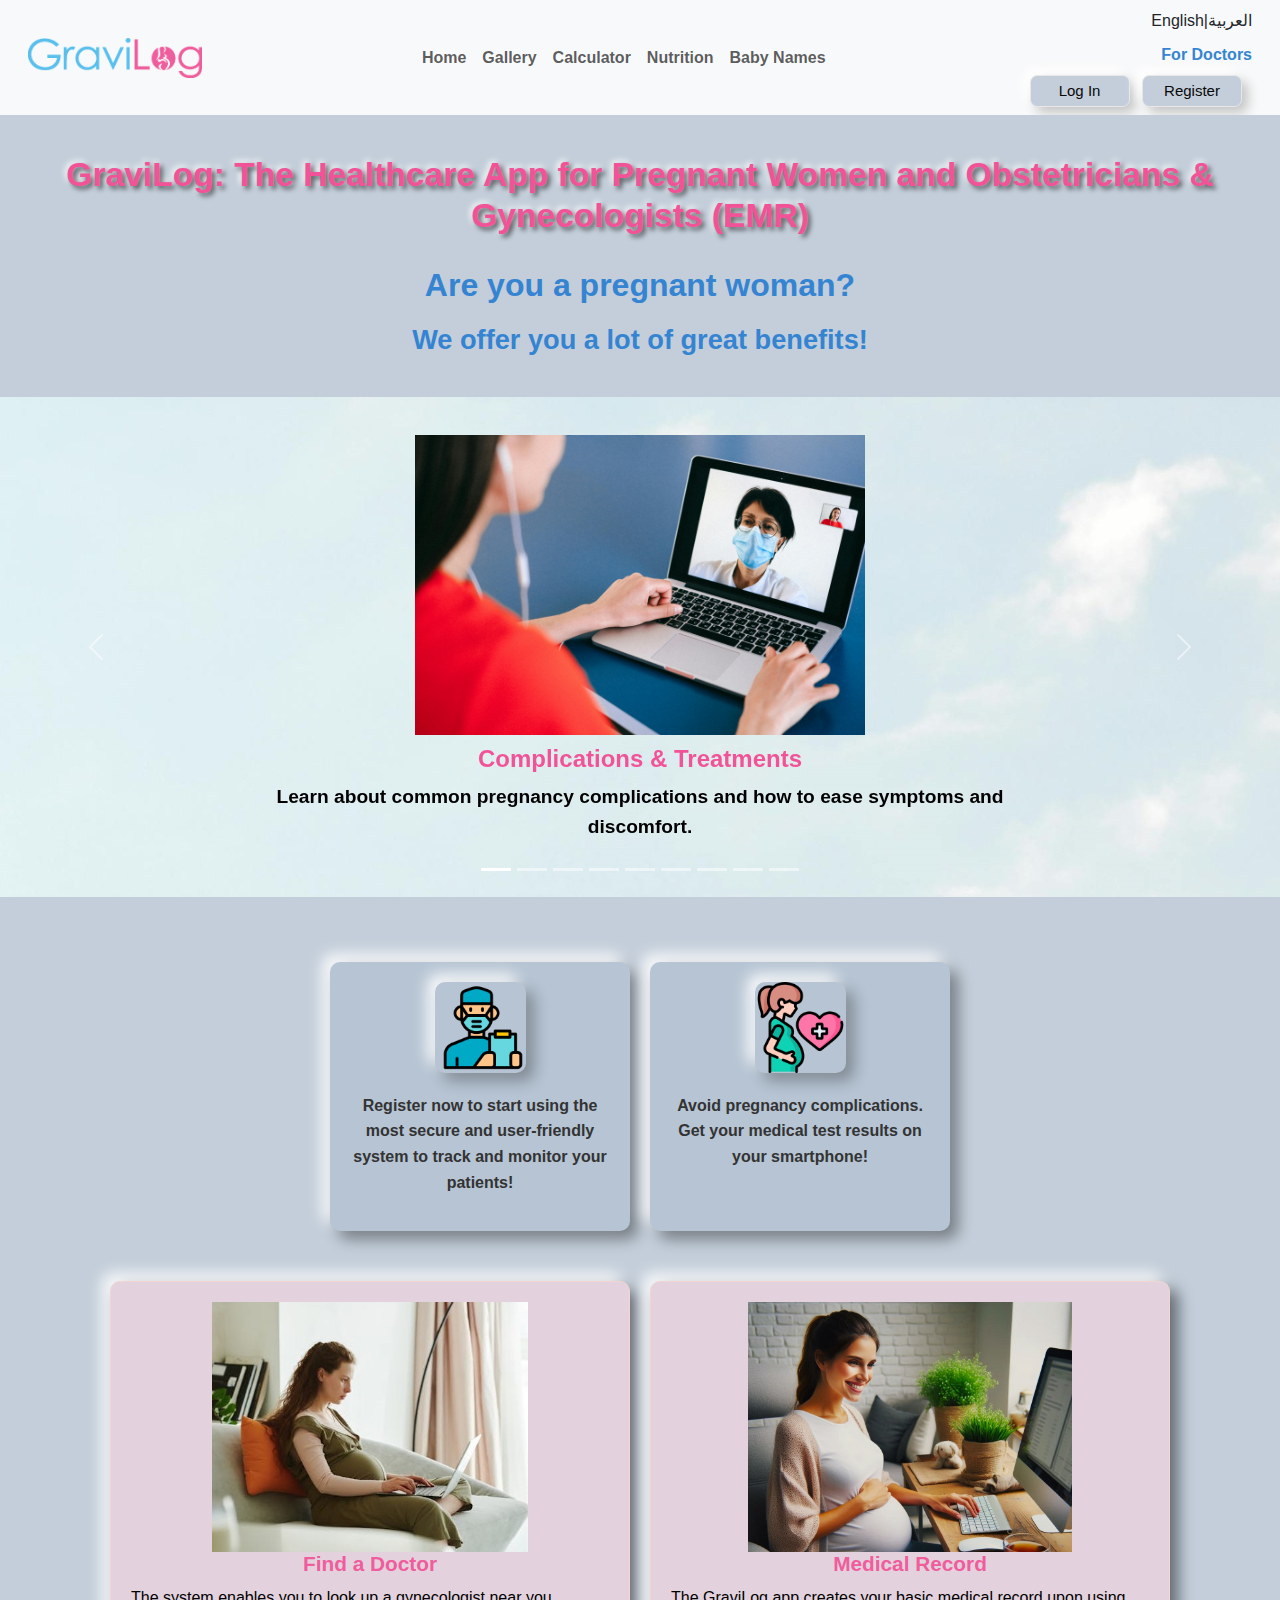
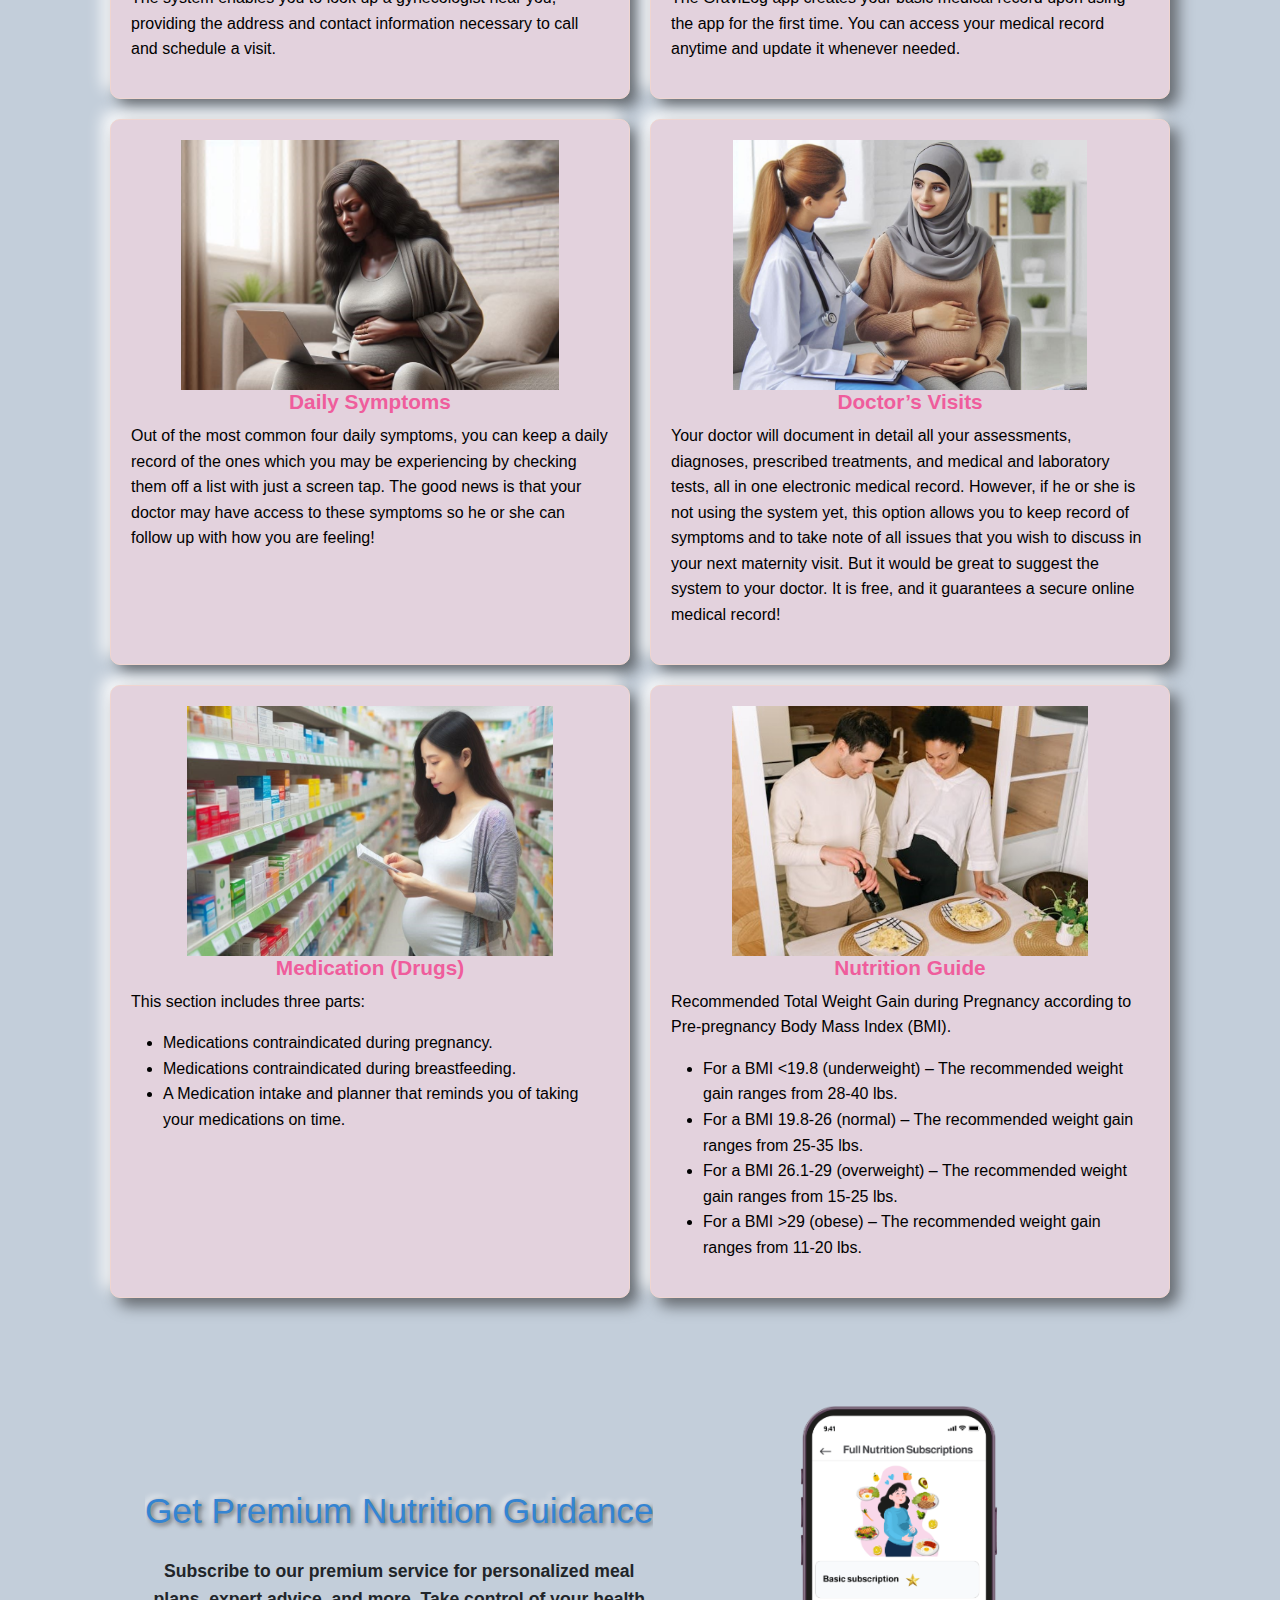
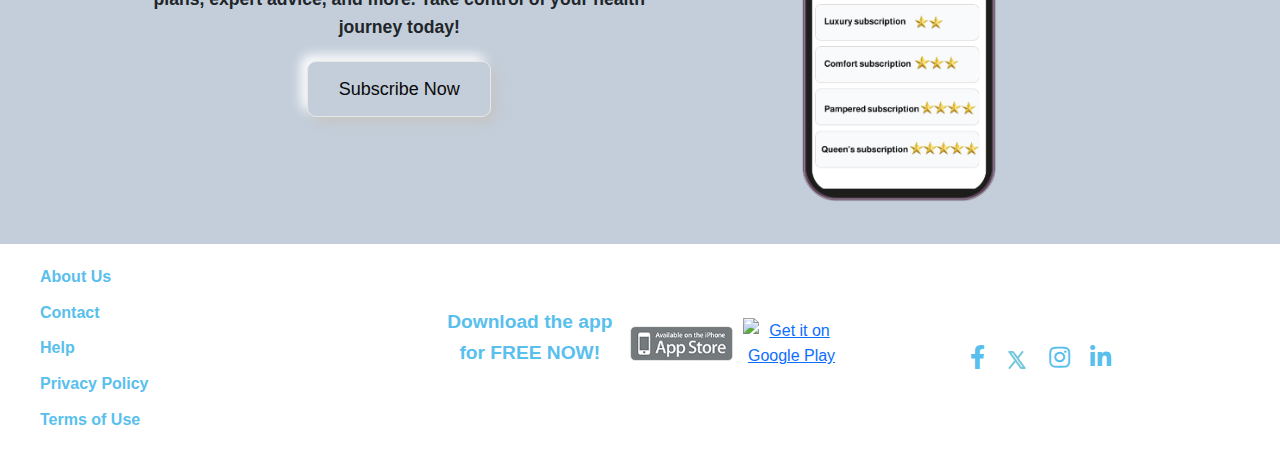
==== index.html @ 155643f8 "Initial commit" ====
<!DOCTYPE html>
<html lang="en">
<head>
    <meta charset="UTF-8">
    <meta name="viewport" content="width=device-width, initial-scale=1.0">
    <title>Gravilog Website Revamp</title>
    <!-- Bootstrap CSS (Add this in the head section) -->
    <link href="https://cdn.jsdelivr.net/npm/bootstrap@5.3.0/dist/css/bootstrap.min.css" rel="stylesheet">
  <link rel="stylesheet" href="styles.css"> <!-- Link to external CSS file -->
    <link href="styles.css" rel="stylesheet">
    <!-- Google Fonts -->
    <link href="https://fonts.googleapis.com/css2?family=Roboto:wght@400;700&display=swap" rel="stylesheet">
    <link rel="stylesheet" href="https://cdnjs.cloudflare.com/ajax/libs/font-awesome/5.15.3/css/all.min.css">
</head>
<body>
    <nav class="navbar navbar-expand-lg navbar-light">
        <div class="container-fluid">
            <a class="navbar-brand" href="#">
                <img src="assets/logo.png" alt="Gravilog Logo">
            </a>
 <!-- Hamburger toggle button for mobile view -->
 <button class="navbar-toggler" type="button" data-bs-toggle="collapse" data-bs-target="#navbarContent" aria-controls="navbarContent" aria-expanded="false" aria-label="Toggle navigation">
    <span class="navbar-toggler-icon"></span>
</button>  

    <!-- Menu items -->
    <div class="collapse navbar-collapse" id="navbarContent">
        <ul class="navbar-nav mx-auto">
          <li class="nav-item">
            <a class="nav-link" href="#">Home</a>
          </li>
          <li class="nav-item">
            <a class="nav-link" href="#">Gallery</a>
          </li>
          <li class="nav-item">
            <a class="nav-link" href="#">Calculator</a>
          </li>
          <li class="nav-item">
            <a class="nav-link" href="#">Nutrition</a>
          </li>
          <li class="nav-item">
            <a class="nav-link" href="#">Baby Names</a>
          </li>
        </ul>
      </div>
           
        <!-- Right side -->
        <div class="right-items d-flex flex-column align-items-end ms-auto">
          <div class="language-picker">
            <span>English</span> | <span>العربية</span>
          </div>
          <!-- Links and buttons -->
          <a href="#" class="nav-link for-doctors mt-2">For Doctors</a>
          <div class="auth-buttons mt-2">
          <button class="custom-btn me-2">Log In</button>
          <button class="custom-btn">Register</button>
          </div>
        </div>
      </div>
    </nav>
  
    <section>
        <div class="heading-section">
            <h1>GraviLog: The Healthcare App for Pregnant Women and Obstetricians & Gynecologists (EMR)</h1>
            <h2>Are you a pregnant woman?</h2>
            <h4>We offer you a lot of great benefits!</h4>
        </div>
    
        <!-- Carousel Section -->
        <div id="carouselExampleCaptions" class="carousel slide" data-bs-ride="carousel">
            <div class="carousel-indicators">
                <button type="button" data-bs-target="#carouselExampleCaptions" data-bs-slide-to="0" class="active" aria-current="true" aria-label="Slide 1"></button>
                <button type="button" data-bs-target="#carouselExampleCaptions" data-bs-slide-to="1" aria-label="Slide 2"></button>
                <button type="button" data-bs-target="#carouselExampleCaptions" data-bs-slide-to="2" aria-label="Slide 3"></button>
                <button type="button" data-bs-target="#carouselExampleCaptions" data-bs-slide-to="3" aria-label="Slide 4"></button>
                <button type="button" data-bs-target="#carouselExampleCaptions" data-bs-slide-to="4" aria-label="Slide 5"></button>
                <button type="button" data-bs-target="#carouselExampleCaptions" data-bs-slide-to="5" aria-label="Slide 6"></button>
                <button type="button" data-bs-target="#carouselExampleCaptions" data-bs-slide-to="6" aria-label="Slide 7"></button>
                <button type="button" data-bs-target="#carouselExampleCaptions" data-bs-slide-to="7" aria-label="Slide 8"></button>
                <button type="button" data-bs-target="#carouselExampleCaptions" data-bs-slide-to="8" aria-label="Slide 9"></button>
            </div>
    
            <div class="carousel-inner">
                <!-- 1st Slide -->
                <div class="carousel-item active">
                    <div class="car-card">
                        <img src="assets/pexels-car-treatment.png" class="car-card-img" alt="1st Slide">
                        <div class="car-card-content">
                            <h5 class="car-card-title">Complications & Treatments</h5>
                            <p class="car-card-text">Learn about common pregnancy complications and how to ease symptoms and discomfort.</p>
                        </div>
                    </div>
                </div>
    
                <!-- 2nd Slide -->
                <div class="carousel-item">
                    <div class="car-card">
                        <img src="assets/car-belly-gallery.png" class="car-card-img" alt="2nd Slide">
                        <div class="car-card-content">
                            <h5 class="car-card-title">Gallery</h5>
                            <p class="car-card-text">Explore weekly images of baby development and growth.</p>
                        </div>
                    </div>
                </div>
    
                <!-- 3d Slide -->
                <div class="carousel-item">
                    <div class="car-card">
                        <img src="assets/shukri.png" class="car-card-img" alt="3d Slide">
                        <div class="car-card-content">
                            <h5 class="car-card-title">Trusted by Obstetricians</h5>
                            <p class="car-card-text">Dr. Shukri Odeh Medical Advisor (Obs/Gyn)</p>
                            <p class="car-card-text">Collaborate with healthcare professionals seamlessly.</p>
                        </div>
                    </div>
                </div>
    
                <!-- 4th Slide -->
                <div class="carousel-item">
                    <div class="car-card">
                        <img src="assets/pexels-car-tablets.png" class="car-card-img" alt="4th Slide">
                        <div class="car-card-content">
                            <h5 class="car-card-title">Medication</h5>
                            <p class="car-card-text">Know what Medication to take and what to avoid.</p>
                        </div>
                    </div>
                </div>
    
                <!-- 5th Slide -->
                <div class="carousel-item">
                    <div class="car-card">
                        <img src="assets/pexels-car-calc.png" class="car-card-img" alt="5th Slide">
                        <div class="car-card-content">
                            <h5 class="car-card-title">Calculator</h5>
                            <p class="car-card-text">Use the Calculator to know your baby's birth day, ovulation, and BMI.</p>
                        </div>
                    </div>
                </div>
    
                <!-- 6th Slide -->
                <div class="carousel-item">
                    <div class="car-card">
                        <img src="assets/pexels-car-food.png" class="car-card-img" alt="6th Slide">
                        <div class="car-card-content">
                            <h5 class="car-card-title">Nutrition</h5>
                            <p class="car-card-text">Get personalized nutritional tips tailored just for you.</p>
                        </div>
                    </div>
                </div>
    
                <!-- 7th Slide -->
                <div class="carousel-item">
                    <div class="car-card">
                        <img src="assets/EN_Subscription.png" class="car-card-img" alt="7th Slide">
                        <div class="car-card-content">
                            <h5 class="car-card-title">Premium Subscription</h5>
                            <p class="car-card-text">Choose a Nutrition Subscription, ranging from Basic to Queen tiers.</p>
                        </div>
                    </div>
                </div>
    
                <!-- 8th Slide -->
                <div class="carousel-item">
                    <div class="car-card">
                        <img src="assets/EN_BMI.png" class="car-card-img" alt="8th Slide">
                        <div class="car-card-content">
                            <h5 class="car-card-title">Trackers</h5>
                            <p class="car-card-text">A Weight Tracker. A Kick Tracker. A Contraction Tracker.</p>
                        </div>
                    </div>
                </div>
    
                <!-- 9th Slide -->
                <div class="carousel-item">
                    <div class="car-card">
                        <img src="assets/pexels-med-test.png" class="car-card-img" alt="9th Slide">
                        <div class="car-card-content">
                            <h5 class="car-card-title">Medical Tests</h5>
                            <p class="car-card-text">Find out about common pregnancy tests, receive reminders, and view results online from home</p>
                        </div>
                    </div>
                </div>
            </div>
    
            <!-- Carousel Controls -->
            <button class="carousel-control-prev" type="button" data-bs-target="#carouselExampleCaptions" data-bs-slide="prev">
                <span class="carousel-control-prev-icon" aria-hidden="true"></span>
                <span class="visually-hidden">Previous</span>
            </button>
            <button class="carousel-control-next" type="button" data-bs-target="#carouselExampleCaptions" data-bs-slide="next">
                <span class="carousel-control-next-icon" aria-hidden="true"></span>
                <span class="visually-hidden">Next</span>
            </button>
        </div>
    
        <!-- Page Content -->
        <div id="page">
            <!-- Media Sections -->
            <div class="media-container">
                <div class="media-card">
                    <a href="/sign/register">
                        <img src="assets/register.png" alt="Register Icon">
                        <p>Register now to start using the most secure and user-friendly system to track and monitor your patients!</p>
                    </a>
                </div>
                <div class="media-card">
                    <a href="//itunes.apple.com/us/app/gravilog-sjl-alhml/id917157002?ls=1&amp;mt=8" target="_blank">
                        <img src="assets/woman.png" alt="Pregnant Icon">
                        <p>Avoid pregnancy complications. Get your medical test results on your smartphone!</p>
                    </a>
                </div>
            </div>
    
            <!-- Features Section -->
            <div class="card-container">
                <div class="card">
                    <div class="card-content">
                        <img src="assets/pexels-card-find-doc.png" alt="Find a Doctor" width="250">
                        <div>
                            <h3>Find a Doctor</h3>
                            <p>The system enables you to look up a gynecologist near you, providing the address and contact information necessary to call and schedule a visit.</p>
                        </div>
                    </div>
                </div>
    
                <div class="card">
                    <div class="card-content">
                        <img src="assets/records.png" alt="Medical Record" width="250">
                        <div>
                            <h3>Medical Record</h3>
                            <p>The GraviLog app creates your basic medical record upon using the app for the first time. You can access your medical record anytime and update it whenever needed.</p>
                        </div>
                    </div>
                </div>
    
                <div class="card">
                    <div class="card-content">
                        <img src="assets/fem-symptoms1.png" alt="Daily Symptoms" width="250">
                        <div>
                            <h3>Daily Symptoms</h3>
                            <p>Out of the most common four daily symptoms, you can keep a daily record of the ones which you may be experiencing by checking them off a list with just a screen tap. The good news is that your doctor may have access to these symptoms so he or she can follow up with how you are feeling!</p>
                        </div>
                    </div>
                </div>
    
                <div class="card">
                    <div class="card-content">
                        <img src="assets/doctor-visit.png" alt="Visits" width="250">
                        <div>
                            <h3>Doctor’s Visits</h3>
                            <p>Your doctor will document in detail all your assessments, diagnoses, prescribed treatments, and medical and laboratory tests, all in one electronic medical record. However, if he or she is not using the system yet, this option allows you to keep record of symptoms and to take note of all issues that you wish to discuss in your next maternity visit. But it would be great to suggest the system to your doctor. It is free, and it guarantees a secure online medical record!</p>
                        </div>
                    </div>
                </div>
    
                <div class="card">
                    <div class="card-content">
                        <img src="assets/med-fem.png" alt="Medication" width="250">
                        <div>
                            <h3>Medication (Drugs)</h3>
                            <p>This section includes three parts:</p>
                            <ul>
                                <li>Medications contraindicated during pregnancy.</li>
                                <li>Medications contraindicated during breastfeeding.</li>
                                <li>A Medication intake and planner that reminds you of taking your medications on time.</li>
                            </ul>
                        </div>
                    </div>
                </div>
    
                <div class="card">
                    <div class="card-content">
                        <img src="assets/pexels-card-bmi.png" alt="Nutrition" width="250">
                        <div>
                            <h3>Nutrition Guide</h3>
                            <p>Recommended Total Weight Gain during Pregnancy according to Pre-pregnancy Body Mass Index (BMI).</p>
                            <ul>
                                <li>For a BMI &lt;19.8 (underweight) – The recommended weight gain ranges from 28-40 lbs.</li>
                                <li>For a BMI 19.8-26 (normal) – The recommended weight gain ranges from 25-35 lbs.</li>
                                <li>For a BMI 26.1-29 (overweight) – The recommended weight gain ranges from 15-25 lbs.</li>
                                <li>For a BMI &gt;29 (obese) – The recommended weight gain ranges from 11-20 lbs.</li>
                            </ul>
                        </div>
                    </div>
                </div>
            </div>
        </div>
    </section>
    
    <section class="premium-subscription">
        <div class="subscription-content">
            <div class="subscription-text">
                <h2>Get Premium Nutrition Guidance</h2>
                <p>Subscribe to our premium service for personalized meal plans, expert advice, and more. Take control of your health journey today!</p>
                <button class="subscribe-btn">Subscribe Now</button>
            </div>
            <div class="subscription-img">
                <img src="assets/EN_Subscription.png" alt="Phone with Nutrition App">
            </div>
        </div>
    </section>
    <footer>
        <div class="footer-container">
            <div class="footer-menu">
                <ul>
                    <li><a href="#about-us">About Us</a></li>
                    <li><a href="#contact">Contact</a></li>
                    <li><a href="#help">Help</a></li>
                    <li><a href="#privacy-policy">Privacy Policy</a></li>
                    <li><a href="#terms-of-use">Terms of Use</a></li>
                </ul>
            </div>
            <div class="badge-container">
                <p>Download the app for FREE NOW!</p>
                <a href="//itunes.apple.com/us/app/gravilog-sjl-alhml/id917157002?ls=1&amp;mt=8" target="_blank">
                    <img src="assets/app-store.png" alt="App Store">
                </a>
                <a href="https://play.google.com/store/apps/details?id=com.gravilog.app&amp;hl=en&amp;utm_source=global_co&amp;utm_medium=prtnr&amp;utm_content=Mar2515&amp;utm_campaign=PartBadge&amp;pcampaignid=MKT-Other-global-all-co-prtnr-py-PartBadge-Mar2515-1" target="_blank" aria-label="Get it on Google Play" class="badge-link">
                    <img src="https://play.google.com/intl/en_us/badges/images/generic/en-play-badge.png" alt="Get it on Google Play" class="badge-img">
                </a>
            </div>
            <div class="social-media">
                <a href="https://facebook.com" target="_blank" class="social-icon" aria-label="Facebook">
                    <i class="fab fa-facebook-f"></i>
                </a>
                <a href="https://twitter.com" target="_blank" class="social-icon">
                    <img src="assets/twitterx.png" alt="Twitter">
                </a>
                <a href="https://instagram.com" target="_blank" class="social-icon" aria-label="Instagram">
                    <i class="fab fa-instagram"></i>
                </a>
                <a href="https://linkedin.com" target="_blank" class="social-icon" aria-label="LinkedIn">
                    <i class="fab fa-linkedin-in"></i>
                </a>
            </div>
        </div>
    
    
    <!-- Modal for Log In -->
<!-- Modal for Log In -->
<div id="loginModal" class="modal fade" tabindex="-1" aria-labelledby="loginModalLabel" aria-hidden="true">
    <div class="modal-dialog">
      <div class="modal-content">
        <div class="modal-header">
          <h5 class="modal-title" id="loginModalLabel">Login</h5>
          <button type="button" class="btn-close" data-bs-dismiss="modal" aria-label="Close"></button>
        </div>
        <div class="modal-body">
          <form>
            <div class="mb-3">
              <label for="username" class="form-label">Username</label>
              <input type="text" id="username" name="username" class="form-control" required>
            </div>
            <div class="mb-3">
              <label for="password" class="form-label">Password</label>
              <input type="password" id="password" name="password" class="form-control" required>
            </div>
            <button type="submit" class="btn btn-primary">Log In</button>
          </form>
        </div>
      </div>
    </div>
  </div>
  
  <!-- Modal for Sign Up -->
  <div id="signupModal" class="modal fade" tabindex="-1" aria-labelledby="signupModalLabel" aria-hidden="true">
    <div class="modal-dialog">
      <div class="modal-content">
        <div class="modal-header">
          <h5 class="modal-title" id="signupModalLabel">Sign Up</h5>
          <button type="button" class="btn-close" data-bs-dismiss="modal" aria-label="Close"></button>
        </div>
        <div class="modal-body">
          <form>
            <div class="mb-3">
              <label for="new-username" class="form-label">Username</label>
              <input type="text" id="new-username" name="new-username" class="form-control" required>
            </div>
            <div class="mb-3">
              <label for="new-password" class="form-label">Password</label>
              <input type="password" id="new-password" name="new-password" class="form-control" required>
            </div>
            <button type="submit" class="btn btn-primary">Sign Up</button>
          </form>
        </div>
      </div>
    </div>
  </div>
  <script src="https://cdn.jsdelivr.net/npm/bootstrap@5.3.0/dist/js/bootstrap.bundle.min.js"></script>
  <script src="script.js"></script>
</body>
</html>
---- styles.css ----
html,
body {
  margin: 0;
  padding: 0;
  height: 100%;
  box-sizing: border-box;
}

body {
  font-family: Arial, sans-serif;
  line-height: 1.6;
  background-color: #c3ceda;
}

/* Header */
.navbar {
  background-color: #f8f9fa;
  display: flex;
  justify-content: space-between; 
  align-items: center;
  width: 100%;
  box-sizing: border-box;
  overflow: hidden;
  padding: 0.5rem 1rem;
}

.navbar-brand img {
  max-height: 40px;
  transition: max-height 0.3s ease;
  height: auto;
  width: auto;
}

.navbar-nav {
  font-weight: bold;
  color: #333;
}

.navbar-nav .nav-item .nav-link:hover {
  color: #e861c4;
}

.right-items {
  display: flex;
  align-items: center;
}

.right-items .for-doctors {
  font-weight: bold;
  color: #3484d2;
  text-decoration: none;
  margin-left: 10px;
}

.language-picker {
  display: flex;
  align-items: center;
  white-space: nowrap;
}

.language-picker a {
  margin: 5px 10px;
  text-decoration: none;
}

.custom-btn {
  color: #090909;
  font-size: 15px;
  border-radius: 0.5em;
  background: #c3ceda;
  border: 1px solid #e8e8e8;
  box-shadow: 6px 6px 12px #c5c5c5, -6px -6px 12px #ffffff;
  text-align: center;
  cursor: pointer;
  padding: 3px 5px;
  transition: background-color 0.3s, color 0.3s;
  width: 100px;
  margin-right: 10px;
}

.custom-btn:hover {
  background-color: #f379ae;
  box-shadow: 5px 5px 5px rgba(0, 0, 0, 0.3),
    -5px -5px 5px rgba(255, 255, 255, 0.9);
  transform: scale(1.05);
}

.btn-custom:active {
  color: #cc3789;
  box-shadow: inset 4px 4px 12px #454444, inset -4px -4px 12px #ffffff; /* Inset shadow on click */
}

@media (max-width: 992px) {
  .navbar {
    flex-direction: column;
  }

  .navbar-brand {
    width: 100%;
    display: flex;
    justify-content: space-between;
  }
  
  .navbar-brand img.logo {
    max-height: 40px;
  }

  .navbar-toggler {
    margin-bottom: 10px;
  }

  .navbar-collapse {
    width: 100%;
    box-sizing: border-box;
  }

  .right-items {
    position: absolute;
    top: 0;
    right: 0;
    padding-right: 1rem;
    display: flex;
    flex-direction: row;
    align-items: center;
    z-index: 1000;
  }
  .right-items a,
  .right-items button {
    margin: 0 5px;
  }
}

@media (max-width: 768px) {
  .navbar {
    flex-direction: column;
    align-items: flex-start;
  }
  .navbar-toggler {
    display: block;
    flex-direction: column;
  }

  .navbar-brand {
    margin-top: 10px;
    width: 100%;
    text-align: left;
  }

  .navbar-brand img.logo {
    max-height: 40px;
  }

  .right-items {
    display: flex;
    flex-direction: column;
  }

  .right-items a,
  .right-items button {
    margin-bottom: 10px;
    margin-right: 0;
    margin-left: auto;
  }

  .language-picker, .for .for-doctors {
    margin-bottom: 10px;
    text-align: center;
  }
}

/* Carusel */
.carousel-item {
  text-align: center;
  background-image: url('assets/car-background.png');
}
.carusel,
.carousel-inner {
    margin: 0; 
    padding: 0;
    height: 500px; 
    background-size: cover;
    background-position: center;
}
.car-card {
  display: flex;
  flex-direction: column;
  align-items: center;
  justify-content: center;
  width: 100%;
  max-width: 800px;
  overflow: hidden;
  margin: auto;
  height: 500px;
}

.car-card-content {
  color: #000;
  font-size: 1.2rem;
  font-weight: bold;
  text-align: center;
}

.car-card-title {
color: #f25398;
font-size: 1.5rem;
font-weight: bold;
}

.car-card-img {
  display: block;
  height: auto;
  object-fit: cover;
  max-height: 300px;
  margin-bottom: 10px;
}

@media (max-width: 768px) {
  .car-card {
    max-width: 100%;
  }
  .car-card-img {
    max-height: 200px;
  }
}

/* Heading Section */
.heading-section {
  text-align: center;
  padding: 10px 10px 10px;
  background-color: #c3ceda;
  padding: 20px;
}

.heading-section h1 {
  font-size: 2.6rem;
  font-family: "Segoe UI", Tahoma, Geneva, Verdana, sans-serif;
  font-weight: bold;
  margin: 0;
  padding: 20px;
  text-shadow: 3px 3px 5px rgba(0, 0, 0, 0.6),
    -2px -2px 6px rgba(255, 255, 255, 2);
  font-size: 2.1rem;
  color: #f25398;
  margin-bottom: 5px;
}

.heading-section h2 {
  font-size: 2rem;
  font-weight: bold;
  margin: 10px 0 20px;
  color: #3484d2;
}

h4 {
  font-size: 1.7rem;
  font-weight: bold;
  margin: 10px 0 20px;
  color: #3484d2;
}

/* Modal styles */
.modal {
  display: none;
  position: fixed;
  z-index: 1;
  left: 0;
  top: 0;
  width: 100%;
  height: 100%;
  background-color: rgba(213, 238, 243, 0.8);
  display: flex;
  justify-content: center;
  align-items: center;
  transition: opacity 0.3s ease, visibility 0.3s ease;
  opacity: 0;
  visibility: hidden;
}

.modal.show {
  opacity: 1;
  visibility: visible;
}

.modal-content {
  background-color: #c3ceda;
  padding: 20px;
  border-radius: 8px;
  box-shadow: 0px 4px 12px rgba(0, 0, 0, 0.1);
  width: 100%;
  max-width: 400px;
  position: relative;
  text-align: center;
}

.modal-content .close {
  position: absolute;
  top: 10px;
  right: 15px;
  font-size: 24px;
  color: #333;
  cursor: pointer;
  transition: color 0.3s ease;
}

.modal-content .close:hover {
  color: rgb(240, 81, 108);
}

.modal.show {
  opacity: 1;
  visibility: visible;
}

@media screen and (max-width: 600px) {
  .modal-content {
    width: 90%;
  }
}

/* Page Content Styling */
#page {
  padding: 40px 20px;
}

h3 {
  color: #ef5d9c;
  font-size: 1.3rem;
  font-weight: bold;
  text-align: center;
}

.page-content ul {
  display: flex;
  justify-content: space-around;
  flex-wrap: wrap;
  gap: 20px;
  margin-top: 30px;
}

.page-content ul li {
  background-color: #fff;
  padding: 15px;
  border-radius: 10px;
  text-align: center;
  flex: 1 1 calc(25% - 40px);
  box-shadow: 0 4px 10px rgba(0, 0, 0, 0.5);
}

.page-content ul li img {
  max-height: 100px;
  margin-bottom: 15px;
  transition: transform 0.3s ease;
}

.page-content ul li img:hover {
  transform: scale(1.1);
}

.page-content ul li strong {
  display: block;
  margin-top: 10px;
  font-size: 1.1rem;
  color: #333;
}
.benefits {
  font-size: 1rem;
  margin-bottom: 20px;
  text-align: center;
}

@media (max-width: 768px) {
  .card {
    width: 100%;
    max-width: 500px;
  }
  .media-card {
    flex: 1 1 calc(50% - 20px);
  }
  footer p {
    font-size: 0.85rem;
  }
}

@media (max-width: 480px) {
  .media-card {
    flex: 1 1 100%;
  }

  footer p {
    font-size: 0.6rem;
  }
}

/* Media Cards */
.media {
  display: flex;
  flex-direction: column;
  align-items: center;
  text-align: center;
}

.media-container {
  display: flex;
  flex-wrap: wrap;
  justify-content: center;
  gap: 20px;
}
.media-card a {
  background-color: #b6c4d3;
  flex: 1 1 200px;
  padding: 20px;
  text-align: center;
  max-width: 300px;
  border-radius: 10px;
  box-sizing: border-box;
  height: 100%;
  box-shadow: 8px 8px 15px rgba(0, 0, 0, 0.4),
    -8px -8px 15px rgba(255, 255, 255, 0.9);
}

.media-card a img {
  border-radius: 10px;
  box-shadow: 8px 8px 15px rgba(0, 0, 0, 0.3),
    -8px -8px 15px rgba(255, 255, 255, 0.9);
  max-width: 35%;
  height: auto;
  transition: transform 0.3s ease;
  cursor: pointer;
}

.media-card a p {
  margin-top: 20px;
  font-size: 1rem;
  font-weight: bold;
  color: #333;
}

.media-card a:hover p {
  color: #ff4081;
}

.media-card a {
  display: inline-block;
  text-decoration: none;
}

/* Cards */
.card-container,
.media-container,
.section-container {
  display: flex;
  flex-wrap: wrap;
  justify-content: center;
  gap: 20px;
  padding: 25px;
}

.card {
  border-radius: 10px;
  border: 1px solid #f0d5d0;
  background-color: #e3d2dd;
  box-shadow: 8px 8px 15px rgba(0, 0, 0, 0.5),
    -8px -8px 15px rgba(255, 255, 255, 0.9);
  width: 100%;
  max-width: 520px;
  overflow: hidden;
  transition: box-shadow 0.3s ease-in-out;
  position: relative;
}

.card img {
  display: block;
  border-radius: 5px;
  width: 100%;
  height: auto;
  object-fit: contain;
  height: 250px;
}

.card-content {
  padding: 20px;
  display: flex;
  flex-direction: column;
  justify-content: space-between;
  color: #000;
}

/* Premium Subscription Section */
.premium-subscription {
  background-color: #c3ceda;
  display: flex;
  justify-content: center;
  align-items: center;
}

.subscription-content {
  display: flex;
  flex-direction: row;
  align-items: center;
  justify-content: space-between;
  max-width: 1000px;
  width: 100%;
  padding: 5px;
  gap: 10px;
}

.subscription-text {
  flex: 1;
  text-align: center;
}

.subscription-text h2 {
  font-size: 2.2rem;
  margin-bottom: 25px;
  white-space: nowrap;
  overflow: hidden;
  text-overflow: ellipsis;
  color: #3484d2;
  text-shadow: 2px 2px 5px rgba(0, 0, 0, 0.6),
    -2px -2px 6px rgba(255, 255, 255, 2);
}

.subscription-text p {
  font-size: 1.1rem;
  margin-bottom: 20px;
  font-weight: 700;
}

.subscribe-btn {
  color: #090909;
  padding: 0.7em 1.7em;
  font-size: 18px;
  border-radius: 0.5em;
  background: #c3ceda;
  cursor: pointer;
  border: 1px solid #e8e8e8;
  transition: all 0.3s;
  box-shadow: 6px 6px 12px #c5c5c5, -6px -6px 12px #ffffff;
}

.subscribe-btn:active {
  color: #cc3789;
  box-shadow: inset 4px 4px 12px #454444, inset -4px -4px 12px #ffffff;
}

.subscribe-btn:hover {
  box-shadow: 5px 5px 5px rgba(0, 0, 0, 0.3),
    -5px -5px 5px rgba(255, 255, 255, 0.9);
  transform: scale(1.05);
}

.subscription-img {
  flex: 1;
}

.subscription-img img {
  max-width: 100%;
  height: auto;
}

@media (max-width: 768px) {
  .premium-subscription {
    padding: 10px;
  }

  .subscription-content {
    flex-direction: column;
    align-items: center;
    gap: 20px;
  }

  .subscription-text {
    text-align: center;
    max-width: 100%;
  }

  .subscription-text h2 {
    font-size: 1.6rem;
  }

  .subscription-text p {
    font-size: 0.9rem;
  }

  .subscription-img img {
    max-width: 80%;
  }
}

@media (max-width: 480px) {
  .premium-subscription {
    padding: 5px;
  }

  .subscription-content {
    flex-direction: column;
    align-items: center;
    gap: 15px;
  }

  .subscription-text {
    text-align: center;
    max-width: 100%;
  }

  .subscription-text h2 {
    font-size: 1.4rem;
  }

  .subscription-text p {
    font-size: 0.8rem;
  }

  .subscription-img img {
    max-width: 70%;
  }
}

/* Footer Styling */
footer {
  background-color: #fff;
  color: #59c0ed;
  padding: 20px;
}

.footer-container {
  display: flex;
  justify-content: space-between;
  max-width: 1200px;
  margin: 0 auto;
  flex-wrap: wrap;
}

.footer-menu {
  text-align: left;
  flex: 1;
}

.footer-menu ul {
  list-style: none;
  padding: 0;
  margin: 0;
}

.footer-menu li {
  margin-bottom: 10px;
  font-weight: bold;
}

.footer-menu a {
  color: #59c0ed;
  text-decoration: none;
  font-size: 1rem;
}

.footer-menu a:hover {
  text-decoration: underline;
}

/* Badge Styling */
.badge-container {
  display: flex;
  gap: 10px;
  align-items: center;
  justify-content: center;
  margin-bottom: 20px;
  flex: 1;
  text-align: center;
}

.badge-container a img {
  height: 35px;
  width: auto;
  vertical-align: middle;
  transition: transform 0.3s ease;
}

.badge-img:hover {
  transform: scale(1.05);
}
.badge-link:last-of-type .badge-img {
    height: 50px;
}
footer p {
  margin-bottom: 10px;
  font-size: 1.2rem;
  font-weight: bold;
}

/* Social Media Section */
.social-media {
  display: flex;
  justify-content: center;
  align-items: center;
  margin-top: 10px;
  flex: 1;
}

.social-media .social-icon {
  margin: 0 10px;
  color: #59c0ed;
  font-size: 1.5em;
  text-decoration: none;
}
---- styles.css ----
html,
body {
  margin: 0;
  padding: 0;
  height: 100%;
  box-sizing: border-box;
}

body {
  font-family: Arial, sans-serif;
  line-height: 1.6;
  background-color: #c3ceda;
}

/* Header */
.navbar {
  background-color: #f8f9fa;
  display: flex;
  justify-content: space-between; 
  align-items: center;
  width: 100%;
  box-sizing: border-box;
  overflow: hidden;
  padding: 0.5rem 1rem;
}

.navbar-brand img {
  max-height: 40px;
  transition: max-height 0.3s ease;
  height: auto;
  width: auto;
}

.navbar-nav {
  font-weight: bold;
  color: #333;
}

.navbar-nav .nav-item .nav-link:hover {
  color: #e861c4;
}

.right-items {
  display: flex;
  align-items: center;
}

.right-items .for-doctors {
  font-weight: bold;
  color: #3484d2;
  text-decoration: none;
  margin-left: 10px;
}

.language-picker {
  display: flex;
  align-items: center;
  white-space: nowrap;
}

.language-picker a {
  margin: 5px 10px;
  text-decoration: none;
}

.custom-btn {
  color: #090909;
  font-size: 15px;
  border-radius: 0.5em;
  background: #c3ceda;
  border: 1px solid #e8e8e8;
  box-shadow: 6px 6px 12px #c5c5c5, -6px -6px 12px #ffffff;
  text-align: center;
  cursor: pointer;
  padding: 3px 5px;
  transition: background-color 0.3s, color 0.3s;
  width: 100px;
  margin-right: 10px;
}

.custom-btn:hover {
  background-color: #f379ae;
  box-shadow: 5px 5px 5px rgba(0, 0, 0, 0.3),
    -5px -5px 5px rgba(255, 255, 255, 0.9);
  transform: scale(1.05);
}

.btn-custom:active {
  color: #cc3789;
  box-shadow: inset 4px 4px 12px #454444, inset -4px -4px 12px #ffffff; /* Inset shadow on click */
}

@media (max-width: 992px) {
  .navbar {
    flex-direction: column;
  }

  .navbar-brand {
    width: 100%;
    display: flex;
    justify-content: space-between;
  }
  
  .navbar-brand img.logo {
    max-height: 40px;
  }

  .navbar-toggler {
    margin-bottom: 10px;
  }

  .navbar-collapse {
    width: 100%;
    box-sizing: border-box;
  }

  .right-items {
    position: absolute;
    top: 0;
    right: 0;
    padding-right: 1rem;
    display: flex;
    flex-direction: row;
    align-items: center;
    z-index: 1000;
  }
  .right-items a,
  .right-items button {
    margin: 0 5px;
  }
}

@media (max-width: 768px) {
  .navbar {
    flex-direction: column;
    align-items: flex-start;
  }
  .navbar-toggler {
    display: block;
    flex-direction: column;
  }

  .navbar-brand {
    margin-top: 10px;
    width: 100%;
    text-align: left;
  }

  .navbar-brand img.logo {
    max-height: 40px;
  }

  .right-items {
    display: flex;
    flex-direction: column;
  }

  .right-items a,
  .right-items button {
    margin-bottom: 10px;
    margin-right: 0;
    margin-left: auto;
  }

  .language-picker, .for .for-doctors {
    margin-bottom: 10px;
    text-align: center;
  }
}

/* Carusel */
.carousel-item {
  text-align: center;
  background-image: url('assets/car-background.png');
}
.carusel,
.carousel-inner {
    margin: 0; 
    padding: 0;
    height: 500px; 
    background-size: cover;
    background-position: center;
}
.car-card {
  display: flex;
  flex-direction: column;
  align-items: center;
  justify-content: center;
  width: 100%;
  max-width: 800px;
  overflow: hidden;
  margin: auto;
  height: 500px;
}

.car-card-content {
  color: #000;
  font-size: 1.2rem;
  font-weight: bold;
  text-align: center;
}

.car-card-title {
color: #f25398;
font-size: 1.5rem;
font-weight: bold;
}

.car-card-img {
  display: block;
  height: auto;
  object-fit: cover;
  max-height: 300px;
  margin-bottom: 10px;
}

@media (max-width: 768px) {
  .car-card {
    max-width: 100%;
  }
  .car-card-img {
    max-height: 200px;
  }
}

/* Heading Section */
.heading-section {
  text-align: center;
  padding: 10px 10px 10px;
  background-color: #c3ceda;
  padding: 20px;
}

.heading-section h1 {
  font-size: 2.6rem;
  font-family: "Segoe UI", Tahoma, Geneva, Verdana, sans-serif;
  font-weight: bold;
  margin: 0;
  padding: 20px;
  text-shadow: 3px 3px 5px rgba(0, 0, 0, 0.6),
    -2px -2px 6px rgba(255, 255, 255, 2);
  font-size: 2.1rem;
  color: #f25398;
  margin-bottom: 5px;
}

.heading-section h2 {
  font-size: 2rem;
  font-weight: bold;
  margin: 10px 0 20px;
  color: #3484d2;
}

h4 {
  font-size: 1.7rem;
  font-weight: bold;
  margin: 10px 0 20px;
  color: #3484d2;
}

/* Modal styles */
.modal {
  display: none;
  position: fixed;
  z-index: 1;
  left: 0;
  top: 0;
  width: 100%;
  height: 100%;
  background-color: rgba(213, 238, 243, 0.8);
  display: flex;
  justify-content: center;
  align-items: center;
  transition: opacity 0.3s ease, visibility 0.3s ease;
  opacity: 0;
  visibility: hidden;
}

.modal.show {
  opacity: 1;
  visibility: visible;
}

.modal-content {
  background-color: #c3ceda;
  padding: 20px;
  border-radius: 8px;
  box-shadow: 0px 4px 12px rgba(0, 0, 0, 0.1);
  width: 100%;
  max-width: 400px;
  position: relative;
  text-align: center;
}

.modal-content .close {
  position: absolute;
  top: 10px;
  right: 15px;
  font-size: 24px;
  color: #333;
  cursor: pointer;
  transition: color 0.3s ease;
}

.modal-content .close:hover {
  color: rgb(240, 81, 108);
}

.modal.show {
  opacity: 1;
  visibility: visible;
}

@media screen and (max-width: 600px) {
  .modal-content {
    width: 90%;
  }
}

/* Page Content Styling */
#page {
  padding: 40px 20px;
}

h3 {
  color: #ef5d9c;
  font-size: 1.3rem;
  font-weight: bold;
  text-align: center;
}

.page-content ul {
  display: flex;
  justify-content: space-around;
  flex-wrap: wrap;
  gap: 20px;
  margin-top: 30px;
}

.page-content ul li {
  background-color: #fff;
  padding: 15px;
  border-radius: 10px;
  text-align: center;
  flex: 1 1 calc(25% - 40px);
  box-shadow: 0 4px 10px rgba(0, 0, 0, 0.5);
}

.page-content ul li img {
  max-height: 100px;
  margin-bottom: 15px;
  transition: transform 0.3s ease;
}

.page-content ul li img:hover {
  transform: scale(1.1);
}

.page-content ul li strong {
  display: block;
  margin-top: 10px;
  font-size: 1.1rem;
  color: #333;
}
.benefits {
  font-size: 1rem;
  margin-bottom: 20px;
  text-align: center;
}

@media (max-width: 768px) {
  .card {
    width: 100%;
    max-width: 500px;
  }
  .media-card {
    flex: 1 1 calc(50% - 20px);
  }
  footer p {
    font-size: 0.85rem;
  }
}

@media (max-width: 480px) {
  .media-card {
    flex: 1 1 100%;
  }

  footer p {
    font-size: 0.6rem;
  }
}

/* Media Cards */
.media {
  display: flex;
  flex-direction: column;
  align-items: center;
  text-align: center;
}

.media-container {
  display: flex;
  flex-wrap: wrap;
  justify-content: center;
  gap: 20px;
}
.media-card a {
  background-color: #b6c4d3;
  flex: 1 1 200px;
  padding: 20px;
  text-align: center;
  max-width: 300px;
  border-radius: 10px;
  box-sizing: border-box;
  height: 100%;
  box-shadow: 8px 8px 15px rgba(0, 0, 0, 0.4),
    -8px -8px 15px rgba(255, 255, 255, 0.9);
}

.media-card a img {
  border-radius: 10px;
  box-shadow: 8px 8px 15px rgba(0, 0, 0, 0.3),
    -8px -8px 15px rgba(255, 255, 255, 0.9);
  max-width: 35%;
  height: auto;
  transition: transform 0.3s ease;
  cursor: pointer;
}

.media-card a p {
  margin-top: 20px;
  font-size: 1rem;
  font-weight: bold;
  color: #333;
}

.media-card a:hover p {
  color: #ff4081;
}

.media-card a {
  display: inline-block;
  text-decoration: none;
}

/* Cards */
.card-container,
.media-container,
.section-container {
  display: flex;
  flex-wrap: wrap;
  justify-content: center;
  gap: 20px;
  padding: 25px;
}

.card {
  border-radius: 10px;
  border: 1px solid #f0d5d0;
  background-color: #e3d2dd;
  box-shadow: 8px 8px 15px rgba(0, 0, 0, 0.5),
    -8px -8px 15px rgba(255, 255, 255, 0.9);
  width: 100%;
  max-width: 520px;
  overflow: hidden;
  transition: box-shadow 0.3s ease-in-out;
  position: relative;
}

.card img {
  display: block;
  border-radius: 5px;
  width: 100%;
  height: auto;
  object-fit: contain;
  height: 250px;
}

.card-content {
  padding: 20px;
  display: flex;
  flex-direction: column;
  justify-content: space-between;
  color: #000;
}

/* Premium Subscription Section */
.premium-subscription {
  background-color: #c3ceda;
  display: flex;
  justify-content: center;
  align-items: center;
}

.subscription-content {
  display: flex;
  flex-direction: row;
  align-items: center;
  justify-content: space-between;
  max-width: 1000px;
  width: 100%;
  padding: 5px;
  gap: 10px;
}

.subscription-text {
  flex: 1;
  text-align: center;
}

.subscription-text h2 {
  font-size: 2.2rem;
  margin-bottom: 25px;
  white-space: nowrap;
  overflow: hidden;
  text-overflow: ellipsis;
  color: #3484d2;
  text-shadow: 2px 2px 5px rgba(0, 0, 0, 0.6),
    -2px -2px 6px rgba(255, 255, 255, 2);
}

.subscription-text p {
  font-size: 1.1rem;
  margin-bottom: 20px;
  font-weight: 700;
}

.subscribe-btn {
  color: #090909;
  padding: 0.7em 1.7em;
  font-size: 18px;
  border-radius: 0.5em;
  background: #c3ceda;
  cursor: pointer;
  border: 1px solid #e8e8e8;
  transition: all 0.3s;
  box-shadow: 6px 6px 12px #c5c5c5, -6px -6px 12px #ffffff;
}

.subscribe-btn:active {
  color: #cc3789;
  box-shadow: inset 4px 4px 12px #454444, inset -4px -4px 12px #ffffff;
}

.subscribe-btn:hover {
  box-shadow: 5px 5px 5px rgba(0, 0, 0, 0.3),
    -5px -5px 5px rgba(255, 255, 255, 0.9);
  transform: scale(1.05);
}

.subscription-img {
  flex: 1;
}

.subscription-img img {
  max-width: 100%;
  height: auto;
}

@media (max-width: 768px) {
  .premium-subscription {
    padding: 10px;
  }

  .subscription-content {
    flex-direction: column;
    align-items: center;
    gap: 20px;
  }

  .subscription-text {
    text-align: center;
    max-width: 100%;
  }

  .subscription-text h2 {
    font-size: 1.6rem;
  }

  .subscription-text p {
    font-size: 0.9rem;
  }

  .subscription-img img {
    max-width: 80%;
  }
}

@media (max-width: 480px) {
  .premium-subscription {
    padding: 5px;
  }

  .subscription-content {
    flex-direction: column;
    align-items: center;
    gap: 15px;
  }

  .subscription-text {
    text-align: center;
    max-width: 100%;
  }

  .subscription-text h2 {
    font-size: 1.4rem;
  }

  .subscription-text p {
    font-size: 0.8rem;
  }

  .subscription-img img {
    max-width: 70%;
  }
}

/* Footer Styling */
footer {
  background-color: #fff;
  color: #59c0ed;
  padding: 20px;
}

.footer-container {
  display: flex;
  justify-content: space-between;
  max-width: 1200px;
  margin: 0 auto;
  flex-wrap: wrap;
}

.footer-menu {
  text-align: left;
  flex: 1;
}

.footer-menu ul {
  list-style: none;
  padding: 0;
  margin: 0;
}

.footer-menu li {
  margin-bottom: 10px;
  font-weight: bold;
}

.footer-menu a {
  color: #59c0ed;
  text-decoration: none;
  font-size: 1rem;
}

.footer-menu a:hover {
  text-decoration: underline;
}

/* Badge Styling */
.badge-container {
  display: flex;
  gap: 10px;
  align-items: center;
  justify-content: center;
  margin-bottom: 20px;
  flex: 1;
  text-align: center;
}

.badge-container a img {
  height: 35px;
  width: auto;
  vertical-align: middle;
  transition: transform 0.3s ease;
}

.badge-img:hover {
  transform: scale(1.05);
}
.badge-link:last-of-type .badge-img {
    height: 50px;
}
footer p {
  margin-bottom: 10px;
  font-size: 1.2rem;
  font-weight: bold;
}

/* Social Media Section */
.social-media {
  display: flex;
  justify-content: center;
  align-items: center;
  margin-top: 10px;
  flex: 1;
}

.social-media .social-icon {
  margin: 0 10px;
  color: #59c0ed;
  font-size: 1.5em;
  text-decoration: none;
}
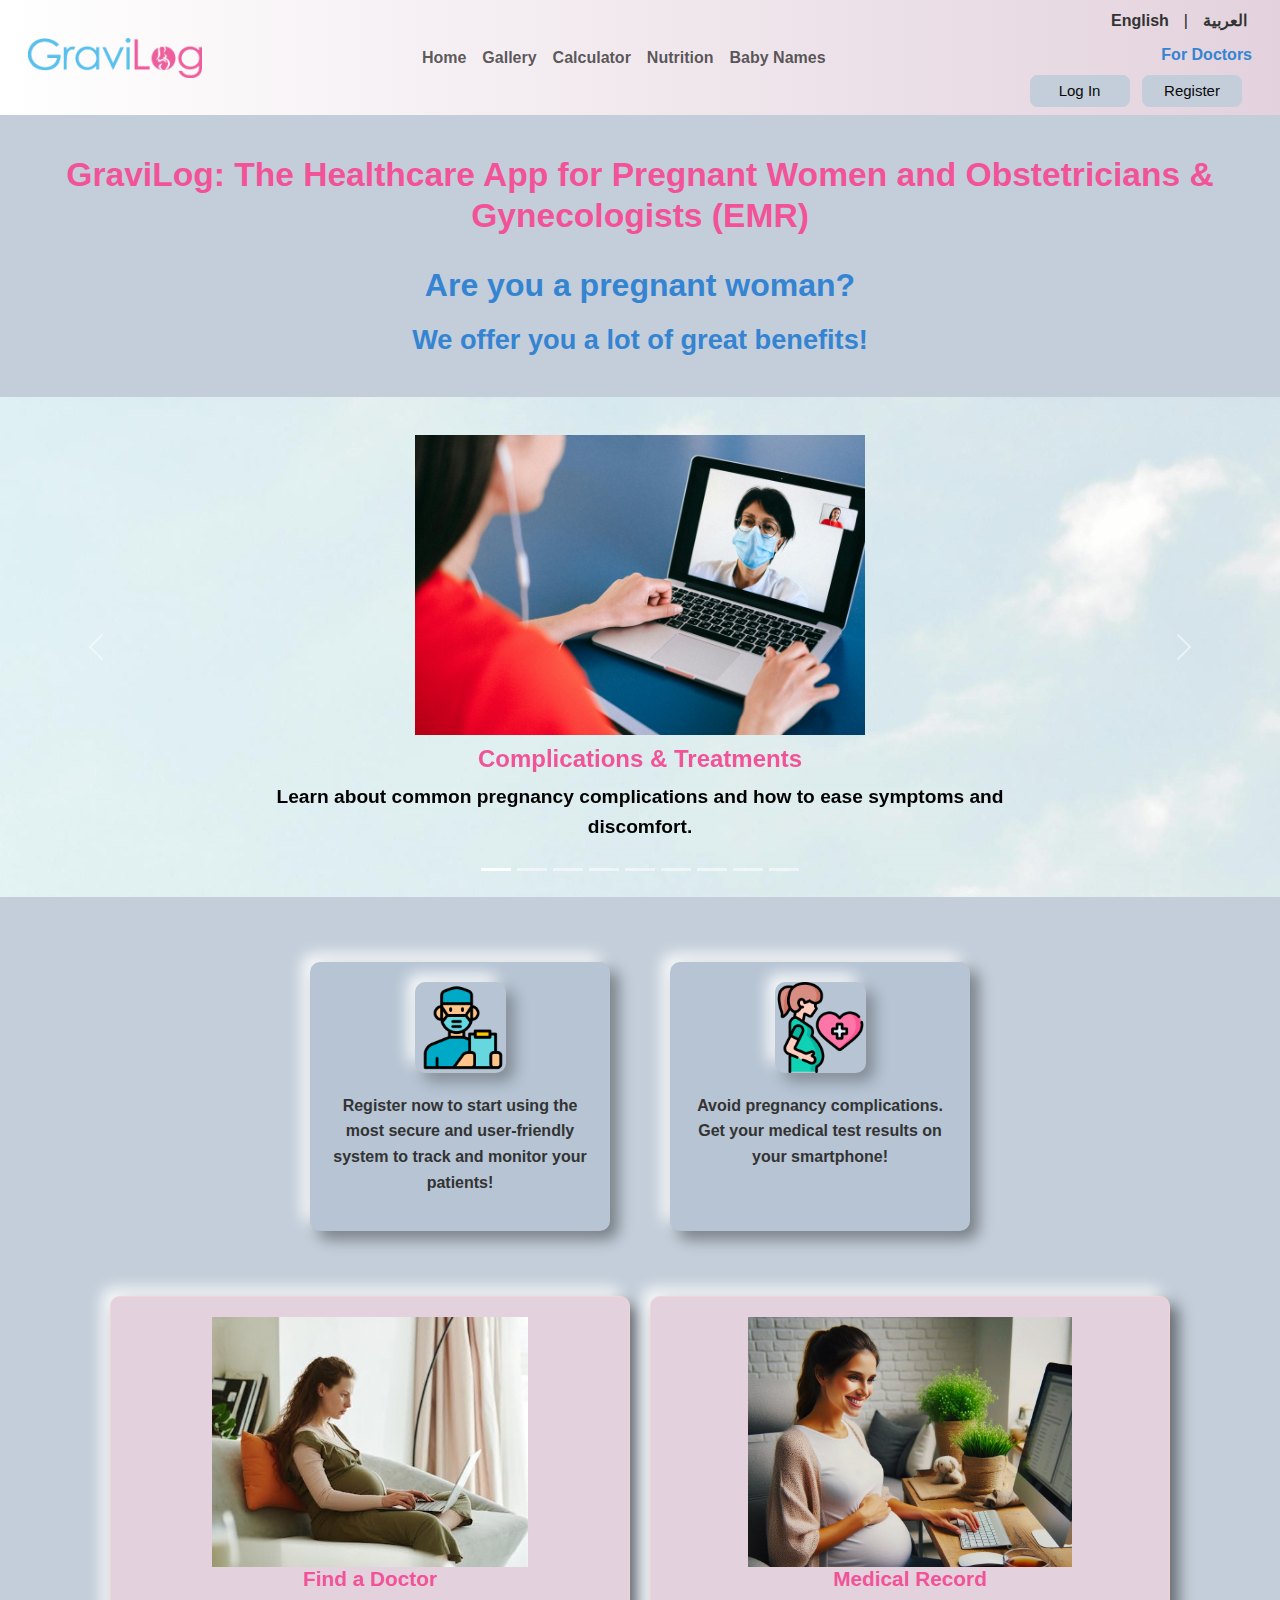
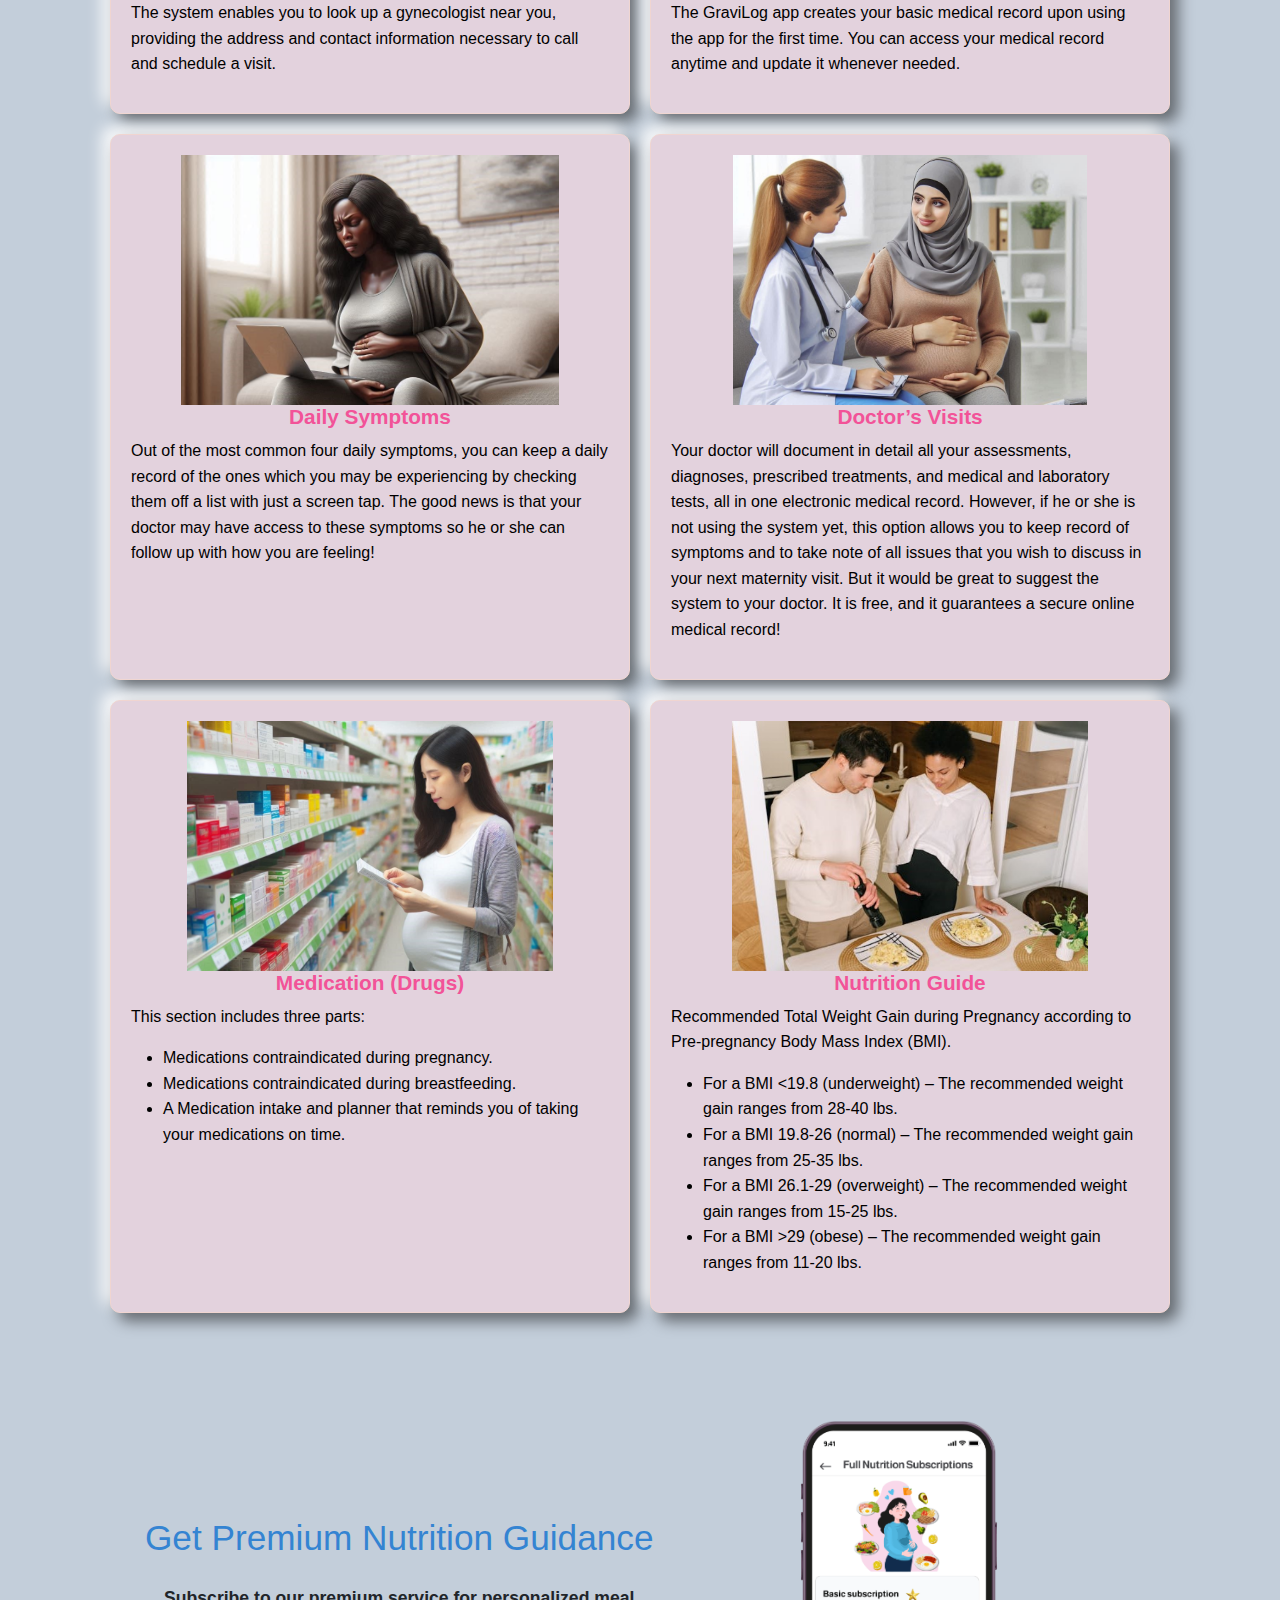
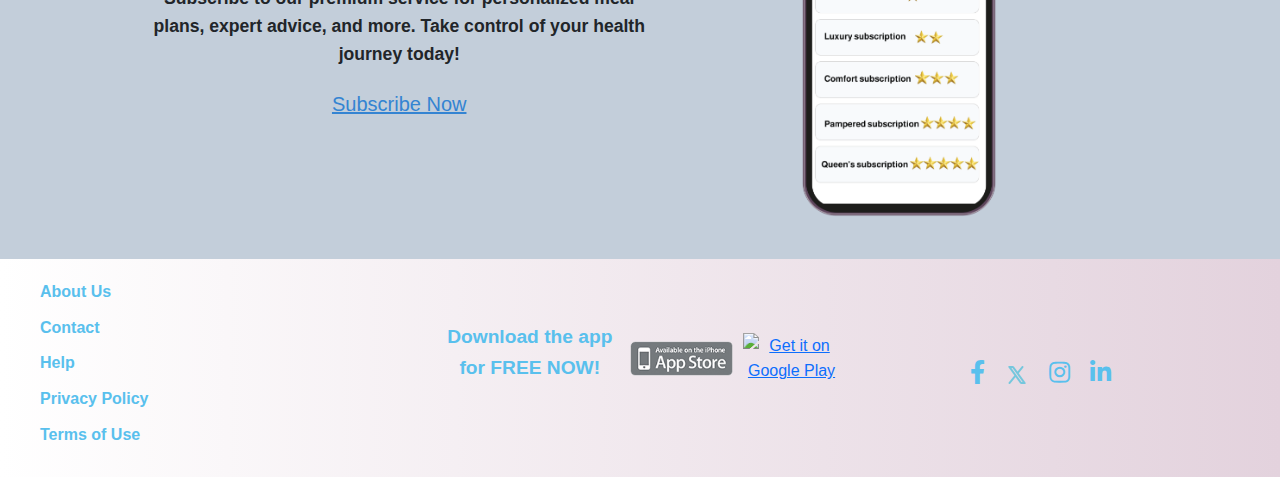
==== commit e9ef1464: "Added gradient color to navbar and footer; removed fading effects from f1 and buttons" ====
--- a/index.html
+++ b/index.html
@@ -13,7 +13,7 @@
     <link rel="stylesheet" href="https://cdnjs.cloudflare.com/ajax/libs/font-awesome/5.15.3/css/all.min.css">
 </head>
 <body>
-    <nav class="navbar navbar-expand-lg navbar-light">
+    <nav class="navbar navbar-expand-lg navbar-light custom-navbar">
         <div class="container-fluid">
             <a class="navbar-brand" href="#">
                 <img src="assets/logo.png" alt="Gravilog Logo">
@@ -27,30 +27,36 @@
     <div class="collapse navbar-collapse" id="navbarContent">
         <ul class="navbar-nav mx-auto">
           <li class="nav-item">
-            <a class="nav-link" href="#">Home</a>
-          </li>
-          <li class="nav-item">
-            <a class="nav-link" href="#">Gallery</a>
-          </li>
-          <li class="nav-item">
-            <a class="nav-link" href="#">Calculator</a>
-          </li>
-          <li class="nav-item">
-            <a class="nav-link" href="#">Nutrition</a>
-          </li>
-          <li class="nav-item">
-            <a class="nav-link" href="#">Baby Names</a>
+            <a class="nav-link" href="index.html">Home</a>
+          </li>
+          <li class="nav-item">
+            <a class="nav-link" href="gallery.html">Gallery</a>
+          </li>
+          <li class="nav-item">
+            <a class="nav-link" href="calculator.html">Calculator</a>
+          </li>
+          <li class="nav-item">
+            <a class="nav-link" href="nutrition.html">Nutrition</a>
+          </li>
+          <li class="nav-item">
+            <a class="nav-link" href="baby-names.html">Baby Names</a>
           </li>
         </ul>
       </div>
            
         <!-- Right side -->
         <div class="right-items d-flex flex-column align-items-end ms-auto">
-          <div class="language-picker">
-            <span>English</span> | <span>العربية</span>
-          </div>
+            <div id="language-picker">
+                <ul class="nav">
+                  <li><a href="/en/page/features">English</a></li>
+                  <li class="separator">|</li>
+                  <li><a href="/ar/page/features">العربية</a></li>
+                </ul>
+              </div>
           <!-- Links and buttons -->
-          <a href="#" class="nav-link for-doctors mt-2">For Doctors</a>
+          <div class="auth-buttons mt-2">
+            <a href="doctor-info.html" class="for-doctors">For Doctors</a>
+        </div>
           <div class="auth-buttons mt-2">
           <button class="custom-btn me-2">Log In</button>
           <button class="custom-btn">Register</button>
@@ -287,18 +293,19 @@
         </div>
     </section>
     
-    <section class="premium-subscription">
-        <div class="subscription-content">
-            <div class="subscription-text">
-                <h2>Get Premium Nutrition Guidance</h2>
-                <p>Subscribe to our premium service for personalized meal plans, expert advice, and more. Take control of your health journey today!</p>
-                <button class="subscribe-btn">Subscribe Now</button>
-            </div>
-            <div class="subscription-img">
-                <img src="assets/EN_Subscription.png" alt="Phone with Nutrition App">
-            </div>
-        </div>
-    </section>
+   <!-- Premium Subscription -->
+ <section class="premium-subscription">
+    <div class="subscription-content">
+        <div class="subscription-text">
+            <h2>Get Premium Nutrition Guidance</h2>
+            <p>Subscribe to our premium service for personalized meal plans, expert advice, and more. Take control of your health journey today!</p>
+            <a href="#" class="subscribe-btn">Subscribe Now</a>
+        </div>
+        <div class="subscription-img">
+            <img src="assets/EN_Subscription.png" alt="Phone with Nutrition App">
+        </div>
+    </div>
+  </section>
     <footer>
         <div class="footer-container">
             <div class="footer-menu">
@@ -334,9 +341,8 @@
                 </a>
             </div>
         </div>
-    
-    
-    <!-- Modal for Log In -->
+    </footer>
+    
 <!-- Modal for Log In -->
 <div id="loginModal" class="modal fade" tabindex="-1" aria-labelledby="loginModalLabel" aria-hidden="true">
     <div class="modal-dialog">
--- a/styles.css
+++ b/styles.css
@@ -13,8 +13,8 @@
 }
 
 /* Header */
-.navbar {
-  background-color: #f8f9fa;
+.custom-navbar {
+  background: linear-gradient(to right, white, #e3d2dd) !important;
   display: flex;
   justify-content: space-between; 
   align-items: center;
@@ -35,9 +35,8 @@
   font-weight: bold;
   color: #333;
 }
-
-.navbar-nav .nav-item .nav-link:hover {
-  color: #e861c4;
+.navbar-nav a:hover {
+  text-decoration: underline;
 }
 
 .right-items {
@@ -45,48 +44,73 @@
   align-items: center;
 }
 
-.right-items .for-doctors {
+.for-doctors {
   font-weight: bold;
   color: #3484d2;
   text-decoration: none;
   margin-left: 10px;
-}
-
-.language-picker {
+  cursor: pointer;
+}
+.for-doctors:hover {
+  color: #ef5d9c; 
+  
+}
+#language-picker {
   display: flex;
   align-items: center;
   white-space: nowrap;
 }
 
-.language-picker a {
-  margin: 5px 10px;
+#language-picker ul {
+  list-style: none; /* Remove default list styling */
+  margin: 0;
+  padding: 0;
+  display: flex;
+  align-items: center;
+}
+
+#language-picker li {
+  margin: 0 5px;
+}
+
+#language-picker .separator {
+  margin: 0 10px; /* Adjust margin for separator */
+  font-weight: normal;
+}
+
+#language-picker a {
   text-decoration: none;
-}
+  font-weight: 700;
+  color: #333; /* Adjust link color */
+  transition: color 0.3s ease;
+}
+
+#language-picker a:hover {
+  color: #007bff; /* Change color on hover */
+}
+
 
 .custom-btn {
   color: #090909;
   font-size: 15px;
   border-radius: 0.5em;
   background: #c3ceda;
-  border: 1px solid #e8e8e8;
-  box-shadow: 6px 6px 12px #c5c5c5, -6px -6px 12px #ffffff;
+  border: 1px solid #c3ceda;
   text-align: center;
   cursor: pointer;
   padding: 3px 5px;
-  transition: background-color 0.3s, color 0.3s;
   width: 100px;
   margin-right: 10px;
 }
 
 .custom-btn:hover {
   background-color: #f379ae;
-  box-shadow: 5px 5px 5px rgba(0, 0, 0, 0.3),
-    -5px -5px 5px rgba(255, 255, 255, 0.9);
-  transform: scale(1.05);
+  border: 1px solid #f379ae;
+  color: white;
 }
 
 .btn-custom:active {
-  color: #cc3789;
+  color: #f379ae;
   box-shadow: inset 4px 4px 12px #454444, inset -4px -4px 12px #ffffff; /* Inset shadow on click */
 }
 
@@ -167,7 +191,14 @@
     text-align: center;
   }
 }
-
+.container {
+      max-width: 800px;
+      margin: 0 auto;
+      background-color: #fff;
+      padding: 20px;
+      border-radius: 8px;
+      box-shadow: 0 4px 8px rgba(0,0,0,0.1);
+    }
 /* Carusel */
 .carousel-item {
   text-align: center;
@@ -237,8 +268,6 @@
   font-weight: bold;
   margin: 0;
   padding: 20px;
-  text-shadow: 3px 3px 5px rgba(0, 0, 0, 0.6),
-    -2px -2px 6px rgba(255, 255, 255, 2);
   font-size: 2.1rem;
   color: #f25398;
   margin-bottom: 5px;
@@ -284,6 +313,7 @@
 .modal-content {
   background-color: #c3ceda;
   padding: 20px;
+  color: #090909;
   border-radius: 8px;
   box-shadow: 0px 4px 12px rgba(0, 0, 0, 0.1);
   width: 100%;
@@ -323,7 +353,7 @@
 }
 
 h3 {
-  color: #ef5d9c;
+  color: #f25398;
   font-size: 1.3rem;
   font-weight: bold;
   text-align: center;
@@ -403,7 +433,9 @@
   display: flex;
   flex-wrap: wrap;
   justify-content: center;
-  gap: 20px;
+  gap: 60px;
+  margin-bottom: 15px;
+  padding: 25px;
 }
 .media-card a {
   background-color: #b6c4d3;
@@ -416,6 +448,8 @@
   height: 100%;
   box-shadow: 8px 8px 15px rgba(0, 0, 0, 0.4),
     -8px -8px 15px rgba(255, 255, 255, 0.9);
+    display: inline-block;
+    text-decoration: none;
 }
 
 .media-card a img {
@@ -439,14 +473,9 @@
   color: #ff4081;
 }
 
-.media-card a {
-  display: inline-block;
-  text-decoration: none;
-}
-
 /* Cards */
 .card-container,
-.media-container,
+
 .section-container {
   display: flex;
   flex-wrap: wrap;
@@ -513,11 +542,7 @@
   font-size: 2.2rem;
   margin-bottom: 25px;
   white-space: nowrap;
-  overflow: hidden;
-  text-overflow: ellipsis;
   color: #3484d2;
-  text-shadow: 2px 2px 5px rgba(0, 0, 0, 0.6),
-    -2px -2px 6px rgba(255, 255, 255, 2);
 }
 
 .subscription-text p {
@@ -527,26 +552,19 @@
 }
 
 .subscribe-btn {
-  color: #090909;
-  padding: 0.7em 1.7em;
-  font-size: 18px;
-  border-radius: 0.5em;
-  background: #c3ceda;
+  color: #3484d2;
+  padding: 0;
+  font-size: 20px;
+  font-weight: 500;
   cursor: pointer;
-  border: 1px solid #e8e8e8;
-  transition: all 0.3s;
-  box-shadow: 6px 6px 12px #c5c5c5, -6px -6px 12px #ffffff;
-}
-
-.subscribe-btn:active {
-  color: #cc3789;
-  box-shadow: inset 4px 4px 12px #454444, inset -4px -4px 12px #ffffff;
-}
-
+  text-decoration: underline;
+  cursor: pointer; 
+  transition: color 0.3s, text-decoration 0.3s; 
+}
 .subscribe-btn:hover {
-  box-shadow: 5px 5px 5px rgba(0, 0, 0, 0.3),
-    -5px -5px 5px rgba(255, 255, 255, 0.9);
-  transform: scale(1.05);
+  color: #fff; 
+  color: #ef5d9c;
+  text-decoration: none;
 }
 
 .subscription-img {
@@ -618,7 +636,7 @@
 
 /* Footer Styling */
 footer {
-  background-color: #fff;
+  background: linear-gradient(to right, white, #e3d2dd);
   color: #59c0ed;
   padding: 20px;
 }
--- a/styles.css
+++ b/styles.css
@@ -13,8 +13,8 @@
 }
 
 /* Header */
-.navbar {
-  background-color: #f8f9fa;
+.custom-navbar {
+  background: linear-gradient(to right, white, #e3d2dd) !important;
   display: flex;
   justify-content: space-between; 
   align-items: center;
@@ -35,9 +35,8 @@
   font-weight: bold;
   color: #333;
 }
-
-.navbar-nav .nav-item .nav-link:hover {
-  color: #e861c4;
+.navbar-nav a:hover {
+  text-decoration: underline;
 }
 
 .right-items {
@@ -45,48 +44,73 @@
   align-items: center;
 }
 
-.right-items .for-doctors {
+.for-doctors {
   font-weight: bold;
   color: #3484d2;
   text-decoration: none;
   margin-left: 10px;
-}
-
-.language-picker {
+  cursor: pointer;
+}
+.for-doctors:hover {
+  color: #ef5d9c; 
+  
+}
+#language-picker {
   display: flex;
   align-items: center;
   white-space: nowrap;
 }
 
-.language-picker a {
-  margin: 5px 10px;
+#language-picker ul {
+  list-style: none; /* Remove default list styling */
+  margin: 0;
+  padding: 0;
+  display: flex;
+  align-items: center;
+}
+
+#language-picker li {
+  margin: 0 5px;
+}
+
+#language-picker .separator {
+  margin: 0 10px; /* Adjust margin for separator */
+  font-weight: normal;
+}
+
+#language-picker a {
   text-decoration: none;
-}
+  font-weight: 700;
+  color: #333; /* Adjust link color */
+  transition: color 0.3s ease;
+}
+
+#language-picker a:hover {
+  color: #007bff; /* Change color on hover */
+}
+
 
 .custom-btn {
   color: #090909;
   font-size: 15px;
   border-radius: 0.5em;
   background: #c3ceda;
-  border: 1px solid #e8e8e8;
-  box-shadow: 6px 6px 12px #c5c5c5, -6px -6px 12px #ffffff;
+  border: 1px solid #c3ceda;
   text-align: center;
   cursor: pointer;
   padding: 3px 5px;
-  transition: background-color 0.3s, color 0.3s;
   width: 100px;
   margin-right: 10px;
 }
 
 .custom-btn:hover {
   background-color: #f379ae;
-  box-shadow: 5px 5px 5px rgba(0, 0, 0, 0.3),
-    -5px -5px 5px rgba(255, 255, 255, 0.9);
-  transform: scale(1.05);
+  border: 1px solid #f379ae;
+  color: white;
 }
 
 .btn-custom:active {
-  color: #cc3789;
+  color: #f379ae;
   box-shadow: inset 4px 4px 12px #454444, inset -4px -4px 12px #ffffff; /* Inset shadow on click */
 }
 
@@ -167,7 +191,14 @@
     text-align: center;
   }
 }
-
+.container {
+      max-width: 800px;
+      margin: 0 auto;
+      background-color: #fff;
+      padding: 20px;
+      border-radius: 8px;
+      box-shadow: 0 4px 8px rgba(0,0,0,0.1);
+    }
 /* Carusel */
 .carousel-item {
   text-align: center;
@@ -237,8 +268,6 @@
   font-weight: bold;
   margin: 0;
   padding: 20px;
-  text-shadow: 3px 3px 5px rgba(0, 0, 0, 0.6),
-    -2px -2px 6px rgba(255, 255, 255, 2);
   font-size: 2.1rem;
   color: #f25398;
   margin-bottom: 5px;
@@ -284,6 +313,7 @@
 .modal-content {
   background-color: #c3ceda;
   padding: 20px;
+  color: #090909;
   border-radius: 8px;
   box-shadow: 0px 4px 12px rgba(0, 0, 0, 0.1);
   width: 100%;
@@ -323,7 +353,7 @@
 }
 
 h3 {
-  color: #ef5d9c;
+  color: #f25398;
   font-size: 1.3rem;
   font-weight: bold;
   text-align: center;
@@ -403,7 +433,9 @@
   display: flex;
   flex-wrap: wrap;
   justify-content: center;
-  gap: 20px;
+  gap: 60px;
+  margin-bottom: 15px;
+  padding: 25px;
 }
 .media-card a {
   background-color: #b6c4d3;
@@ -416,6 +448,8 @@
   height: 100%;
   box-shadow: 8px 8px 15px rgba(0, 0, 0, 0.4),
     -8px -8px 15px rgba(255, 255, 255, 0.9);
+    display: inline-block;
+    text-decoration: none;
 }
 
 .media-card a img {
@@ -439,14 +473,9 @@
   color: #ff4081;
 }
 
-.media-card a {
-  display: inline-block;
-  text-decoration: none;
-}
-
 /* Cards */
 .card-container,
-.media-container,
+
 .section-container {
   display: flex;
   flex-wrap: wrap;
@@ -513,11 +542,7 @@
   font-size: 2.2rem;
   margin-bottom: 25px;
   white-space: nowrap;
-  overflow: hidden;
-  text-overflow: ellipsis;
   color: #3484d2;
-  text-shadow: 2px 2px 5px rgba(0, 0, 0, 0.6),
-    -2px -2px 6px rgba(255, 255, 255, 2);
 }
 
 .subscription-text p {
@@ -527,26 +552,19 @@
 }
 
 .subscribe-btn {
-  color: #090909;
-  padding: 0.7em 1.7em;
-  font-size: 18px;
-  border-radius: 0.5em;
-  background: #c3ceda;
+  color: #3484d2;
+  padding: 0;
+  font-size: 20px;
+  font-weight: 500;
   cursor: pointer;
-  border: 1px solid #e8e8e8;
-  transition: all 0.3s;
-  box-shadow: 6px 6px 12px #c5c5c5, -6px -6px 12px #ffffff;
-}
-
-.subscribe-btn:active {
-  color: #cc3789;
-  box-shadow: inset 4px 4px 12px #454444, inset -4px -4px 12px #ffffff;
-}
-
+  text-decoration: underline;
+  cursor: pointer; 
+  transition: color 0.3s, text-decoration 0.3s; 
+}
 .subscribe-btn:hover {
-  box-shadow: 5px 5px 5px rgba(0, 0, 0, 0.3),
-    -5px -5px 5px rgba(255, 255, 255, 0.9);
-  transform: scale(1.05);
+  color: #fff; 
+  color: #ef5d9c;
+  text-decoration: none;
 }
 
 .subscription-img {
@@ -618,7 +636,7 @@
 
 /* Footer Styling */
 footer {
-  background-color: #fff;
+  background: linear-gradient(to right, white, #e3d2dd);
   color: #59c0ed;
   padding: 20px;
 }
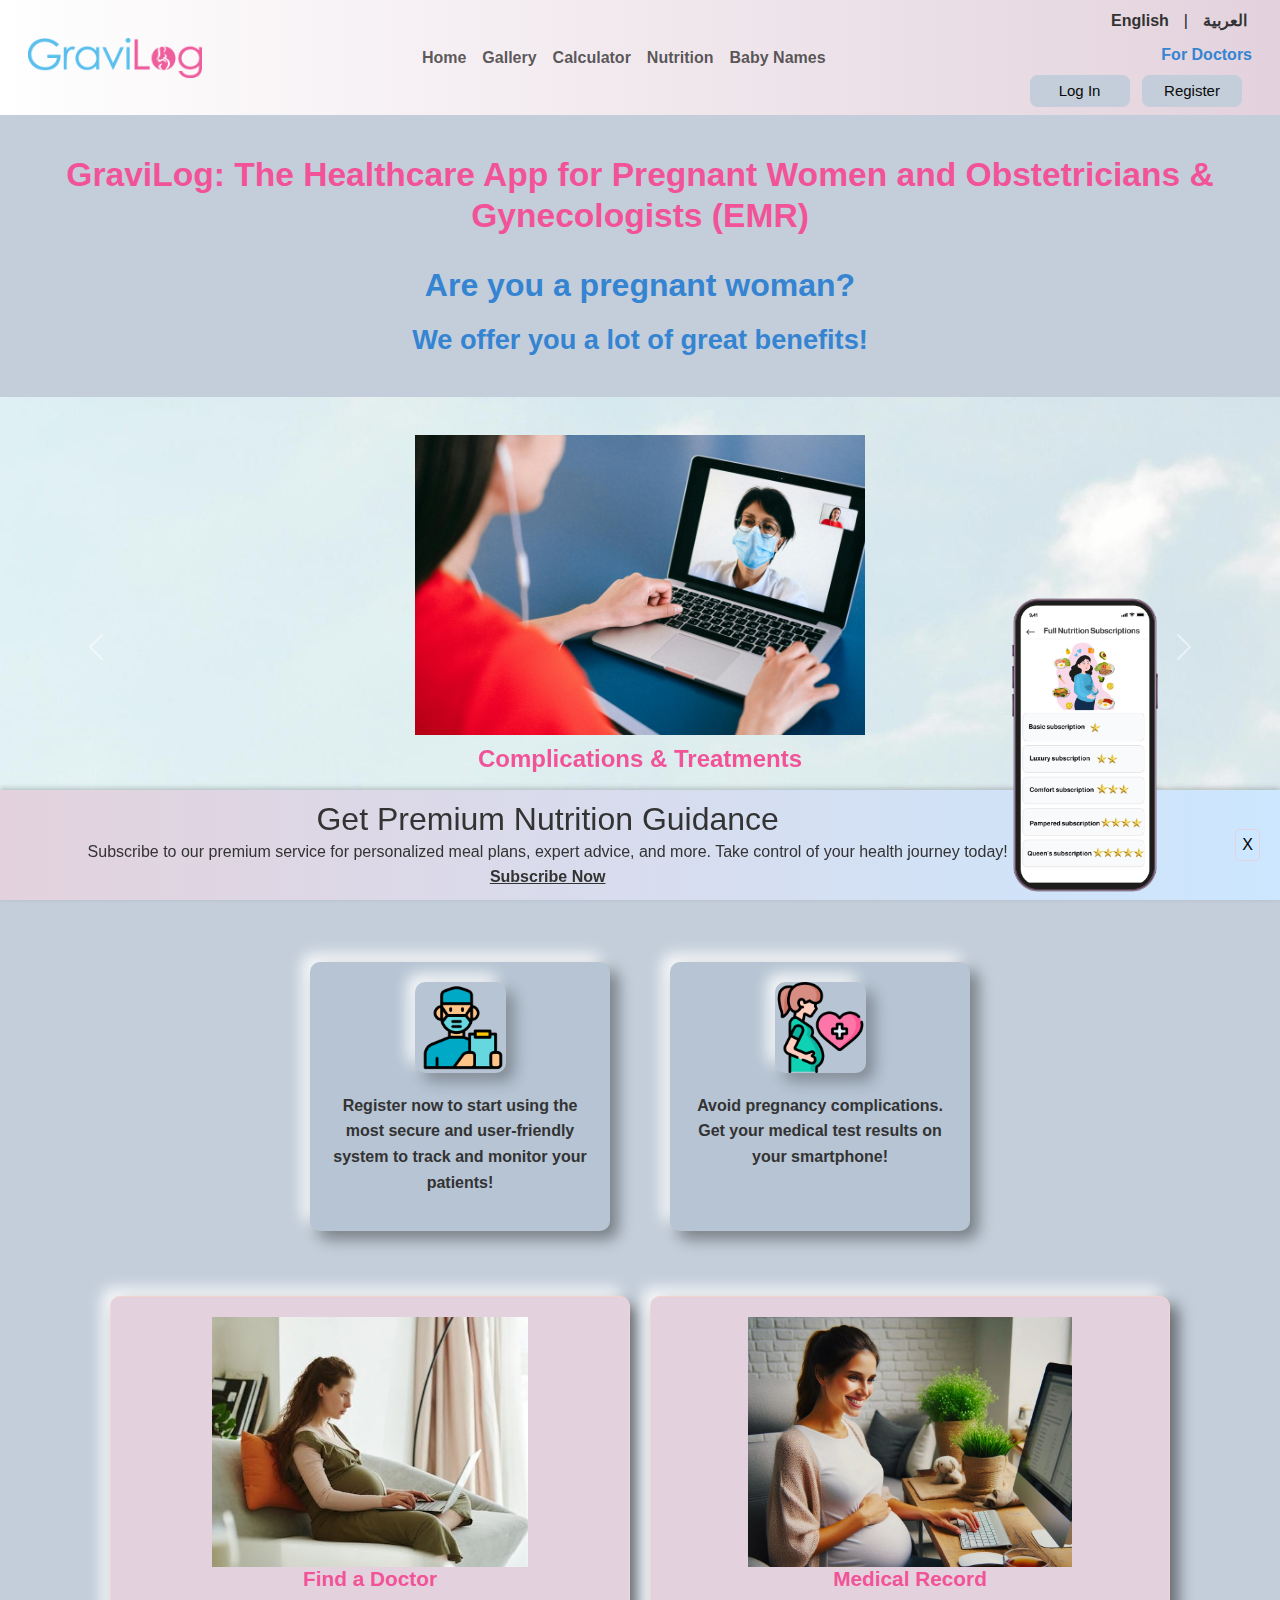
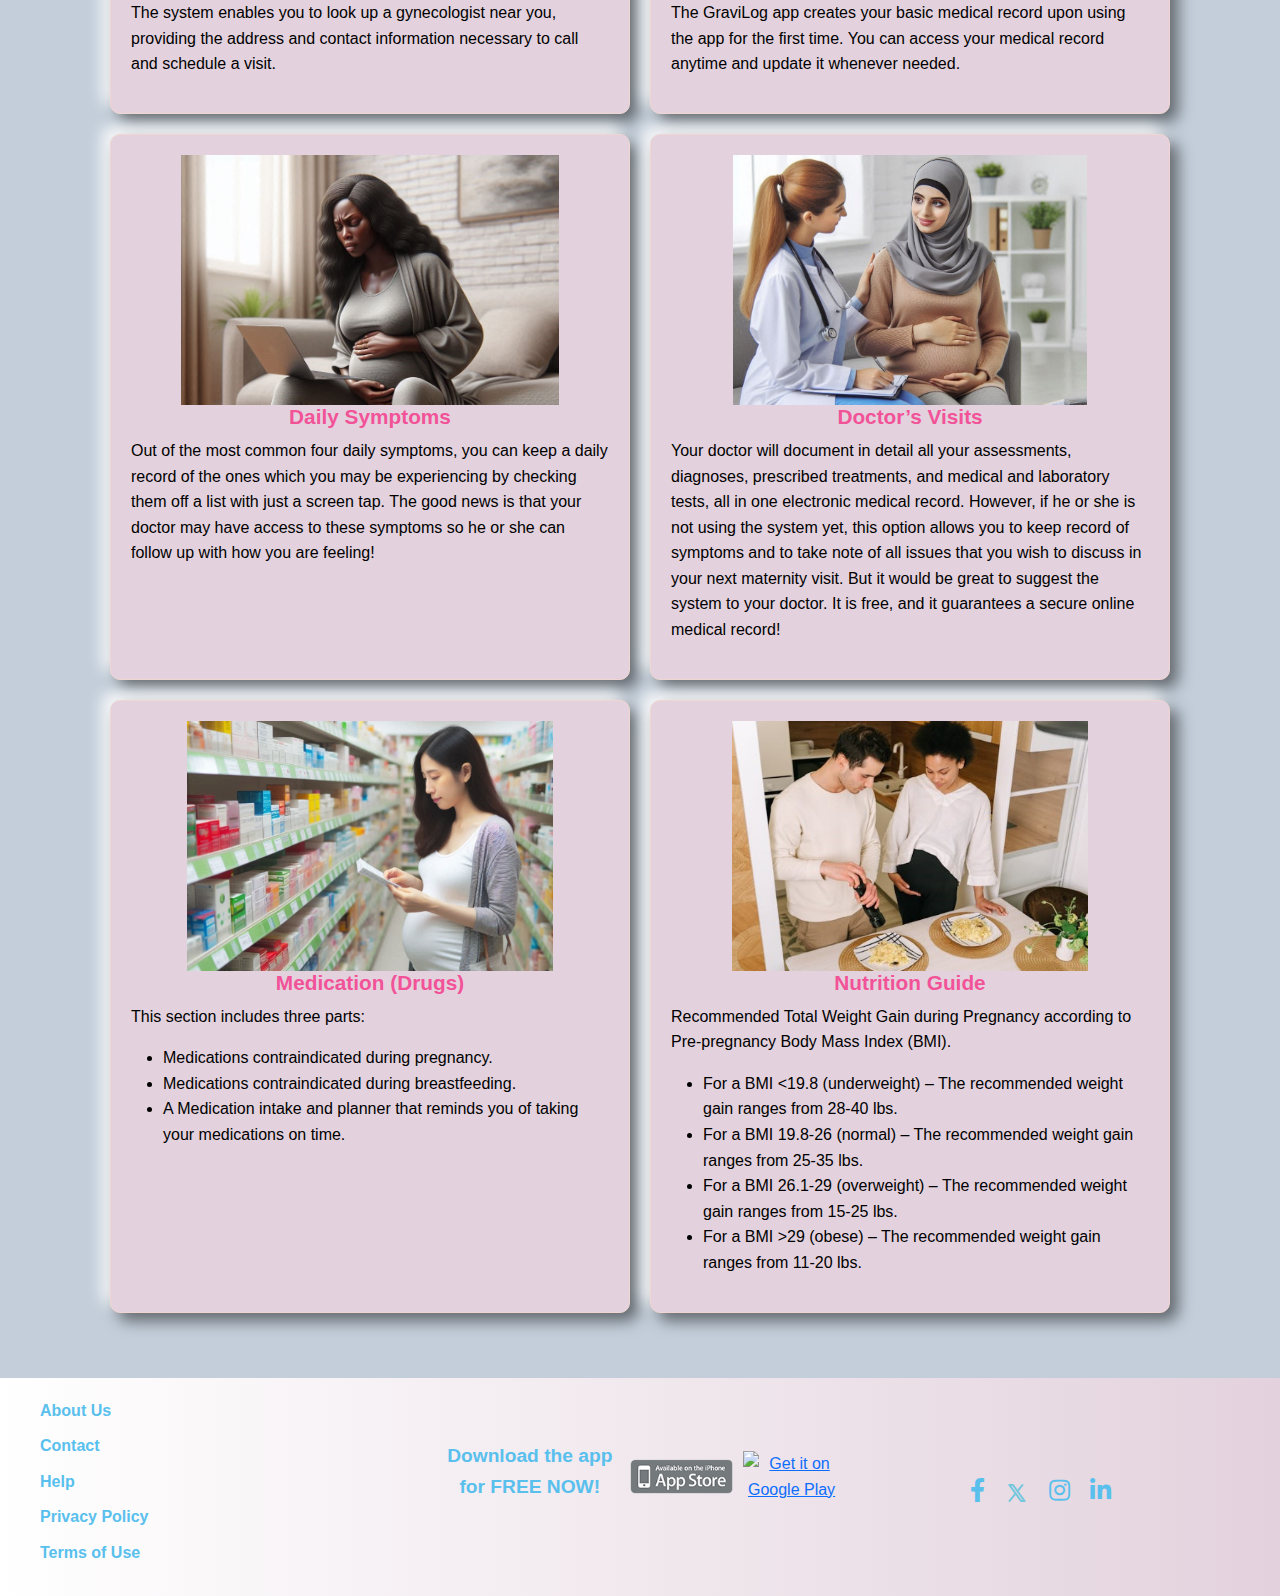
==== commit afd92821: "added pop-up ribbon" ====
--- a/index.html
+++ b/index.html
@@ -4,13 +4,10 @@
     <meta charset="UTF-8">
     <meta name="viewport" content="width=device-width, initial-scale=1.0">
     <title>Gravilog Website Revamp</title>
-    <!-- Bootstrap CSS (Add this in the head section) -->
     <link href="https://cdn.jsdelivr.net/npm/bootstrap@5.3.0/dist/css/bootstrap.min.css" rel="stylesheet">
-  <link rel="stylesheet" href="styles.css"> <!-- Link to external CSS file -->
-    <link href="styles.css" rel="stylesheet">
-    <!-- Google Fonts -->
+    <link rel="stylesheet" href="https://cdnjs.cloudflare.com/ajax/libs/font-awesome/5.15.3/css/all.min.css">
+    <link rel="stylesheet" href="styles.css"> 
     <link href="https://fonts.googleapis.com/css2?family=Roboto:wght@400;700&display=swap" rel="stylesheet">
-    <link rel="stylesheet" href="https://cdnjs.cloudflare.com/ajax/libs/font-awesome/5.15.3/css/all.min.css">
 </head>
 <body>
     <nav class="navbar navbar-expand-lg navbar-light custom-navbar">
@@ -22,7 +19,6 @@
  <button class="navbar-toggler" type="button" data-bs-toggle="collapse" data-bs-target="#navbarContent" aria-controls="navbarContent" aria-expanded="false" aria-label="Toggle navigation">
     <span class="navbar-toggler-icon"></span>
 </button>  
-
     <!-- Menu items -->
     <div class="collapse navbar-collapse" id="navbarContent">
         <ul class="navbar-nav mx-auto">
@@ -43,7 +39,6 @@
           </li>
         </ul>
       </div>
-           
         <!-- Right side -->
         <div class="right-items d-flex flex-column align-items-end ms-auto">
             <div id="language-picker">
@@ -58,8 +53,8 @@
             <a href="doctor-info.html" class="for-doctors">For Doctors</a>
         </div>
           <div class="auth-buttons mt-2">
-          <button class="custom-btn me-2">Log In</button>
-          <button class="custom-btn">Register</button>
+            <button class="custom-btn me-2" data-bs-toggle="modal" data-bs-target="#loginModal">Log In</button>
+            <button class="custom-btn" data-bs-toggle="modal" data-bs-target="#signupModal">Register</button>
           </div>
         </div>
       </div>
@@ -294,18 +289,19 @@
     </section>
     
    <!-- Premium Subscription -->
- <section class="premium-subscription">
-    <div class="subscription-content">
-        <div class="subscription-text">
-            <h2>Get Premium Nutrition Guidance</h2>
-            <p>Subscribe to our premium service for personalized meal plans, expert advice, and more. Take control of your health journey today!</p>
-            <a href="#" class="subscribe-btn">Subscribe Now</a>
-        </div>
-        <div class="subscription-img">
-            <img src="assets/EN_Subscription.png" alt="Phone with Nutrition App">
-        </div>
+   <div class="ribbon" id="premium">
+    <div class="ribbon-content">
+        <h2>Get Premium Nutrition Guidance</h2>
+        <p>Subscribe to our premium service for personalized meal plans, expert advice, and more. Take control of your health journey today!</p>
+        <a href="#" class="subscribe-link">Subscribe Now</a>
     </div>
-  </section>
+    <div class="subscription-img">
+        <img src="assets/EN_Subscription.png" alt="Phone with Nutrition App">
+    </div>
+    <div>
+        <button class="ribbon-btn">X</button>
+    </div>
+    </div>
     <footer>
         <div class="footer-container">
             <div class="footer-menu">
@@ -342,56 +338,7 @@
             </div>
         </div>
     </footer>
-    
-<!-- Modal for Log In -->
-<div id="loginModal" class="modal fade" tabindex="-1" aria-labelledby="loginModalLabel" aria-hidden="true">
-    <div class="modal-dialog">
-      <div class="modal-content">
-        <div class="modal-header">
-          <h5 class="modal-title" id="loginModalLabel">Login</h5>
-          <button type="button" class="btn-close" data-bs-dismiss="modal" aria-label="Close"></button>
-        </div>
-        <div class="modal-body">
-          <form>
-            <div class="mb-3">
-              <label for="username" class="form-label">Username</label>
-              <input type="text" id="username" name="username" class="form-control" required>
-            </div>
-            <div class="mb-3">
-              <label for="password" class="form-label">Password</label>
-              <input type="password" id="password" name="password" class="form-control" required>
-            </div>
-            <button type="submit" class="btn btn-primary">Log In</button>
-          </form>
-        </div>
-      </div>
-    </div>
-  </div>
-  
-  <!-- Modal for Sign Up -->
-  <div id="signupModal" class="modal fade" tabindex="-1" aria-labelledby="signupModalLabel" aria-hidden="true">
-    <div class="modal-dialog">
-      <div class="modal-content">
-        <div class="modal-header">
-          <h5 class="modal-title" id="signupModalLabel">Sign Up</h5>
-          <button type="button" class="btn-close" data-bs-dismiss="modal" aria-label="Close"></button>
-        </div>
-        <div class="modal-body">
-          <form>
-            <div class="mb-3">
-              <label for="new-username" class="form-label">Username</label>
-              <input type="text" id="new-username" name="new-username" class="form-control" required>
-            </div>
-            <div class="mb-3">
-              <label for="new-password" class="form-label">Password</label>
-              <input type="password" id="new-password" name="new-password" class="form-control" required>
-            </div>
-            <button type="submit" class="btn btn-primary">Sign Up</button>
-          </form>
-        </div>
-      </div>
-    </div>
-  </div>
+    <script src="https://ajax.googleapis.com/ajax/libs/jquery/3.6.0/jquery.min.js"></script>
   <script src="https://cdn.jsdelivr.net/npm/bootstrap@5.3.0/dist/js/bootstrap.bundle.min.js"></script>
   <script src="script.js"></script>
 </body>
--- a/styles.css
+++ b/styles.css
@@ -287,65 +287,6 @@
   color: #3484d2;
 }
 
-/* Modal styles */
-.modal {
-  display: none;
-  position: fixed;
-  z-index: 1;
-  left: 0;
-  top: 0;
-  width: 100%;
-  height: 100%;
-  background-color: rgba(213, 238, 243, 0.8);
-  display: flex;
-  justify-content: center;
-  align-items: center;
-  transition: opacity 0.3s ease, visibility 0.3s ease;
-  opacity: 0;
-  visibility: hidden;
-}
-
-.modal.show {
-  opacity: 1;
-  visibility: visible;
-}
-
-.modal-content {
-  background-color: #c3ceda;
-  padding: 20px;
-  color: #090909;
-  border-radius: 8px;
-  box-shadow: 0px 4px 12px rgba(0, 0, 0, 0.1);
-  width: 100%;
-  max-width: 400px;
-  position: relative;
-  text-align: center;
-}
-
-.modal-content .close {
-  position: absolute;
-  top: 10px;
-  right: 15px;
-  font-size: 24px;
-  color: #333;
-  cursor: pointer;
-  transition: color 0.3s ease;
-}
-
-.modal-content .close:hover {
-  color: rgb(240, 81, 108);
-}
-
-.modal.show {
-  opacity: 1;
-  visibility: visible;
-}
-
-@media screen and (max-width: 600px) {
-  .modal-content {
-    width: 90%;
-  }
-}
 
 /* Page Content Styling */
 #page {
@@ -407,7 +348,7 @@
     flex: 1 1 calc(50% - 20px);
   }
   footer p {
-    font-size: 0.85rem;
+    font-size: 0.6rem;
   }
 }
 
@@ -514,126 +455,76 @@
   color: #000;
 }
 
-/* Premium Subscription Section */
-.premium-subscription {
-  background-color: #c3ceda;
-  display: flex;
-  justify-content: center;
-  align-items: center;
-}
-
-.subscription-content {
-  display: flex;
-  flex-direction: row;
-  align-items: center;
-  justify-content: space-between;
-  max-width: 1000px;
-  width: 100%;
-  padding: 5px;
-  gap: 10px;
-}
-
-.subscription-text {
+.ribbon {
+  position: fixed;
+  bottom: 0;
+  left: 0;
+  right: 0;
+  background: linear-gradient(to right, #e3d2dd, #cce7ff); 
+  color: #333;
+  display: flex;
+  align-items: center;
+  padding: 10px 20px;
+  box-shadow: 0 -2px 5px rgba(0,0,0,0.2);
+  z-index: 1000;
+  overflow: visible; 
+}
+
+.ribbon-content {
+  text-align: center;
   flex: 1;
-  text-align: center;
-}
-
-.subscription-text h2 {
-  font-size: 2.2rem;
-  margin-bottom: 25px;
-  white-space: nowrap;
-  color: #3484d2;
-}
-
-.subscription-text p {
-  font-size: 1.1rem;
-  margin-bottom: 20px;
-  font-weight: 700;
-}
-
-.subscribe-btn {
-  color: #3484d2;
-  padding: 0;
-  font-size: 20px;
-  font-weight: 500;
-  cursor: pointer;
-  text-decoration: underline;
+  padding-right: 160px; 
+}
+
+.ribbon-content h2, .ribbon-content p {
+  margin: 0;
+}
+
+.subscribe-link {
+  display: inline-block;
+  color: #333; 
+  font-weight: bold;
+}
+
+.subscribe-link:hover {
+  color: #f25398;
+}
+
+.subscription-img {
+  position: absolute; 
+  right: 20px; 
+  bottom: -20px; 
+  z-index: 1000; 
+}
+
+.subscription-img img {
+  height: 350px; 
+  width: auto; 
+  border: 0; 
+  display: block; 
+}
+
+.ribbon-btn {
+  border: 1px solid #e3d2dd; 
+  background-color: #cce7ff;
+  color: black; 
+  padding: 2px 6px;
   cursor: pointer; 
-  transition: color 0.3s, text-decoration 0.3s; 
-}
-.subscribe-btn:hover {
-  color: #fff; 
-  color: #ef5d9c;
-  text-decoration: none;
-}
-
-.subscription-img {
-  flex: 1;
-}
-
-.subscription-img img {
-  max-width: 100%;
-  height: auto;
-}
-
-@media (max-width: 768px) {
-  .premium-subscription {
-    padding: 10px;
-  }
-
-  .subscription-content {
-    flex-direction: column;
-    align-items: center;
-    gap: 20px;
-  }
-
-  .subscription-text {
-    text-align: center;
-    max-width: 100%;
-  }
-
-  .subscription-text h2 {
-    font-size: 1.6rem;
-  }
-
-  .subscription-text p {
-    font-size: 0.9rem;
-  }
-
-  .subscription-img img {
-    max-width: 80%;
-  }
-}
-
-@media (max-width: 480px) {
-  .premium-subscription {
-    padding: 5px;
-  }
-
-  .subscription-content {
-    flex-direction: column;
-    align-items: center;
-    gap: 15px;
-  }
-
-  .subscription-text {
-    text-align: center;
-    max-width: 100%;
-  }
-
-  .subscription-text h2 {
-    font-size: 1.4rem;
-  }
-
-  .subscription-text p {
-    font-size: 0.8rem;
-  }
-
-  .subscription-img img {
-    max-width: 70%;
-  }
-}
-
+  border-radius: 4px;
+  position: relative;
+  z-index: 1010
+}
+
+.ribbon-btn:hover {
+  background-color: #e3d2dd;
+  color: #333;
+}
+
+@media screen and (max-width: 768px) {
+  .ribbon {
+    display: none;
+  }
+}
 /* Footer Styling */
 footer {
   background: linear-gradient(to right, white, #e3d2dd);
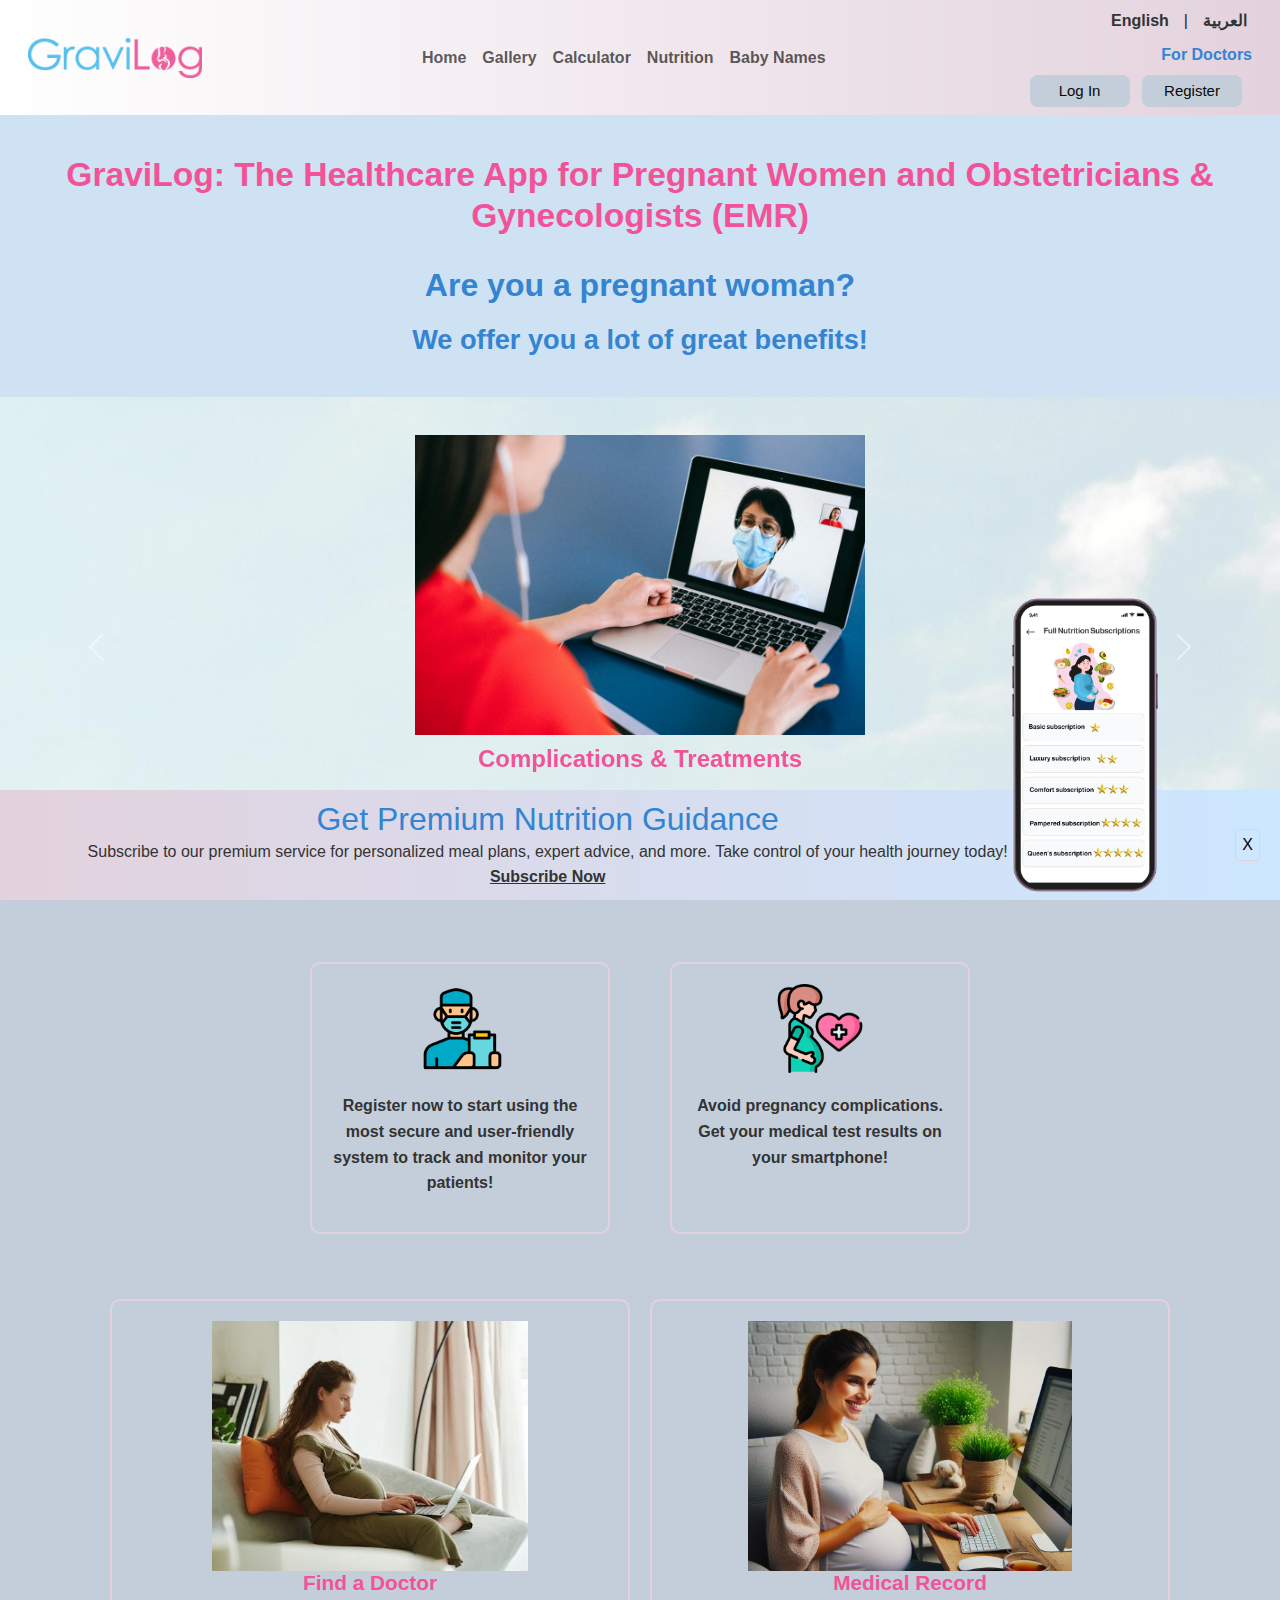
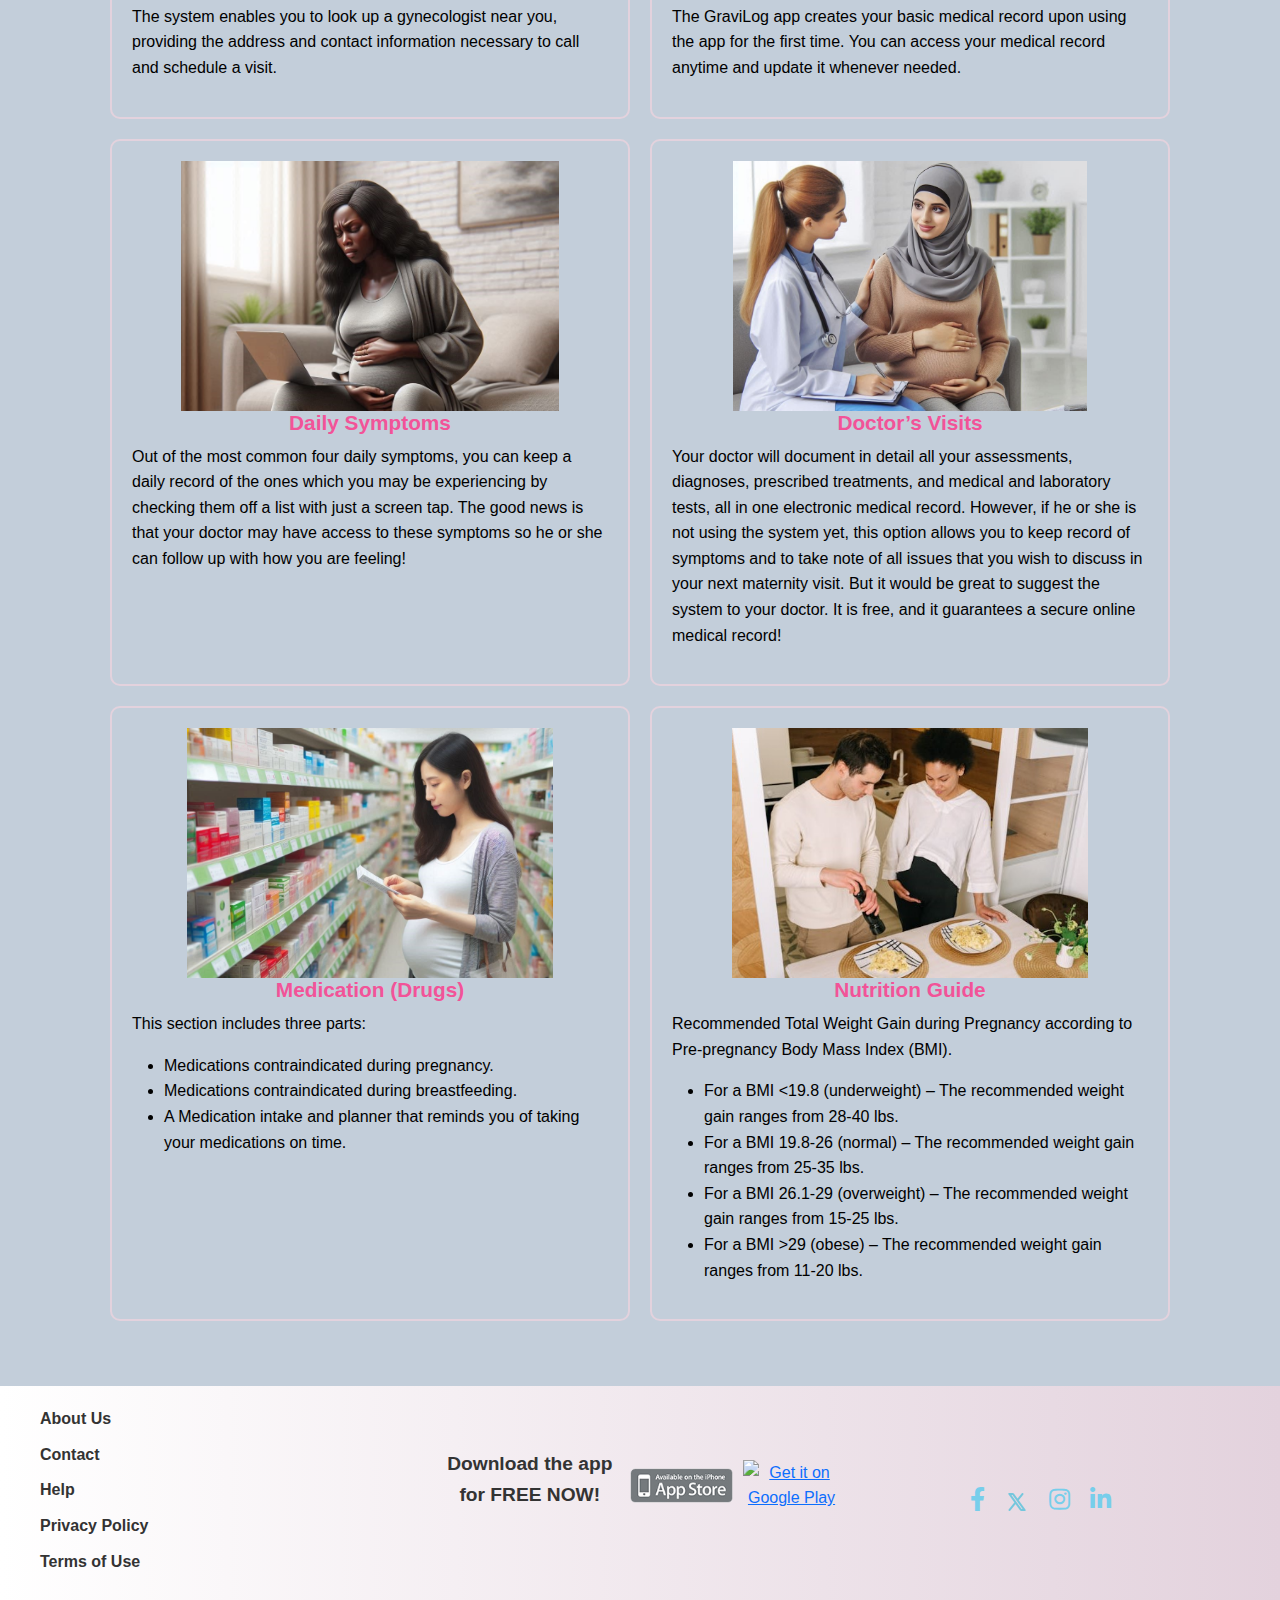
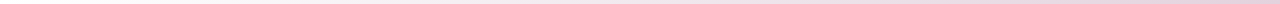
==== commit 2a76586c: "caruselimg update" ====
--- a/index.html
+++ b/index.html
@@ -130,7 +130,7 @@
                 <!-- 5th Slide -->
                 <div class="carousel-item">
                     <div class="car-card">
-                        <img src="assets/pexels-car-calc.png" class="car-card-img" alt="5th Slide">
+                        <img src="assets/EN-car-calc.png" class="car-card-img" alt="5th Slide">
                         <div class="car-card-content">
                             <h5 class="car-card-title">Calculator</h5>
                             <p class="car-card-text">Use the Calculator to know your baby's birth day, ovulation, and BMI.</p>
--- a/styles.css
+++ b/styles.css
@@ -169,23 +169,19 @@
     width: 100%;
     text-align: left;
   }
-
   .navbar-brand img.logo {
     max-height: 40px;
   }
-
   .right-items {
     display: flex;
     flex-direction: column;
   }
-
   .right-items a,
   .right-items button {
     margin-bottom: 10px;
     margin-right: 0;
     margin-left: auto;
   }
-
   .language-picker, .for .for-doctors {
     margin-bottom: 10px;
     text-align: center;
@@ -199,6 +195,7 @@
       border-radius: 8px;
       box-shadow: 0 4px 8px rgba(0,0,0,0.1);
     }
+
 /* Carusel */
 .carousel-item {
   text-align: center;
@@ -223,20 +220,17 @@
   margin: auto;
   height: 500px;
 }
-
 .car-card-content {
   color: #000;
   font-size: 1.2rem;
   font-weight: bold;
   text-align: center;
 }
-
 .car-card-title {
 color: #f25398;
 font-size: 1.5rem;
 font-weight: bold;
 }
-
 .car-card-img {
   display: block;
   height: auto;
@@ -258,10 +252,9 @@
 .heading-section {
   text-align: center;
   padding: 10px 10px 10px;
-  background-color: #c3ceda;
+  background-color: #cfe2f3;
   padding: 20px;
 }
-
 .heading-section h1 {
   font-size: 2.6rem;
   font-family: "Segoe UI", Tahoma, Geneva, Verdana, sans-serif;
@@ -272,34 +265,29 @@
   color: #f25398;
   margin-bottom: 5px;
 }
-
 .heading-section h2 {
   font-size: 2rem;
   font-weight: bold;
   margin: 10px 0 20px;
   color: #3484d2;
 }
-
 h4 {
   font-size: 1.7rem;
   font-weight: bold;
   margin: 10px 0 20px;
   color: #3484d2;
 }
-
 
 /* Page Content Styling */
 #page {
   padding: 40px 20px;
 }
-
 h3 {
   color: #f25398;
   font-size: 1.3rem;
   font-weight: bold;
   text-align: center;
 }
-
 .page-content ul {
   display: flex;
   justify-content: space-around;
@@ -307,7 +295,6 @@
   gap: 20px;
   margin-top: 30px;
 }
-
 .page-content ul li {
   background-color: #fff;
   padding: 15px;
@@ -316,23 +303,21 @@
   flex: 1 1 calc(25% - 40px);
   box-shadow: 0 4px 10px rgba(0, 0, 0, 0.5);
 }
-
 .page-content ul li img {
   max-height: 100px;
   margin-bottom: 15px;
   transition: transform 0.3s ease;
 }
-
 .page-content ul li img:hover {
   transform: scale(1.1);
 }
-
 .page-content ul li strong {
   display: block;
   margin-top: 10px;
   font-size: 1.1rem;
   color: #333;
 }
+
 .benefits {
   font-size: 1rem;
   margin-bottom: 20px;
@@ -369,7 +354,6 @@
   align-items: center;
   text-align: center;
 }
-
 .media-container {
   display: flex;
   flex-wrap: wrap;
@@ -379,44 +363,39 @@
   padding: 25px;
 }
 .media-card a {
-  background-color: #b6c4d3;
+  background-color: #c3ceda;
   flex: 1 1 200px;
+  border: 2px solid #e3d2dd;
   padding: 20px;
   text-align: center;
   max-width: 300px;
   border-radius: 10px;
   box-sizing: border-box;
   height: 100%;
-  box-shadow: 8px 8px 15px rgba(0, 0, 0, 0.4),
-    -8px -8px 15px rgba(255, 255, 255, 0.9);
+ 
     display: inline-block;
     text-decoration: none;
 }
-
 .media-card a img {
   border-radius: 10px;
-  box-shadow: 8px 8px 15px rgba(0, 0, 0, 0.3),
-    -8px -8px 15px rgba(255, 255, 255, 0.9);
+  
   max-width: 35%;
   height: auto;
   transition: transform 0.3s ease;
   cursor: pointer;
 }
-
 .media-card a p {
   margin-top: 20px;
   font-size: 1rem;
   font-weight: bold;
   color: #333;
 }
-
 .media-card a:hover p {
-  color: #ff4081;
+  color: #f25398;
 }
 
 /* Cards */
 .card-container,
-
 .section-container {
   display: flex;
   flex-wrap: wrap;
@@ -424,20 +403,17 @@
   gap: 20px;
   padding: 25px;
 }
-
 .card {
   border-radius: 10px;
-  border: 1px solid #f0d5d0;
-  background-color: #e3d2dd;
-  box-shadow: 8px 8px 15px rgba(0, 0, 0, 0.5),
-    -8px -8px 15px rgba(255, 255, 255, 0.9);
+  border: 2px solid #e3d2dd;
+  background-color: #c3ceda;
+  
   width: 100%;
   max-width: 520px;
   overflow: hidden;
   transition: box-shadow 0.3s ease-in-out;
   position: relative;
 }
-
 .card img {
   display: block;
   border-radius: 5px;
@@ -446,7 +422,6 @@
   object-fit: contain;
   height: 250px;
 }
-
 .card-content {
   padding: 20px;
   display: flex;
@@ -455,6 +430,7 @@
   color: #000;
 }
 
+/* Ribbon */
 .ribbon {
   position: fixed;
   bottom: 0;
@@ -465,7 +441,6 @@
   display: flex;
   align-items: center;
   padding: 10px 20px;
-  box-shadow: 0 -2px 5px rgba(0,0,0,0.2);
   z-index: 1000;
   overflow: visible; 
 }
@@ -475,7 +450,9 @@
   flex: 1;
   padding-right: 160px; 
 }
-
+h2{
+  color: #3484d2;
+}
 .ribbon-content h2, .ribbon-content p {
   margin: 0;
 }
@@ -528,7 +505,7 @@
 /* Footer Styling */
 footer {
   background: linear-gradient(to right, white, #e3d2dd);
-  color: #59c0ed;
+  color: #333;
   padding: 20px;
 }
 
@@ -557,7 +534,7 @@
 }
 
 .footer-menu a {
-  color: #59c0ed;
+  color: #333;
   text-decoration: none;
   font-size: 1rem;
 }
@@ -607,7 +584,7 @@
 
 .social-media .social-icon {
   margin: 0 10px;
-  color: #59c0ed;
+  color: rgb(119, 206, 235);
   font-size: 1.5em;
   text-decoration: none;
 }
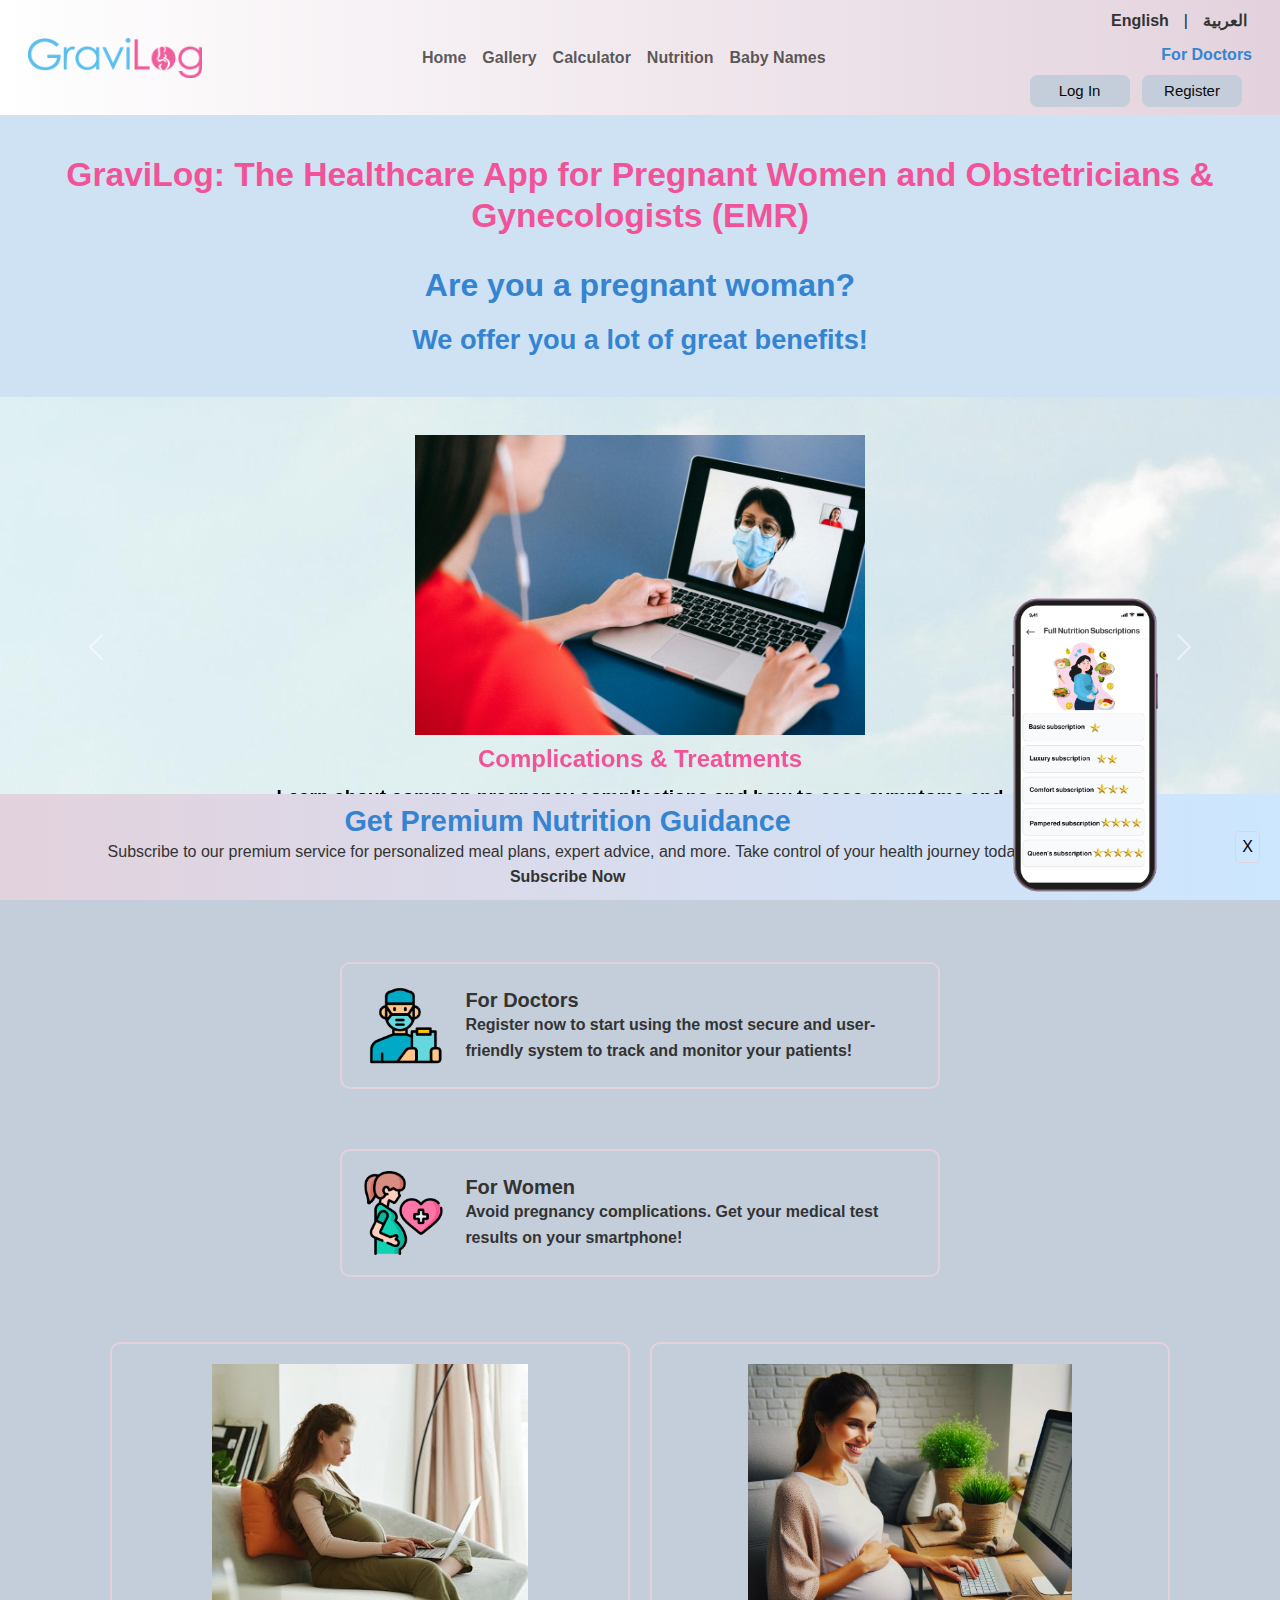
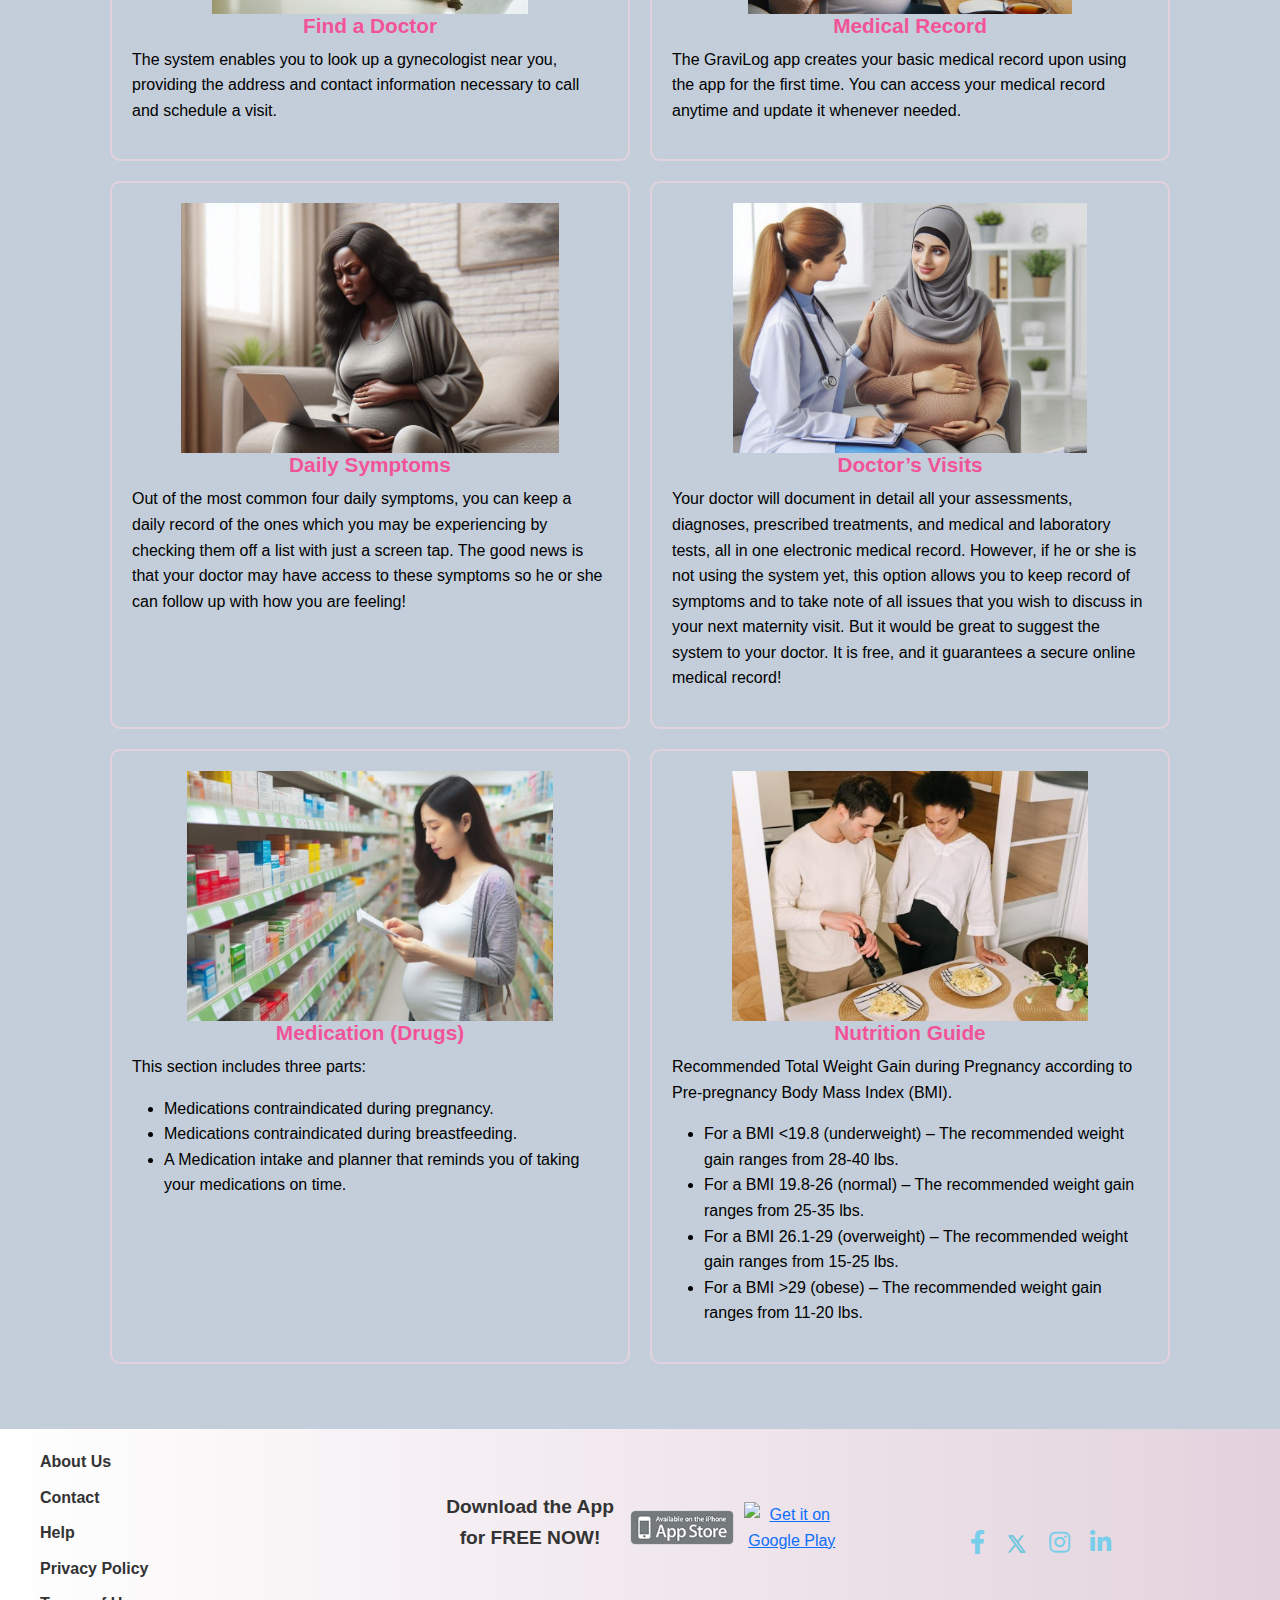
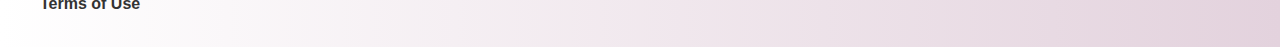
==== commit 4a3c7c98: "code formatting" ====
--- a/index.html
+++ b/index.html
@@ -1,285 +1,383 @@
 <!DOCTYPE html>
 <html lang="en">
+
 <head>
-    <meta charset="UTF-8">
-    <meta name="viewport" content="width=device-width, initial-scale=1.0">
+    <meta charset="UTF-8" />
+    <meta name="viewport" content="width=device-width, initial-scale=1.0" />
     <title>Gravilog Website Revamp</title>
-    <link href="https://cdn.jsdelivr.net/npm/bootstrap@5.3.0/dist/css/bootstrap.min.css" rel="stylesheet">
-    <link rel="stylesheet" href="https://cdnjs.cloudflare.com/ajax/libs/font-awesome/5.15.3/css/all.min.css">
-    <link rel="stylesheet" href="styles.css"> 
-    <link href="https://fonts.googleapis.com/css2?family=Roboto:wght@400;700&display=swap" rel="stylesheet">
+    <link href="https://cdn.jsdelivr.net/npm/bootstrap@5.3.0/dist/css/bootstrap.min.css" rel="stylesheet" />
+    <link rel="stylesheet" href="https://cdnjs.cloudflare.com/ajax/libs/font-awesome/5.15.3/css/all.min.css" />
+    <link rel="stylesheet" href="styles.css" />
+    <link href="https://fonts.googleapis.com/css2?family=Roboto:wght@400;700&display=swap" rel="stylesheet" />
 </head>
+
 <body>
     <nav class="navbar navbar-expand-lg navbar-light custom-navbar">
         <div class="container-fluid">
             <a class="navbar-brand" href="#">
-                <img src="assets/logo.png" alt="Gravilog Logo">
+                <img src="assets/logo.png" alt="Gravilog Logo" />
             </a>
- <!-- Hamburger toggle button for mobile view -->
- <button class="navbar-toggler" type="button" data-bs-toggle="collapse" data-bs-target="#navbarContent" aria-controls="navbarContent" aria-expanded="false" aria-label="Toggle navigation">
-    <span class="navbar-toggler-icon"></span>
-</button>  
-    <!-- Menu items -->
-    <div class="collapse navbar-collapse" id="navbarContent">
-        <ul class="navbar-nav mx-auto">
-          <li class="nav-item">
-            <a class="nav-link" href="index.html">Home</a>
-          </li>
-          <li class="nav-item">
-            <a class="nav-link" href="gallery.html">Gallery</a>
-          </li>
-          <li class="nav-item">
-            <a class="nav-link" href="calculator.html">Calculator</a>
-          </li>
-          <li class="nav-item">
-            <a class="nav-link" href="nutrition.html">Nutrition</a>
-          </li>
-          <li class="nav-item">
-            <a class="nav-link" href="baby-names.html">Baby Names</a>
-          </li>
-        </ul>
-      </div>
-        <!-- Right side -->
-        <div class="right-items d-flex flex-column align-items-end ms-auto">
-            <div id="language-picker">
-                <ul class="nav">
-                  <li><a href="/en/page/features">English</a></li>
-                  <li class="separator">|</li>
-                  <li><a href="/ar/page/features">العربية</a></li>
+            <!-- Hamburger toggle button for mobile view -->
+            <button class="navbar-toggler" type="button" data-bs-toggle="collapse" data-bs-target="#navbarContent"
+                aria-controls="navbarContent" aria-expanded="false" aria-label="Toggle navigation">
+                <span class="navbar-toggler-icon"></span>
+            </button>
+            <!-- Menu items -->
+            <div class="collapse navbar-collapse" id="navbarContent">
+                <ul class="navbar-nav mx-auto">
+                    <li class="nav-item">
+                        <a class="nav-link" href="index.html">Home</a>
+                    </li>
+                    <li class="nav-item">
+                        <a class="nav-link" href="gallery.html">Gallery</a>
+                    </li>
+                    <li class="nav-item">
+                        <a class="nav-link" href="calculator.html">Calculator</a>
+                    </li>
+                    <li class="nav-item">
+                        <a class="nav-link" href="nutrition.html">Nutrition</a>
+                    </li>
+                    <li class="nav-item">
+                        <a class="nav-link" href="baby-names.html">Baby Names</a>
+                    </li>
                 </ul>
-              </div>
-          <!-- Links and buttons -->
-          <div class="auth-buttons mt-2">
-            <a href="doctor-info.html" class="for-doctors">For Doctors</a>
-        </div>
-          <div class="auth-buttons mt-2">
-            <button class="custom-btn me-2" data-bs-toggle="modal" data-bs-target="#loginModal">Log In</button>
-            <button class="custom-btn" data-bs-toggle="modal" data-bs-target="#signupModal">Register</button>
-          </div>
-        </div>
-      </div>
+            </div>
+            <!-- Right side -->
+            <div class="right-items d-flex flex-column align-items-end ms-auto">
+                <div id="language-picker">
+                    <ul class="nav">
+                        <li><a href="/en/page/features">English</a></li>
+                        <li class="separator">|</li>
+                        <li><a href="/ar/page/features">العربية</a></li>
+                    </ul>
+                </div>
+                <!-- Links and buttons -->
+                <div class="auth-buttons mt-2">
+                    <a href="doctor-info.html" class="for-doctors">For Doctors</a>
+                </div>
+                <div class="auth-buttons mt-2">
+                    <button class="custom-btn me-2" data-bs-toggle="modal" data-bs-target="#loginModal">
+                        Log In
+                    </button>
+                    <button class="custom-btn" data-bs-toggle="modal" data-bs-target="#signupModal">
+                        Register
+                    </button>
+                </div>
+            </div>
+        </div>
     </nav>
-  
+
     <section>
         <div class="heading-section">
-            <h1>GraviLog: The Healthcare App for Pregnant Women and Obstetricians & Gynecologists (EMR)</h1>
+            <h1>
+                GraviLog: The Healthcare App for Pregnant Women and Obstetricians &
+                Gynecologists (EMR)
+            </h1>
             <h2>Are you a pregnant woman?</h2>
             <h4>We offer you a lot of great benefits!</h4>
         </div>
-    
+
         <!-- Carousel Section -->
         <div id="carouselExampleCaptions" class="carousel slide" data-bs-ride="carousel">
             <div class="carousel-indicators">
-                <button type="button" data-bs-target="#carouselExampleCaptions" data-bs-slide-to="0" class="active" aria-current="true" aria-label="Slide 1"></button>
-                <button type="button" data-bs-target="#carouselExampleCaptions" data-bs-slide-to="1" aria-label="Slide 2"></button>
-                <button type="button" data-bs-target="#carouselExampleCaptions" data-bs-slide-to="2" aria-label="Slide 3"></button>
-                <button type="button" data-bs-target="#carouselExampleCaptions" data-bs-slide-to="3" aria-label="Slide 4"></button>
-                <button type="button" data-bs-target="#carouselExampleCaptions" data-bs-slide-to="4" aria-label="Slide 5"></button>
-                <button type="button" data-bs-target="#carouselExampleCaptions" data-bs-slide-to="5" aria-label="Slide 6"></button>
-                <button type="button" data-bs-target="#carouselExampleCaptions" data-bs-slide-to="6" aria-label="Slide 7"></button>
-                <button type="button" data-bs-target="#carouselExampleCaptions" data-bs-slide-to="7" aria-label="Slide 8"></button>
-                <button type="button" data-bs-target="#carouselExampleCaptions" data-bs-slide-to="8" aria-label="Slide 9"></button>
-            </div>
-    
+                <button type="button" data-bs-target="#carouselExampleCaptions" data-bs-slide-to="0" class="active"
+                    aria-current="true" aria-label="Slide 1"></button>
+                <button type="button" data-bs-target="#carouselExampleCaptions" data-bs-slide-to="1"
+                    aria-label="Slide 2"></button>
+                <button type="button" data-bs-target="#carouselExampleCaptions" data-bs-slide-to="2"
+                    aria-label="Slide 3"></button>
+                <button type="button" data-bs-target="#carouselExampleCaptions" data-bs-slide-to="3"
+                    aria-label="Slide 4"></button>
+                <button type="button" data-bs-target="#carouselExampleCaptions" data-bs-slide-to="4"
+                    aria-label="Slide 5"></button>
+                <button type="button" data-bs-target="#carouselExampleCaptions" data-bs-slide-to="5"
+                    aria-label="Slide 6"></button>
+                <button type="button" data-bs-target="#carouselExampleCaptions" data-bs-slide-to="6"
+                    aria-label="Slide 7"></button>
+                <button type="button" data-bs-target="#carouselExampleCaptions" data-bs-slide-to="7"
+                    aria-label="Slide 8"></button>
+                <button type="button" data-bs-target="#carouselExampleCaptions" data-bs-slide-to="8"
+                    aria-label="Slide 9"></button>
+            </div>
+
             <div class="carousel-inner">
                 <!-- 1st Slide -->
                 <div class="carousel-item active">
                     <div class="car-card">
-                        <img src="assets/pexels-car-treatment.png" class="car-card-img" alt="1st Slide">
+                        <img src="assets/pexels-car-treatment.png" class="car-card-img" alt="1st Slide" />
                         <div class="car-card-content">
                             <h5 class="car-card-title">Complications & Treatments</h5>
-                            <p class="car-card-text">Learn about common pregnancy complications and how to ease symptoms and discomfort.</p>
-                        </div>
-                    </div>
-                </div>
-    
+                            <p class="car-card-text">
+                                Learn about common pregnancy complications and how to ease
+                                symptoms and discomfort
+                            </p>
+                        </div>
+                    </div>
+                </div>
+
                 <!-- 2nd Slide -->
                 <div class="carousel-item">
                     <div class="car-card">
-                        <img src="assets/car-belly-gallery.png" class="car-card-img" alt="2nd Slide">
+                        <img src="assets/car-belly-gallery.png" class="car-card-img" alt="2nd Slide" />
                         <div class="car-card-content">
                             <h5 class="car-card-title">Gallery</h5>
-                            <p class="car-card-text">Explore weekly images of baby development and growth.</p>
-                        </div>
-                    </div>
-                </div>
-    
+                            <p class="car-card-text">
+                                Explore weekly images of baby development and growth
+                            </p>
+                        </div>
+                    </div>
+                </div>
+
                 <!-- 3d Slide -->
                 <div class="carousel-item">
                     <div class="car-card">
-                        <img src="assets/shukri.png" class="car-card-img" alt="3d Slide">
+                        <img src="assets/shukri.png" class="car-card-img" alt="3d Slide" />
                         <div class="car-card-content">
                             <h5 class="car-card-title">Trusted by Obstetricians</h5>
-                            <p class="car-card-text">Dr. Shukri Odeh Medical Advisor (Obs/Gyn)</p>
-                            <p class="car-card-text">Collaborate with healthcare professionals seamlessly.</p>
-                        </div>
-                    </div>
-                </div>
-    
+                            <p class="car-card-text">
+                                Dr. Shukri Odeh Medical Advisor (Obs/Gyn)
+                            </p>
+                            <p class="car-card-text">
+                                Collaborate with healthcare professionals seamlessly
+                            </p>
+                        </div>
+                    </div>
+                </div>
+
                 <!-- 4th Slide -->
                 <div class="carousel-item">
                     <div class="car-card">
-                        <img src="assets/pexels-car-tablets.png" class="car-card-img" alt="4th Slide">
+                        <img src="assets/pexels-car-tablets.png" class="car-card-img" alt="4th Slide" />
                         <div class="car-card-content">
                             <h5 class="car-card-title">Medication</h5>
-                            <p class="car-card-text">Know what Medication to take and what to avoid.</p>
-                        </div>
-                    </div>
-                </div>
-    
+                            <p class="car-card-text">
+                                Know what Medication to take and what to avoid
+                            </p>
+                        </div>
+                    </div>
+                </div>
+
                 <!-- 5th Slide -->
                 <div class="carousel-item">
                     <div class="car-card">
-                        <img src="assets/EN-car-calc.png" class="car-card-img" alt="5th Slide">
+                        <img src="assets/EN-car-calc.png" class="car-card-img" alt="5th Slide" />
                         <div class="car-card-content">
                             <h5 class="car-card-title">Calculator</h5>
-                            <p class="car-card-text">Use the Calculator to know your baby's birth day, ovulation, and BMI.</p>
-                        </div>
-                    </div>
-                </div>
-    
+                            <p class="car-card-text">
+                                Use the Calculator to know your baby's birth day, ovulation,
+                                and BMI
+                            </p>
+                        </div>
+                    </div>
+                </div>
+
                 <!-- 6th Slide -->
                 <div class="carousel-item">
                     <div class="car-card">
-                        <img src="assets/pexels-car-food.png" class="car-card-img" alt="6th Slide">
+                        <img src="assets/pexels-car-food.png" class="car-card-img" alt="6th Slide" />
                         <div class="car-card-content">
                             <h5 class="car-card-title">Nutrition</h5>
-                            <p class="car-card-text">Get personalized nutritional tips tailored just for you.</p>
-                        </div>
-                    </div>
-                </div>
-    
+                            <p class="car-card-text">
+                                Get personalized nutritional tips tailored just for you
+                            </p>
+                        </div>
+                    </div>
+                </div>
+
                 <!-- 7th Slide -->
                 <div class="carousel-item">
                     <div class="car-card">
-                        <img src="assets/EN_Subscription.png" class="car-card-img" alt="7th Slide">
+                        <img src="assets/EN_Subscription.png" class="car-card-img" alt="7th Slide" />
                         <div class="car-card-content">
                             <h5 class="car-card-title">Premium Subscription</h5>
-                            <p class="car-card-text">Choose a Nutrition Subscription, ranging from Basic to Queen tiers.</p>
-                        </div>
-                    </div>
-                </div>
-    
+                            <p class="car-card-text">
+                                Choose a Nutrition Subscription, ranging from Basic to Queen
+                                tiers
+                            </p>
+                        </div>
+                    </div>
+                </div>
+
                 <!-- 8th Slide -->
                 <div class="carousel-item">
                     <div class="car-card">
-                        <img src="assets/EN_BMI.png" class="car-card-img" alt="8th Slide">
+                        <img src="assets/EN_BMI.png" class="car-card-img" alt="8th Slide" />
                         <div class="car-card-content">
                             <h5 class="car-card-title">Trackers</h5>
-                            <p class="car-card-text">A Weight Tracker. A Kick Tracker. A Contraction Tracker.</p>
-                        </div>
-                    </div>
-                </div>
-    
+                            <p class="car-card-text">
+                                • A Weight Tracker • A Kick Tracker • A Contraction Tracker
+                            </p>
+                        </div>
+                    </div>
+                </div>
+
                 <!-- 9th Slide -->
                 <div class="carousel-item">
                     <div class="car-card">
-                        <img src="assets/pexels-med-test.png" class="car-card-img" alt="9th Slide">
+                        <img src="assets/pexels-med-test.png" class="car-card-img" alt="9th Slide" />
                         <div class="car-card-content">
                             <h5 class="car-card-title">Medical Tests</h5>
-                            <p class="car-card-text">Find out about common pregnancy tests, receive reminders, and view results online from home</p>
-                        </div>
-                    </div>
-                </div>
-            </div>
-    
+                            <p class="car-card-text">
+                                Find out about common pregnancy tests, receive reminders, and
+                                view results online from home
+                            </p>
+                        </div>
+                    </div>
+                </div>
+            </div>
+
             <!-- Carousel Controls -->
-            <button class="carousel-control-prev" type="button" data-bs-target="#carouselExampleCaptions" data-bs-slide="prev">
+            <button class="carousel-control-prev" type="button" data-bs-target="#carouselExampleCaptions"
+                data-bs-slide="prev">
                 <span class="carousel-control-prev-icon" aria-hidden="true"></span>
                 <span class="visually-hidden">Previous</span>
             </button>
-            <button class="carousel-control-next" type="button" data-bs-target="#carouselExampleCaptions" data-bs-slide="next">
+            <button class="carousel-control-next" type="button" data-bs-target="#carouselExampleCaptions"
+                data-bs-slide="next">
                 <span class="carousel-control-next-icon" aria-hidden="true"></span>
                 <span class="visually-hidden">Next</span>
             </button>
         </div>
-    
+
         <!-- Page Content -->
         <div id="page">
             <!-- Media Sections -->
             <div class="media-container">
                 <div class="media-card">
                     <a href="/sign/register">
-                        <img src="assets/register.png" alt="Register Icon">
-                        <p>Register now to start using the most secure and user-friendly system to track and monitor your patients!</p>
+                        <img src="assets/register.png" alt="Register Icon" />
+                        <div class="text-content">
+                            <h2><strong>For Doctors</strong></h2>
+                            <p>
+                                Register now to start using the most secure and user-friendly
+                                system to track and monitor your patients!
+                            </p>
+                        </div>
                     </a>
                 </div>
+
                 <div class="media-card">
                     <a href="//itunes.apple.com/us/app/gravilog-sjl-alhml/id917157002?ls=1&amp;mt=8" target="_blank">
-                        <img src="assets/woman.png" alt="Pregnant Icon">
-                        <p>Avoid pregnancy complications. Get your medical test results on your smartphone!</p>
+                        <img src="assets/woman.png" alt="Pregnant Icon" />
+                        <div class="text-content">
+                            <h2><strong>For Women</strong></h2>
+                            <p>
+                                Avoid pregnancy complications. Get your medical test results
+                                on your smartphone!
+                            </p>
+                        </div>
                     </a>
                 </div>
             </div>
-    
             <!-- Features Section -->
             <div class="card-container">
                 <div class="card">
                     <div class="card-content">
-                        <img src="assets/pexels-card-find-doc.png" alt="Find a Doctor" width="250">
+                        <img src="assets/pexels-card-find-doc.png" alt="Find a Doctor" width="250" />
                         <div>
                             <h3>Find a Doctor</h3>
-                            <p>The system enables you to look up a gynecologist near you, providing the address and contact information necessary to call and schedule a visit.</p>
-                        </div>
-                    </div>
-                </div>
-    
-                <div class="card">
-                    <div class="card-content">
-                        <img src="assets/records.png" alt="Medical Record" width="250">
+                            <p>
+                                The system enables you to look up a gynecologist near you,
+                                providing the address and contact information necessary to
+                                call and schedule a visit.
+                            </p>
+                        </div>
+                    </div>
+                </div>
+
+                <div class="card">
+                    <div class="card-content">
+                        <img src="assets/records.png" alt="Medical Record" width="250" />
                         <div>
                             <h3>Medical Record</h3>
-                            <p>The GraviLog app creates your basic medical record upon using the app for the first time. You can access your medical record anytime and update it whenever needed.</p>
-                        </div>
-                    </div>
-                </div>
-    
-                <div class="card">
-                    <div class="card-content">
-                        <img src="assets/fem-symptoms1.png" alt="Daily Symptoms" width="250">
+                            <p>
+                                The GraviLog app creates your basic medical record upon using
+                                the app for the first time. You can access your medical record
+                                anytime and update it whenever needed.
+                            </p>
+                        </div>
+                    </div>
+                </div>
+
+                <div class="card">
+                    <div class="card-content">
+                        <img src="assets/fem-symptoms1.png" alt="Daily Symptoms" width="250" />
                         <div>
                             <h3>Daily Symptoms</h3>
-                            <p>Out of the most common four daily symptoms, you can keep a daily record of the ones which you may be experiencing by checking them off a list with just a screen tap. The good news is that your doctor may have access to these symptoms so he or she can follow up with how you are feeling!</p>
-                        </div>
-                    </div>
-                </div>
-    
-                <div class="card">
-                    <div class="card-content">
-                        <img src="assets/doctor-visit.png" alt="Visits" width="250">
+                            <p>
+                                Out of the most common four daily symptoms, you can keep a
+                                daily record of the ones which you may be experiencing by
+                                checking them off a list with just a screen tap. The good news
+                                is that your doctor may have access to these symptoms so he or
+                                she can follow up with how you are feeling!
+                            </p>
+                        </div>
+                    </div>
+                </div>
+
+                <div class="card">
+                    <div class="card-content">
+                        <img src="assets/doctor-visit.png" alt="Visits" width="250" />
                         <div>
                             <h3>Doctor’s Visits</h3>
-                            <p>Your doctor will document in detail all your assessments, diagnoses, prescribed treatments, and medical and laboratory tests, all in one electronic medical record. However, if he or she is not using the system yet, this option allows you to keep record of symptoms and to take note of all issues that you wish to discuss in your next maternity visit. But it would be great to suggest the system to your doctor. It is free, and it guarantees a secure online medical record!</p>
-                        </div>
-                    </div>
-                </div>
-    
-                <div class="card">
-                    <div class="card-content">
-                        <img src="assets/med-fem.png" alt="Medication" width="250">
+                            <p>
+                                Your doctor will document in detail all your assessments,
+                                diagnoses, prescribed treatments, and medical and laboratory
+                                tests, all in one electronic medical record. However, if he or
+                                she is not using the system yet, this option allows you to
+                                keep record of symptoms and to take note of all issues that
+                                you wish to discuss in your next maternity visit. But it would
+                                be great to suggest the system to your doctor. It is free, and
+                                it guarantees a secure online medical record!
+                            </p>
+                        </div>
+                    </div>
+                </div>
+
+                <div class="card">
+                    <div class="card-content">
+                        <img src="assets/med-fem.png" alt="Medication" width="250" />
                         <div>
                             <h3>Medication (Drugs)</h3>
                             <p>This section includes three parts:</p>
                             <ul>
                                 <li>Medications contraindicated during pregnancy.</li>
                                 <li>Medications contraindicated during breastfeeding.</li>
-                                <li>A Medication intake and planner that reminds you of taking your medications on time.</li>
+                                <li>
+                                    A Medication intake and planner that reminds you of taking
+                                    your medications on time.
+                                </li>
                             </ul>
                         </div>
                     </div>
                 </div>
-    
-                <div class="card">
-                    <div class="card-content">
-                        <img src="assets/pexels-card-bmi.png" alt="Nutrition" width="250">
+
+                <div class="card">
+                    <div class="card-content">
+                        <img src="assets/pexels-card-bmi.png" alt="Nutrition" width="250" />
                         <div>
                             <h3>Nutrition Guide</h3>
-                            <p>Recommended Total Weight Gain during Pregnancy according to Pre-pregnancy Body Mass Index (BMI).</p>
+                            <p>
+                                Recommended Total Weight Gain during Pregnancy according to
+                                Pre-pregnancy Body Mass Index (BMI).
+                            </p>
                             <ul>
-                                <li>For a BMI &lt;19.8 (underweight) – The recommended weight gain ranges from 28-40 lbs.</li>
-                                <li>For a BMI 19.8-26 (normal) – The recommended weight gain ranges from 25-35 lbs.</li>
-                                <li>For a BMI 26.1-29 (overweight) – The recommended weight gain ranges from 15-25 lbs.</li>
-                                <li>For a BMI &gt;29 (obese) – The recommended weight gain ranges from 11-20 lbs.</li>
+                                <li>
+                                    For a BMI &lt;19.8 (underweight) – The recommended weight
+                                    gain ranges from 28-40 lbs.
+                                </li>
+                                <li>
+                                    For a BMI 19.8-26 (normal) – The recommended weight gain
+                                    ranges from 25-35 lbs.
+                                </li>
+                                <li>
+                                    For a BMI 26.1-29 (overweight) – The recommended weight gain
+                                    ranges from 15-25 lbs.
+                                </li>
+                                <li>
+                                    For a BMI &gt;29 (obese) – The recommended weight gain
+                                    ranges from 11-20 lbs.
+                                </li>
                             </ul>
                         </div>
                     </div>
@@ -287,20 +385,23 @@
             </div>
         </div>
     </section>
-    
-   <!-- Premium Subscription -->
-   <div class="ribbon" id="premium">
-    <div class="ribbon-content">
-        <h2>Get Premium Nutrition Guidance</h2>
-        <p>Subscribe to our premium service for personalized meal plans, expert advice, and more. Take control of your health journey today!</p>
-        <a href="#" class="subscribe-link">Subscribe Now</a>
-    </div>
-    <div class="subscription-img">
-        <img src="assets/EN_Subscription.png" alt="Phone with Nutrition App">
-    </div>
-    <div>
-        <button class="ribbon-btn">X</button>
-    </div>
+
+    <!-- Premium Subscription -->
+    <div class="ribbon" id="premium">
+        <div class="ribbon-content">
+            <h2>Get Premium Nutrition Guidance</h2>
+            <p>
+                Subscribe to our premium service for personalized meal plans, expert
+                advice, and more. Take control of your health journey today!
+            </p>
+            <a href="#" class="subscribe-link">Subscribe Now</a>
+        </div>
+        <div class="subscription-img">
+            <img src="assets/EN_Subscription.png" alt="Phone with Nutrition App" />
+        </div>
+        <div>
+            <button class="ribbon-btn">X</button>
+        </div>
     </div>
     <footer>
         <div class="footer-container">
@@ -314,12 +415,14 @@
                 </ul>
             </div>
             <div class="badge-container">
-                <p>Download the app for FREE NOW!</p>
+                <p>Download the App for FREE NOW!</p>
                 <a href="//itunes.apple.com/us/app/gravilog-sjl-alhml/id917157002?ls=1&amp;mt=8" target="_blank">
-                    <img src="assets/app-store.png" alt="App Store">
-                </a>
-                <a href="https://play.google.com/store/apps/details?id=com.gravilog.app&amp;hl=en&amp;utm_source=global_co&amp;utm_medium=prtnr&amp;utm_content=Mar2515&amp;utm_campaign=PartBadge&amp;pcampaignid=MKT-Other-global-all-co-prtnr-py-PartBadge-Mar2515-1" target="_blank" aria-label="Get it on Google Play" class="badge-link">
-                    <img src="https://play.google.com/intl/en_us/badges/images/generic/en-play-badge.png" alt="Get it on Google Play" class="badge-img">
+                    <img src="assets/app-store.png" alt="App Store" />
+                </a>
+                <a href="https://play.google.com/store/apps/details?id=com.gravilog.app&amp;hl=en&amp;utm_source=global_co&amp;utm_medium=prtnr&amp;utm_content=Mar2515&amp;utm_campaign=PartBadge&amp;pcampaignid=MKT-Other-global-all-co-prtnr-py-PartBadge-Mar2515-1"
+                    target="_blank" aria-label="Get it on Google Play" class="badge-link">
+                    <img src="https://play.google.com/intl/en_us/badges/images/generic/en-play-badge.png"
+                        alt="Get it on Google Play" class="badge-img" />
                 </a>
             </div>
             <div class="social-media">
@@ -327,7 +430,7 @@
                     <i class="fab fa-facebook-f"></i>
                 </a>
                 <a href="https://twitter.com" target="_blank" class="social-icon">
-                    <img src="assets/twitterx.png" alt="Twitter">
+                    <img src="assets/twitterx.png" alt="Twitter" />
                 </a>
                 <a href="https://instagram.com" target="_blank" class="social-icon" aria-label="Instagram">
                     <i class="fab fa-instagram"></i>
@@ -339,7 +442,8 @@
         </div>
     </footer>
     <script src="https://ajax.googleapis.com/ajax/libs/jquery/3.6.0/jquery.min.js"></script>
-  <script src="https://cdn.jsdelivr.net/npm/bootstrap@5.3.0/dist/js/bootstrap.bundle.min.js"></script>
-  <script src="script.js"></script>
+    <script src="https://cdn.jsdelivr.net/npm/bootstrap@5.3.0/dist/js/bootstrap.bundle.min.js"></script>
+    <script src="script.js"></script>
 </body>
-</html>
+
+</html>--- a/styles.css
+++ b/styles.css
@@ -16,7 +16,7 @@
 .custom-navbar {
   background: linear-gradient(to right, white, #e3d2dd) !important;
   display: flex;
-  justify-content: space-between; 
+  justify-content: space-between;
   align-items: center;
   width: 100%;
   box-sizing: border-box;
@@ -52,8 +52,7 @@
   cursor: pointer;
 }
 .for-doctors:hover {
-  color: #ef5d9c; 
-  
+  color: #ef5d9c;
 }
 #language-picker {
   display: flex;
@@ -88,7 +87,6 @@
 #language-picker a:hover {
   color: #007bff; /* Change color on hover */
 }
-
 
 .custom-btn {
   color: #090909;
@@ -124,7 +122,7 @@
     display: flex;
     justify-content: space-between;
   }
-  
+
   .navbar-brand img.logo {
     max-height: 40px;
   }
@@ -182,32 +180,33 @@
     margin-right: 0;
     margin-left: auto;
   }
-  .language-picker, .for .for-doctors {
+  .language-picker,
+  .for .for-doctors {
     margin-bottom: 10px;
     text-align: center;
   }
 }
 .container {
-      max-width: 800px;
-      margin: 0 auto;
-      background-color: #fff;
-      padding: 20px;
-      border-radius: 8px;
-      box-shadow: 0 4px 8px rgba(0,0,0,0.1);
-    }
+  max-width: 800px;
+  margin: 0 auto;
+  background-color: #fff;
+  padding: 20px;
+  border-radius: 8px;
+  box-shadow: 0 4px 8px rgba(0, 0, 0, 0.1);
+}
 
 /* Carusel */
 .carousel-item {
   text-align: center;
-  background-image: url('assets/car-background.png');
+  background-image: url("assets/car-background.png");
 }
 .carusel,
 .carousel-inner {
-    margin: 0; 
-    padding: 0;
-    height: 500px; 
-    background-size: cover;
-    background-position: center;
+  margin: 0;
+  padding: 0;
+  height: 500px;
+  background-size: cover;
+  background-position: center;
 }
 .car-card {
   display: flex;
@@ -227,9 +226,9 @@
   text-align: center;
 }
 .car-card-title {
-color: #f25398;
-font-size: 1.5rem;
-font-weight: bold;
+  color: #f25398;
+  font-size: 1.5rem;
+  font-weight: bold;
 }
 .car-card-img {
   display: block;
@@ -354,6 +353,7 @@
   align-items: center;
   text-align: center;
 }
+
 .media-container {
   display: flex;
   flex-wrap: wrap;
@@ -362,38 +362,54 @@
   margin-bottom: 15px;
   padding: 25px;
 }
+
 .media-card a {
   background-color: #c3ceda;
-  flex: 1 1 200px;
+  flex: 1 1 400px;
   border: 2px solid #e3d2dd;
   padding: 20px;
-  text-align: center;
-  max-width: 300px;
+  text-align: left;
+  max-width: 600px;
   border-radius: 10px;
   box-sizing: border-box;
   height: 100%;
- 
-    display: inline-block;
-    text-decoration: none;
-}
+  display: flex;
+  flex-direction: row;
+  align-items: center;
+  gap: 20px;
+  text-decoration: none;
+}
+
 .media-card a img {
   border-radius: 10px;
-  
-  max-width: 35%;
+  max-width: 15%;
   height: auto;
   transition: transform 0.3s ease;
   cursor: pointer;
 }
+
 .media-card a p {
-  margin-top: 20px;
+  margin: 0;
   font-size: 1rem;
   font-weight: bold;
   color: #333;
-}
+  flex: 1;
+}
+
 .media-card a:hover p {
   color: #f25398;
 }
-
+.media-card h2 {
+  margin: 0;
+  font-size: 1.25rem;
+  font-weight: bold;
+  color: #333;
+}
+.media-card .text-content {
+  display: flex;
+  flex-direction: column;
+  justify-content: center;
+}
 /* Cards */
 .card-container,
 .section-container {
@@ -407,7 +423,7 @@
   border-radius: 10px;
   border: 2px solid #e3d2dd;
   background-color: #c3ceda;
-  
+
   width: 100%;
   max-width: 520px;
   overflow: hidden;
@@ -436,31 +452,35 @@
   bottom: 0;
   left: 0;
   right: 0;
-  background: linear-gradient(to right, #e3d2dd, #cce7ff); 
+  background: linear-gradient(to right, #e3d2dd, #cce7ff);
   color: #333;
   display: flex;
   align-items: center;
   padding: 10px 20px;
   z-index: 1000;
-  overflow: visible; 
+  overflow: visible;
 }
 
 .ribbon-content {
   text-align: center;
   flex: 1;
-  padding-right: 160px; 
-}
-h2{
+  padding-right: 120px;
+}
+h2 {
   color: #3484d2;
-}
-.ribbon-content h2, .ribbon-content p {
+  font-size: 1.8rem;
+  font-weight: bold;
+}
+.ribbon-content h2,
+.ribbon-content p {
   margin: 0;
 }
 
 .subscribe-link {
   display: inline-block;
-  color: #333; 
-  font-weight: bold;
+  color: #333;
+  font-weight: bold;
+  text-decoration: none;
 }
 
 .subscribe-link:hover {
@@ -468,33 +488,44 @@
 }
 
 .subscription-img {
-  position: absolute; 
-  right: 20px; 
-  bottom: -20px; 
-  z-index: 1000; 
+  position: absolute;
+  right: 20px;
+  bottom: -20px;
+  z-index: 1000;
 }
 
 .subscription-img img {
-  height: 350px; 
-  width: auto; 
-  border: 0; 
-  display: block; 
+  height: 350px;
+  width: auto;
+  border: 0;
+  display: block;
 }
 
 .ribbon-btn {
-  border: 1px solid #e3d2dd; 
+  border: 1px solid #e3d2dd;
   background-color: #cce7ff;
-  color: black; 
+  color: black;
   padding: 2px 6px;
-  cursor: pointer; 
+  cursor: pointer;
   border-radius: 4px;
   position: relative;
-  z-index: 1010
+  z-index: 1010;
 }
 
 .ribbon-btn:hover {
   background-color: #e3d2dd;
   color: #333;
+}
+
+@media screen and (max-width: 1024px) {
+  .subscription-img img {
+    height: 250px; 
+    right: 10px; 
+  }
+
+  .ribbon-content {
+    padding-right: 150px; 
+  }
 }
 
 @media screen and (max-width: 768px) {
@@ -502,7 +533,7 @@
     display: none;
   }
 }
-/* Footer Styling */
+/* Footer */
 footer {
   background: linear-gradient(to right, white, #e3d2dd);
   color: #333;
@@ -565,7 +596,7 @@
   transform: scale(1.05);
 }
 .badge-link:last-of-type .badge-img {
-    height: 50px;
+  height: 50px;
 }
 footer p {
   margin-bottom: 10px;
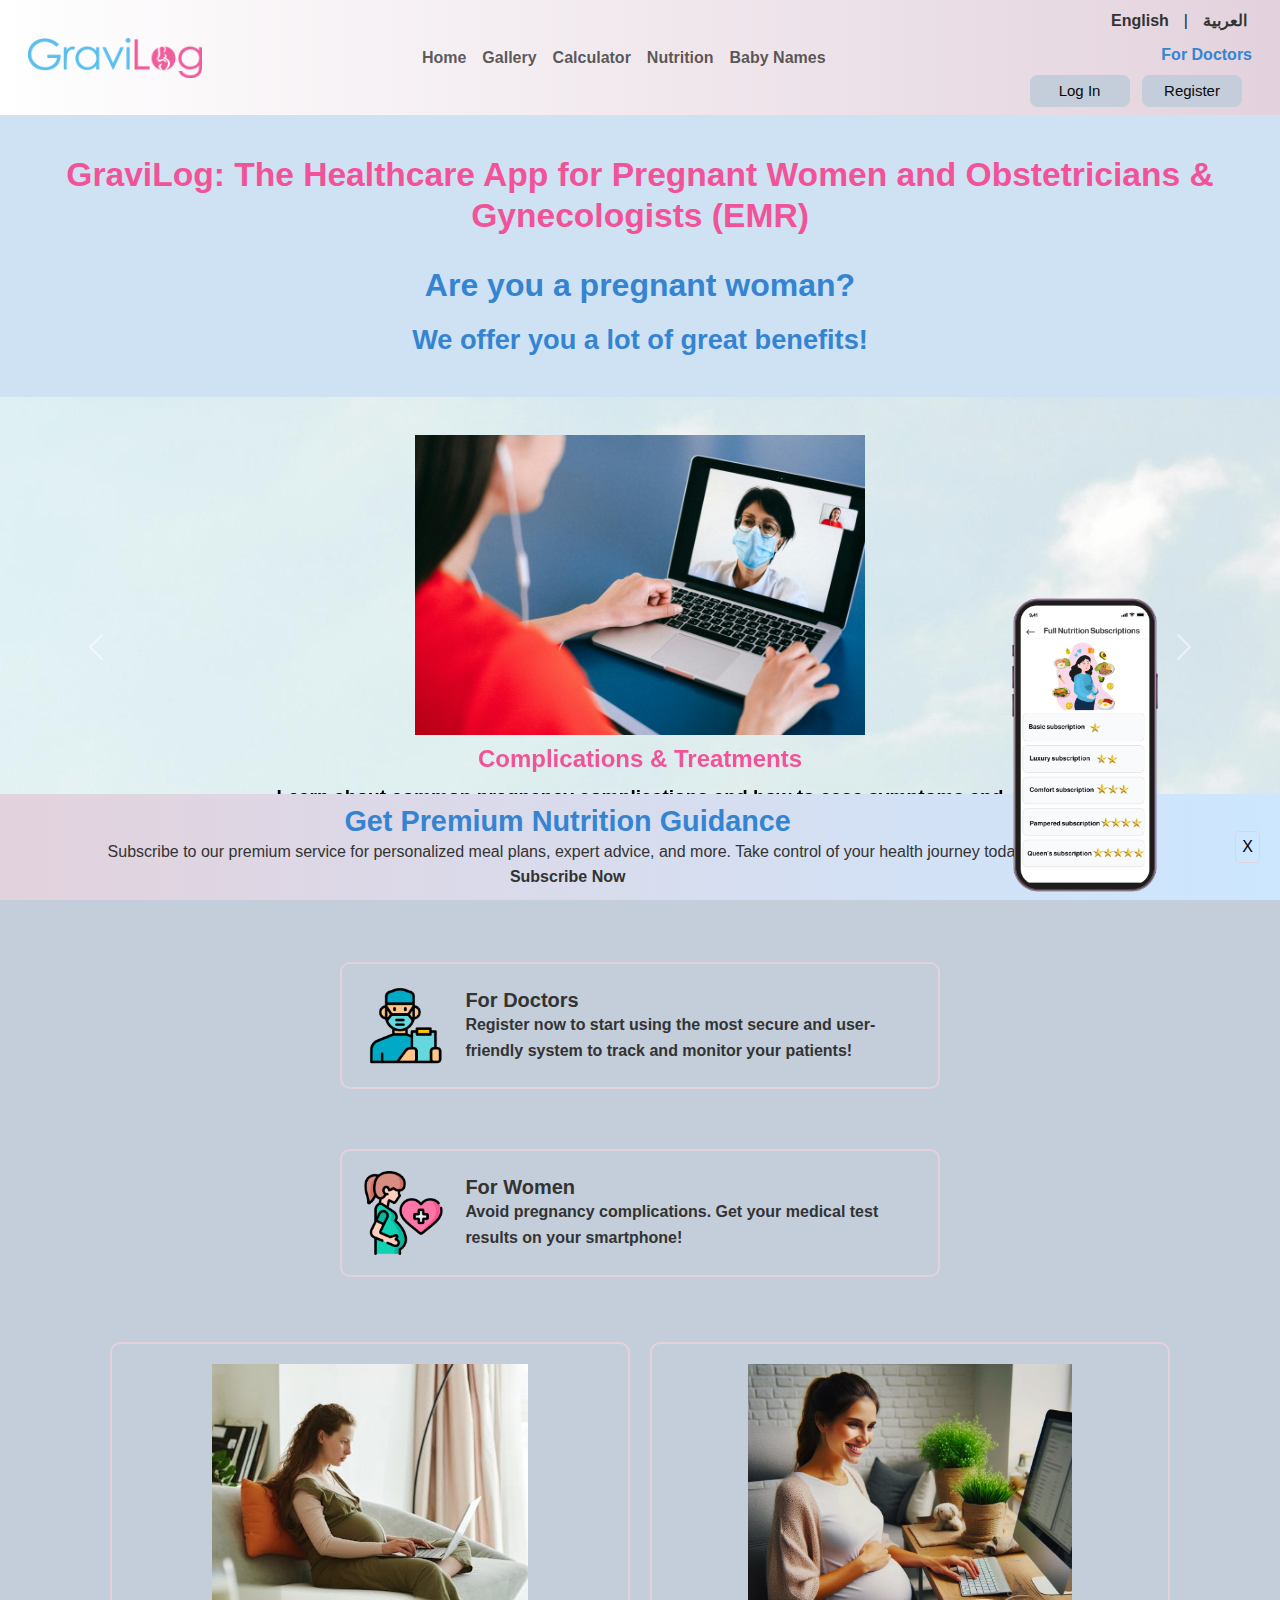
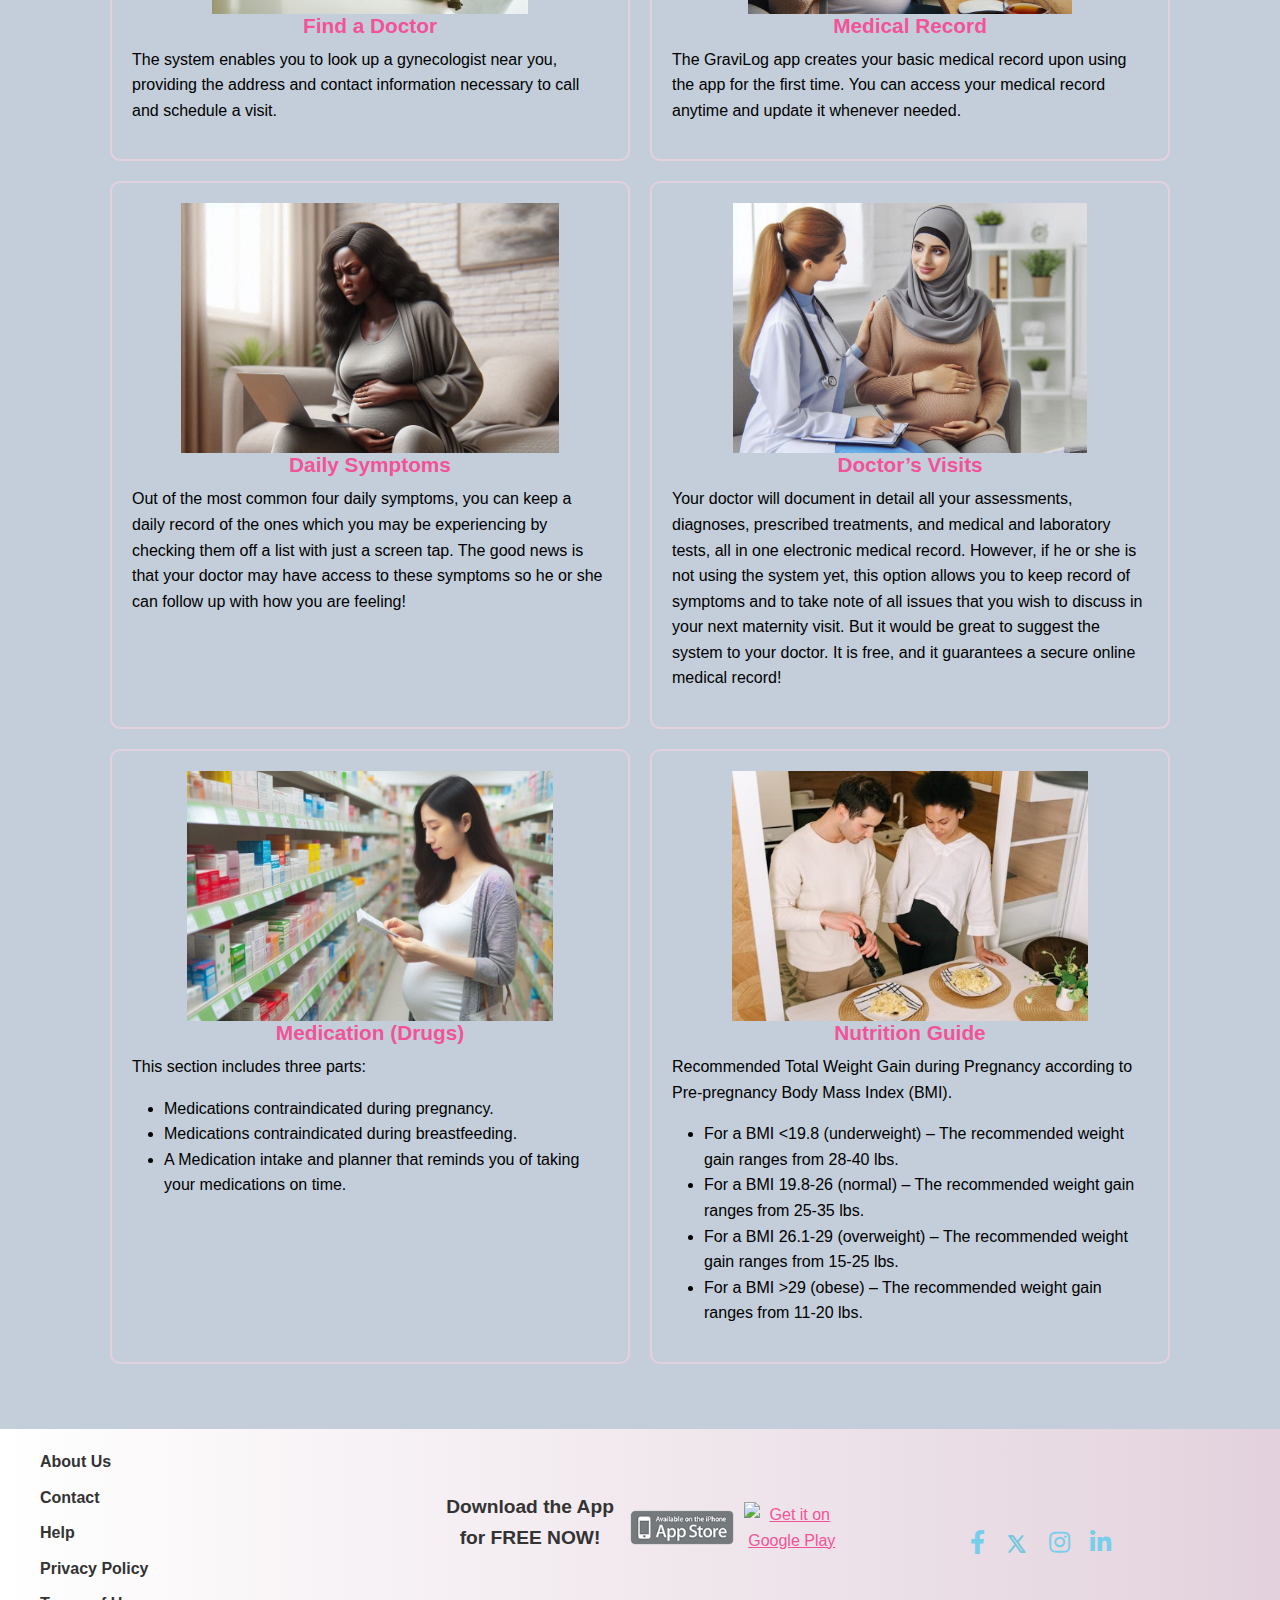
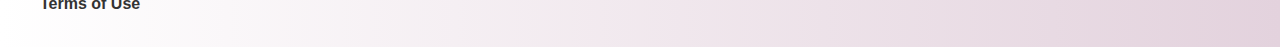
==== commit 8c0ec763: "added modal log in and register forms" ====
--- a/index.html
+++ b/index.html
@@ -56,10 +56,12 @@
                     <a href="doctor-info.html" class="for-doctors">For Doctors</a>
                 </div>
                 <div class="auth-buttons mt-2">
-                    <button class="custom-btn me-2" data-bs-toggle="modal" data-bs-target="#loginModal">
-                        Log In
+                    <button class="custom-btn me-2" data-bs-toggle="modal" data-bs-target="#authModal"
+                        id="openLoginModal"> Log In
                     </button>
-                    <button class="custom-btn" data-bs-toggle="modal" data-bs-target="#signupModal">
+                    <!-- Register Button (Directly Opens Register Form) -->
+                    <button class="custom-btn" data-bs-toggle="modal" data-bs-target="#authModal"
+                        id="openRegisterModal">
                         Register
                     </button>
                 </div>
@@ -244,7 +246,7 @@
             <!-- Media Sections -->
             <div class="media-container">
                 <div class="media-card">
-                    <a href="/sign/register">
+                    <a href="doc-registration.html" id="registerCard">
                         <img src="assets/register.png" alt="Register Icon" />
                         <div class="text-content">
                             <h2><strong>For Doctors</strong></h2>
@@ -441,6 +443,190 @@
             </div>
         </div>
     </footer>
+
+    <!-- Modal -->
+    <div class="modal fade" id="authModal" tabindex="-1" aria-labelledby="authModalLabel" aria-hidden="true">
+        <div class="modal-dialog modal-dialog-scrollable" role="document">
+            <div class="modal-content">
+                <div class="modal-header">
+                    <h5 class="modal-title" id="authModalLabel">Login</h5>
+                    <button type="button" class="btn-close" data-bs-dismiss="modal" aria-label="Close"></button>
+                </div>
+
+                <!-- Modal Body -->
+                <div class="modal-body">
+                    <!-- Login Form (Visible by Default) -->
+                    <div class="loginForm form-sec">
+                        <form>
+                            <div class="mb-3">
+                                <label for="loginEmail" class="form-label">Email address</label>
+                                <input type="email" class="form-control" id="loginEmail" placeholder="Enter your email" required>
+                            </div>
+                            <div class="mb-3">
+                                <label for="loginPassword" class="form-label">Password</label>
+                                <input type="password" class="form-control" id="loginPassword" placeholder="Enter your password" required>
+                            </div>
+                            <div class="d-flex justify-content-between align-items-center mb-3">
+                                <div class="form-check">
+                                    <input class="form-check-input" type="checkbox" id="rememberMe">
+                                    <label class="form-check-label" for="rememberMe">Remember me</label>
+                                </div>
+                                <a href="#" class="forgot-pass ms-3">Forgot password?</a>
+                            </div>
+                            <div class="d-grid gap-2">
+                                <button type="submit" class="btn btn-custom btn-md">Login</button>
+                            </div>
+                        </form>
+                        <p class="mt-3 text-center">
+                            Don't have an account? <a href="#" class="switch-to-register">Register</a>
+                        </p>
+                    </div>
+
+                    <!-- Register Form (Initially Hidden) -->
+                    <div class="registerForm form-sec d-none">
+                        <h6>Create a new account</h6>
+                        <form>
+                            <div class="row g-2">
+                                <div class="col-md-6">
+                                    <label for="registerName" class="form-label">Name</label>
+                                    <input type="text" class="form-control" id="registerName" placeholder="Name" required>
+                                </div>
+                                <div class="col-md-6">
+                                    <label for="registerSurname" class="form-label">Surname</label>
+                                    <input type="text" class="form-control" id="registerSurname" placeholder="Surname" required>
+                                </div>
+                                <div class="col-md-6">
+                                    <label for="registerEmail" class="form-label">Email</label>
+                                    <input type="email" class="form-control" id="registerEmail" placeholder="Email" required>
+                                </div>
+                                <div class="col-md-6">
+                                    <label for="repeatEmail" class="form-label">Repeat Email</label>
+                                    <input type="email" class="form-control" id="repeatEmail" placeholder="Email" required>
+                                </div>
+                            </div>
+                            
+                            <div class="row g-2 mt-2">
+                                <div class="col-md-6">
+                                    <label for="registerCity" class="form-label">City</label>
+                                    <input type="text" class="form-control" id="registerCity" placeholder="City" required>
+                                </div>
+                                <div class="mb-3">
+                                    <label for="registerCountry" class="form-label">Country</label>
+                                    <select class="form-select" id="registerCountry">
+                                        <option selected disabled value="">Select your country</option>
+                                        <option value="4">Algeria</option>
+                                        <option value="22">Argentina</option>
+                                        <option value="21">Australia</option>
+                                        <option value="36">Austria</option>
+                                        <option value="3">Bahrain</option>
+                                        <option value="52">Bangladesh</option>
+                                        <option value="50">Belgium</option>
+                                        <option value="23">Brazil</option>
+                                        <option value="49">Brunei</option>
+                                        <option value="51">Bulgaria</option>
+                                        <option value="70">Canada</option>
+                                        <option value="73">Colombia</option>
+                                        <option value="13">Qatar</option>
+                                        <option value="69">Croatia</option>
+                                        <option value="68">Cyprus</option>
+                                        <option value="25">Czech Republic</option>
+                                        <option value="26">Denmark</option>
+                                        <option value="59">Djibouti</option>
+                                        <option value="16">Egypt</option>
+                                        <option value="19">Eritrea</option>
+                                        <option value="18">Ethiopia</option>
+                                        <option value="66">Finland</option>
+                                        <option value="65">France</option>
+                                        <option value="32">Germany</option>
+                                        <option value="41">Greece</option>
+                                        <option value="81">Hong Kong</option>
+                                        <option value="79">Hungary</option>
+                                        <option value="57">Chad</option>
+                                        <option value="58">Chile</option>
+                                        <option value="30">China</option>
+                                        <option value="46">Iceland</option>
+                                        <option value="37">India</option>
+                                        <option value="42">Indonesia</option>
+                                        <option value="44">Iran</option>
+                                        <option value="6">Iraq</option>
+                                        <option value="45">Ireland</option>
+                                        <option value="47">Italy</option>
+                                        <option value="39">Japan</option>
+                                        <option value="1">Jordan</option>
+                                        <option value="74">Kenya</option>
+                                        <option value="8">Kuwait</option>
+                                        <option value="14">Lebanon</option>
+                                        <option value="15">Libya</option>
+                                        <option value="76">Malaysia</option>
+                                        <option value="75">Malta</option>
+                                        <option value="77">Mauritania</option>
+                                        <option value="33">Mexico</option>
+                                        <option value="9">Morocco</option>
+                                        <option value="80">Netherlands</option>
+                                        <option value="78">New zealand</option>
+                                        <option value="72">North korea</option>
+                                        <option value="35">Norway</option>
+                                        <option value="64">Oman</option>
+                                        <option value="48">Pakistan</option>
+                                        <option value="12">Palestine</option>
+                                        <option value="31">Philippines</option>
+                                        <option value="53">Poland</option>
+                                        <option value="24">Portugal</option>
+                                        <option value="60">Romania</option>
+                                        <option value="7">Saudi Arabia</option>
+                                        <option value="27">Senegal</option>
+                                        <option value="63">Serbia</option>
+                                        <option value="61">Singapore</option>
+                                        <option value="29">Somalia</option>
+                                        <option value="71">South Korea</option>
+                                        <option value="20">Spain</option>
+                                        <option value="5">Sudan</option>
+                                        <option value="28">Sweden</option>
+                                        <option value="62">Switzerland</option>
+                                        <option value="11">Syria</option>
+                                        <option value="55">Taiwan</option>
+                                        <option value="54">Thailand</option>
+                                        <option value="10">Tunisia</option>
+                                        <option value="56">Turkey</option>
+                                        <option value="43">Ukraine</option>
+                                        <option value="2">United Arab Emirates</option>
+                                        <option value="34">United kingdom</option>
+                                        <option value="38">USA</option>
+                                        <option value="67">Vietnam</option>
+                                        <option value="40">Yemen</option>
+                                        <option value="17">Others</option>
+                                    </select>
+                                </div>
+                            
+                                <div class="row g-2 mt-2">
+                                    <div class="col-md-6">
+                                        <label for="registerPassword" class="form-label">Password</label>
+                                        <input type="password" class="form-control" id="registerPassword" placeholder="Password" required autocomplete="new-password">
+                                    </div>
+                                    <div class="col-md-6">
+                                        <label for="repeatPassword" class="form-label">Repeat Password</label>
+                                        <input type="password" class="form-control" id="repeatPassword" placeholder="Repeat Password" required autocomplete="new-password">
+                                    </div>
+                                </div>
+                                
+                            
+                            <div class="form-check mt-3">
+                                <input class="form-check-input" type="checkbox" id="termsAgree" required>
+                                <label class="form-check-label" for="termsAgree">I agree to the <a href="#">Terms and Conditions</a></label>
+                            </div>
+                            <div class="mt-3">
+                                <button type="submit" class="btn btn-custom btn-md">Register</button>
+                            </div>
+                            <p class="mt-3">
+                                Already have an account? <a href="#" class="switch-to-login">Log In</a>
+                            </p>
+                        </form>
+                    </div>
+                </div>
+            </div>
+        </div>
+    </div>
+
     <script src="https://ajax.googleapis.com/ajax/libs/jquery/3.6.0/jquery.min.js"></script>
     <script src="https://cdn.jsdelivr.net/npm/bootstrap@5.3.0/dist/js/bootstrap.bundle.min.js"></script>
     <script src="script.js"></script>
--- a/styles.css
+++ b/styles.css
@@ -54,38 +54,34 @@
 .for-doctors:hover {
   color: #ef5d9c;
 }
+
 #language-picker {
   display: flex;
   align-items: center;
   white-space: nowrap;
 }
-
 #language-picker ul {
-  list-style: none; /* Remove default list styling */
+  list-style: none; 
   margin: 0;
   padding: 0;
   display: flex;
   align-items: center;
 }
-
 #language-picker li {
   margin: 0 5px;
 }
-
 #language-picker .separator {
-  margin: 0 10px; /* Adjust margin for separator */
+  margin: 0 10px; 
   font-weight: normal;
 }
-
 #language-picker a {
   text-decoration: none;
   font-weight: 700;
-  color: #333; /* Adjust link color */
+  color: #333; 
   transition: color 0.3s ease;
 }
-
 #language-picker a:hover {
-  color: #007bff; /* Change color on hover */
+  color: #007bff; 
 }
 
 .custom-btn {
@@ -100,16 +96,14 @@
   width: 100px;
   margin-right: 10px;
 }
-
 .custom-btn:hover {
   background-color: #f379ae;
   border: 1px solid #f379ae;
   color: white;
 }
-
 .btn-custom:active {
   color: #f379ae;
-  box-shadow: inset 4px 4px 12px #454444, inset -4px -4px 12px #ffffff; /* Inset shadow on click */
+  box-shadow: inset 4px 4px 12px #454444, inset -4px -4px 12px #ffffff; 
 }
 
 @media (max-width: 992px) {
@@ -186,6 +180,7 @@
     text-align: center;
   }
 }
+
 .container {
   max-width: 800px;
   margin: 0 auto;
@@ -281,12 +276,6 @@
 #page {
   padding: 40px 20px;
 }
-h3 {
-  color: #f25398;
-  font-size: 1.3rem;
-  font-weight: bold;
-  text-align: center;
-}
 .page-content ul {
   display: flex;
   justify-content: space-around;
@@ -315,6 +304,12 @@
   margin-top: 10px;
   font-size: 1.1rem;
   color: #333;
+}
+h3 {
+  color: #f25398;
+  font-size: 1.3rem;
+  font-weight: bold;
+  text-align: center;
 }
 
 .benefits {
@@ -379,7 +374,6 @@
   gap: 20px;
   text-decoration: none;
 }
-
 .media-card a img {
   border-radius: 10px;
   max-width: 15%;
@@ -387,7 +381,6 @@
   transition: transform 0.3s ease;
   cursor: pointer;
 }
-
 .media-card a p {
   margin: 0;
   font-size: 1rem;
@@ -395,7 +388,6 @@
   color: #333;
   flex: 1;
 }
-
 .media-card a:hover p {
   color: #f25398;
 }
@@ -409,6 +401,192 @@
   display: flex;
   flex-direction: column;
   justify-content: center;
+}
+
+/* Custom styling for the Doctor's Registration modal */
+.modal-content {
+  border-radius: 10px;
+  padding: 0px;
+}
+
+.modal-header {
+  background-color: #f7f7f7;
+  border-bottom: 1px solid #ddd;
+}
+
+.modal-title {
+  font-size: 15px;
+  font-weight: bold;
+  color: #333;
+}
+.modal-dialog {
+  max-width: 300px; 
+  margin: 1.75rem auto; 
+}
+.modal-body {
+  padding: 1rem 1.5rem;
+  background-color: #e3d2dd;
+}
+
+.modal-body form {
+  display: flex;
+  flex-wrap: wrap;
+  gap: 15px;
+}
+
+.form-group {
+  flex-basis: 100%; 
+}
+
+@media (min-width: 768px) {
+  .form-group.one-half {
+      flex-basis: 48%; 
+  }
+}
+
+.inline-input label {
+  font-weight: 500;
+  font-size: 14px;
+  margin-bottom: 5px;
+}
+
+.form-control {
+  padding: 8px;
+  font-size: 14px;
+  border-radius: 5px;
+  border: 1px solid #ddd;
+  margin-top: 10px;
+}
+
+.btn-save {
+  background-color: #f25398; 
+  color: #fff;
+  padding: 10px 20px;
+  font-size: 16px;
+  border: none;
+  border-radius: 5px;
+  cursor: pointer;
+}
+
+.btn-save:hover {
+  background-color: #f1e2e9;
+}
+
+@media (min-width: 576px) {
+  .modal-dialog {
+      max-width: 700px; 
+  }
+}
+.btn-login {
+  background-color: #f25398; 
+}
+/* Optional: Custom styles for error messages or required fields */
+input:required {
+  border: 1px solid #f25398; 
+}
+.form-control {
+  border: 1px solid #f25398;
+}
+a {
+  color: #f25398;
+  text-decoration: underline;
+}
+.form-check-input {
+  border: var(--bs-border-width) solid #f25398;
+}
+input:focus {
+  border-color: #f25398;
+}
+
+.form-check-input:checked {
+  background-color: #f25398;
+  border-color: #f25398;
+}
+
+/* Style the modal content specifically for the doctor registration */
+#doctorRegistrationModal .modal-content {
+    border-radius: 10px;
+    padding: 0; 
+    background-color: #f7f7f7; 
+}
+
+/* Style the modal header */
+#doctorRegistrationModal .modal-header {
+    background-color: #f7f7f7;
+    border-bottom: 1px solid #ddd;
+}
+
+/* Ensure the modal title is styled */
+#doctorRegistrationModal .modal-title {
+    font-size: 15px;
+    font-weight: bold;
+    color: #333; 
+}
+
+/* Style the modal dialog (outer container of the modal) */
+#doctorRegistrationModal .modal-dialog {
+    max-width: 600px; 
+    margin: 1.75rem auto; 
+}
+
+
+
+/* Form elements inside the modal */
+#doctorRegistrationModal .form-control {
+    padding: 8px;
+    font-size: 14px;
+    border-radius: 5px;
+    border: 1px solid #ddd; 
+    margin-top: 10px; 
+}
+
+/* Custom button styling for the doctor registration modal */
+#doctorRegistrationModal .btn-save {
+    background-color: #f25398; 
+    color: #fff;
+    padding: 10px 20px;
+    font-size: 16px;
+    border: none;
+    border-radius: 5px;
+    cursor: pointer;
+}
+
+/* Add hover effect for the save button */
+#doctorRegistrationModal .btn-save:hover {
+    background-color: #f1e2e9; 
+}
+
+/* Focus state for form inputs */
+#doctorRegistrationModal input:focus {
+    border-color: #f25398; 
+}
+
+/* Dropdown select styling */
+#doctorRegistrationModal select {
+    border: 1px solid #f25398; 
+    border-radius: 5px;
+}
+
+/* Custom styles for error messages or required fields inside the modal */
+#doctorRegistrationModal input:required {
+    border: 1px solid #f25398;
+}
+.registration-card {
+  max-width: 600px; 
+    margin: 1.75rem auto; 
+}
+
+/* Custom styles for the custom button */
+.btn-custom {
+  background-color: #f25398; 
+  color: white; 
+  border: none; 
+  border-radius: 4px; 
+  transition: background-color 0.3s ease; 
+}
+
+.btn-custom:hover {
+  background-color: #c3ceda; 
 }
 /* Cards */
 .card-container,
@@ -524,7 +702,7 @@
   }
 
   .ribbon-content {
-    padding-right: 150px; 
+    padding-right: 160px; 
   }
 }
 
@@ -619,3 +797,45 @@
   font-size: 1.5em;
   text-decoration: none;
 }
+
+/* Midal Forms */
+.social-login button {
+  color: #fff;
+  width: 40px; /* Make the buttons a bit bigger */
+  height: 40px;
+  border-radius: 50%;
+  display: inline-flex;
+  justify-content: center;
+  align-items: center;
+  margin: 0 10px; /* Spacing between buttons */
+  transition: background-color 0.3s ease; /* Smooth hover transition */
+}
+
+button.facebook {
+  background-color: #3b5998; 
+}
+
+button.google {
+  background-color: green; 
+}
+
+button.apple {
+  background-color: grey; 
+}
+
+.social-login button:hover {
+  opacity: 0.8; /* Subtle hover effect */
+}
+.form-sec {
+  transition: all 0.5s ease-in-out;
+}
+
+.form-sec.slide-in {
+  transform: translateX(0);
+  opacity: 1;
+}
+
+.form-sec.slide-out {
+  transform: translateX(100%);
+  opacity: 0;
+}
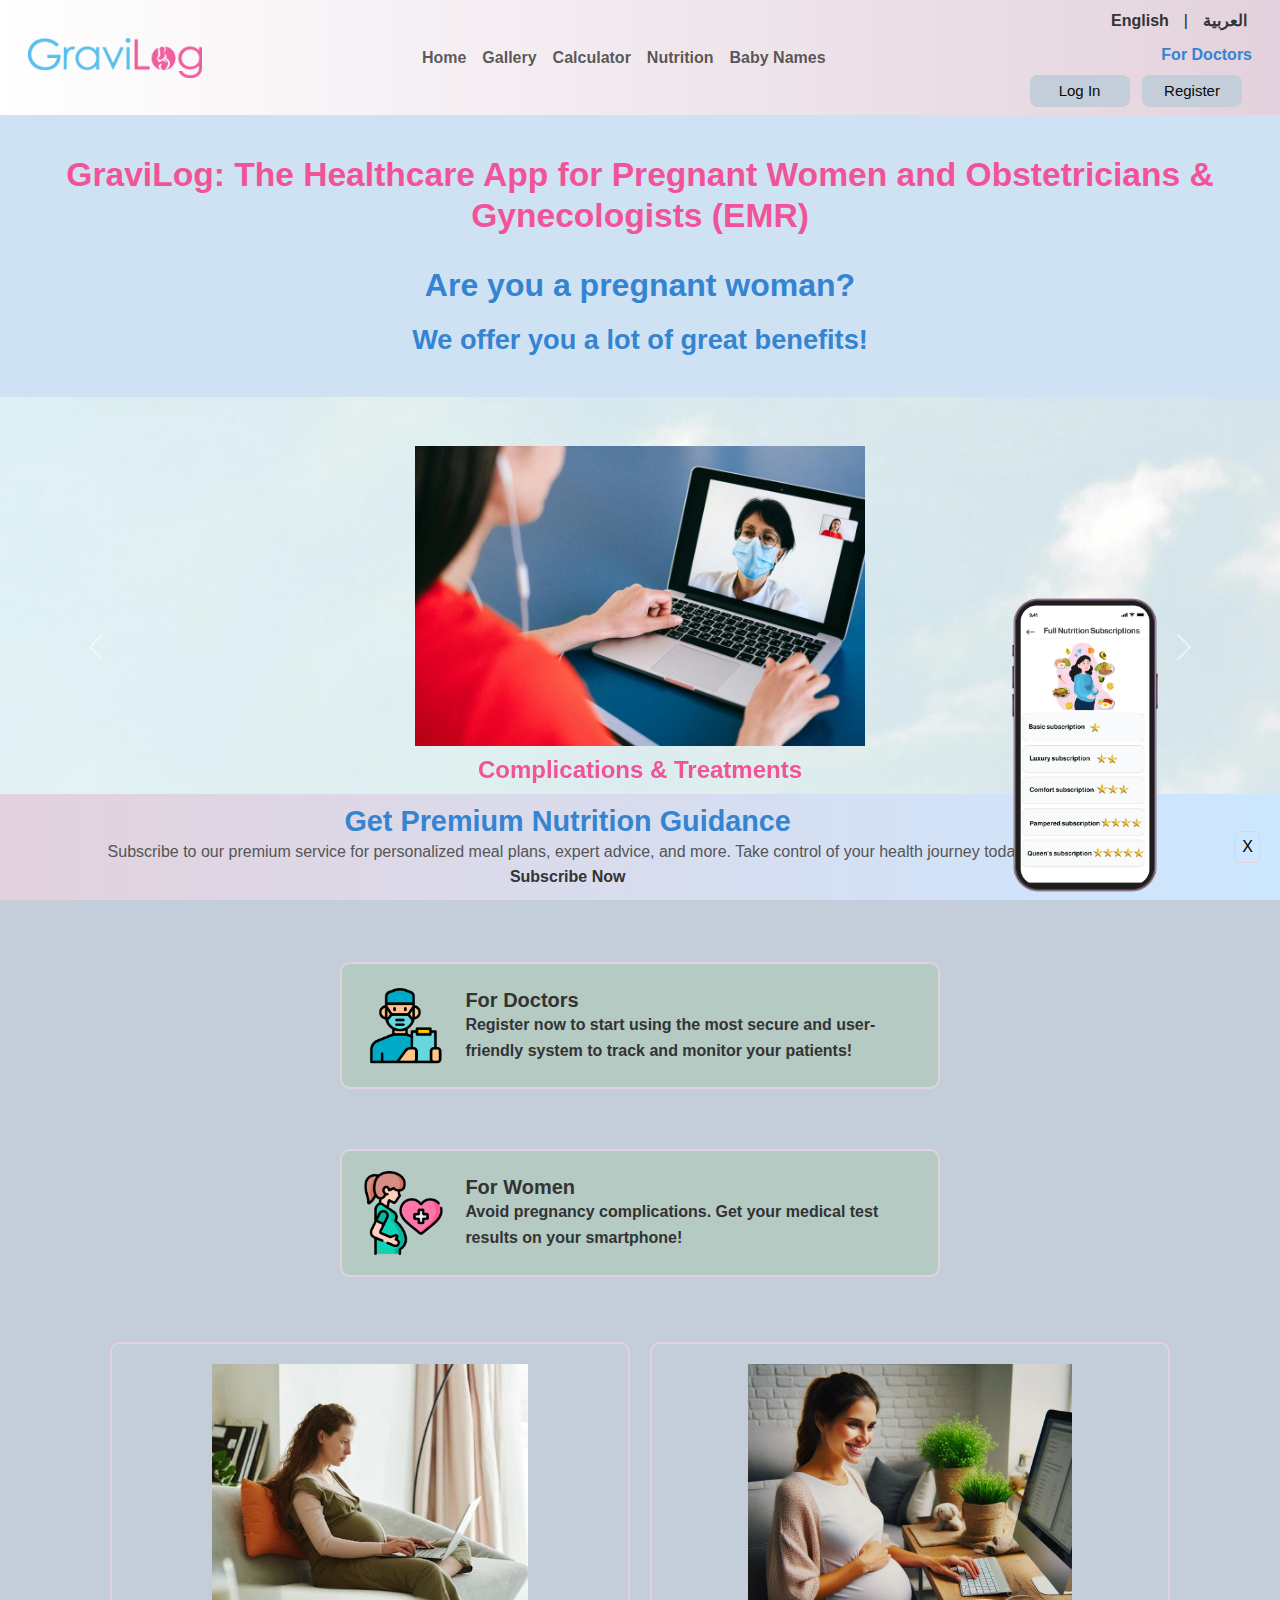
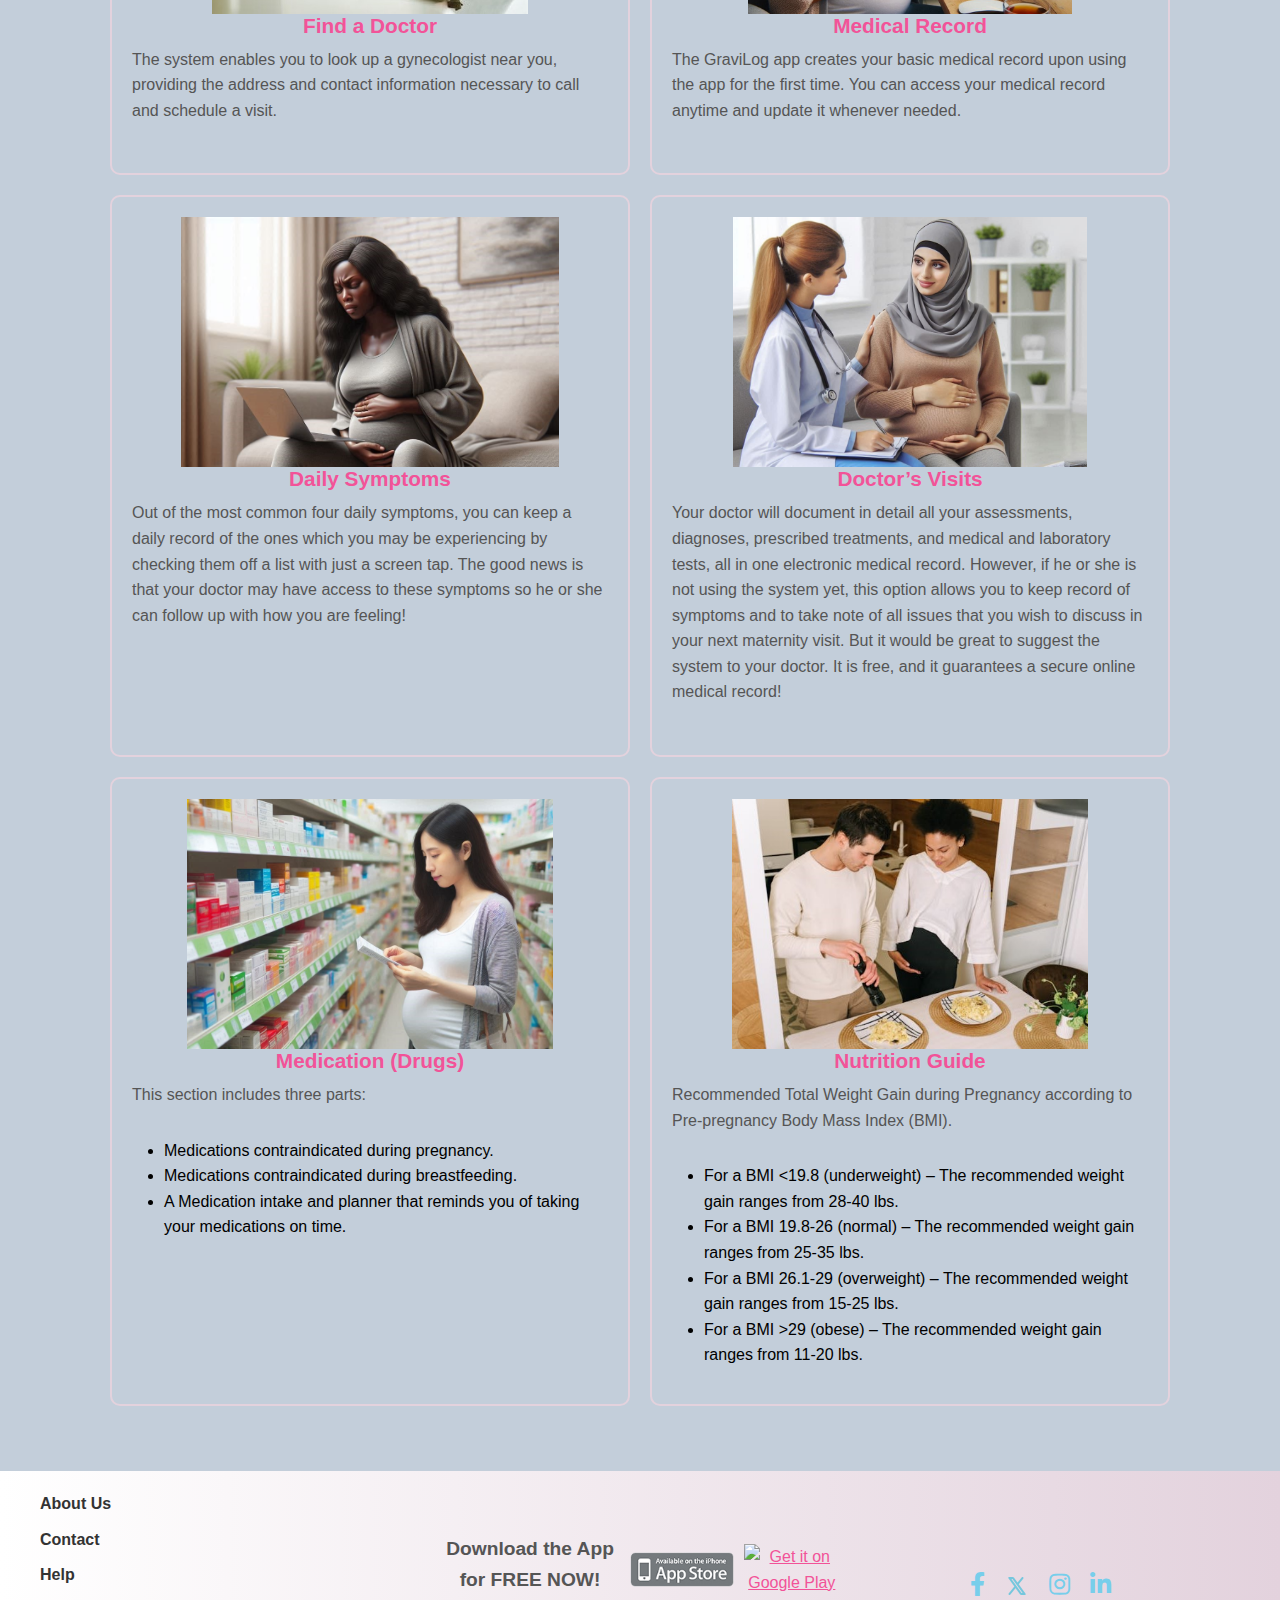
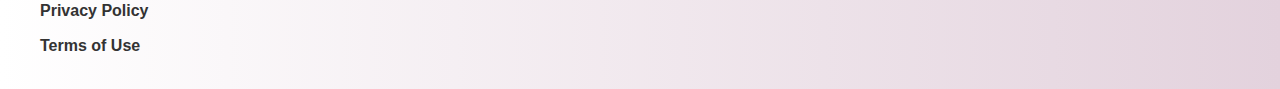
==== commit 6304009d: "created and linked pages to the navbar menu and footer, improved the style of the modal forms" ====
--- a/index.html
+++ b/index.html
@@ -409,11 +409,11 @@
         <div class="footer-container">
             <div class="footer-menu">
                 <ul>
-                    <li><a href="#about-us">About Us</a></li>
-                    <li><a href="#contact">Contact</a></li>
-                    <li><a href="#help">Help</a></li>
-                    <li><a href="#privacy-policy">Privacy Policy</a></li>
-                    <li><a href="#terms-of-use">Terms of Use</a></li>
+                    <li><a href="About-us.html">About Us</a></li>
+                    <li><a href="Contact.html">Contact</a></li>
+                    <li><a href="Help.html">Help</a></li>
+                    <li><a href="Privacy-policy.html">Privacy Policy</a></li>
+                    <li><a href="Terms-of-use.html">Terms of Use</a></li>
                 </ul>
             </div>
             <div class="badge-container">
@@ -446,7 +446,7 @@
 
     <!-- Modal -->
     <div class="modal fade" id="authModal" tabindex="-1" aria-labelledby="authModalLabel" aria-hidden="true">
-        <div class="modal-dialog modal-dialog-scrollable" role="document">
+        <div class="modal-dialog modal-centered-small modal-dialog-centered" role="document">
             <div class="modal-content">
                 <div class="modal-header">
                     <h5 class="modal-title" id="authModalLabel">Login</h5>
@@ -454,17 +454,19 @@
                 </div>
 
                 <!-- Modal Body -->
-                <div class="modal-body">
+                <div class="modal-body text-center">
                     <!-- Login Form (Visible by Default) -->
                     <div class="loginForm form-sec">
                         <form>
                             <div class="mb-3">
                                 <label for="loginEmail" class="form-label">Email address</label>
-                                <input type="email" class="form-control" id="loginEmail" placeholder="Enter your email" required>
+                                <input type="email" class="form-control" id="loginEmail" placeholder="Enter your email"
+                                    required>
                             </div>
                             <div class="mb-3">
                                 <label for="loginPassword" class="form-label">Password</label>
-                                <input type="password" class="form-control" id="loginPassword" placeholder="Enter your password" required>
+                                <input type="password" class="form-control" id="loginPassword"
+                                    placeholder="Enter your password" required>
                             </div>
                             <div class="d-flex justify-content-between align-items-center mb-3">
                                 <div class="form-check">
@@ -477,7 +479,7 @@
                                 <button type="submit" class="btn btn-custom btn-md">Login</button>
                             </div>
                         </form>
-                        <p class="mt-3 text-center">
+                        <p class="mt-3">
                             Don't have an account? <a href="#" class="switch-to-register">Register</a>
                         </p>
                     </div>
@@ -489,28 +491,30 @@
                             <div class="row g-2">
                                 <div class="col-md-6">
                                     <label for="registerName" class="form-label">Name</label>
-                                    <input type="text" class="form-control" id="registerName" placeholder="Name" required>
+                                    <input type="text" class="form-control" id="registerName" placeholder="Name"
+                                        required>
                                 </div>
                                 <div class="col-md-6">
                                     <label for="registerSurname" class="form-label">Surname</label>
-                                    <input type="text" class="form-control" id="registerSurname" placeholder="Surname" required>
+                                    <input type="text" class="form-control" id="registerSurname" placeholder="Surname"
+                                        required>
                                 </div>
                                 <div class="col-md-6">
                                     <label for="registerEmail" class="form-label">Email</label>
-                                    <input type="email" class="form-control" id="registerEmail" placeholder="Email" required>
+                                    <input type="email" class="form-control" id="registerEmail" placeholder="Email"
+                                        required>
                                 </div>
                                 <div class="col-md-6">
                                     <label for="repeatEmail" class="form-label">Repeat Email</label>
-                                    <input type="email" class="form-control" id="repeatEmail" placeholder="Email" required>
-                                </div>
-                            </div>
-                            
-                            <div class="row g-2 mt-2">
+                                    <input type="email" class="form-control" id="repeatEmail" placeholder="Email"
+                                        required>
+                                </div>
                                 <div class="col-md-6">
                                     <label for="registerCity" class="form-label">City</label>
-                                    <input type="text" class="form-control" id="registerCity" placeholder="City" required>
-                                </div>
-                                <div class="mb-3">
+                                    <input type="text" class="form-control" id="registerCity" placeholder="City"
+                                        required>
+                                </div>
+                                <div class="col-md-6">
                                     <label for="registerCountry" class="form-label">Country</label>
                                     <select class="form-select" id="registerCountry">
                                         <option selected disabled value="">Select your country</option>
@@ -597,27 +601,30 @@
                                         <option value="17">Others</option>
                                     </select>
                                 </div>
-                            
-                                <div class="row g-2 mt-2">
-                                    <div class="col-md-6">
-                                        <label for="registerPassword" class="form-label">Password</label>
-                                        <input type="password" class="form-control" id="registerPassword" placeholder="Password" required autocomplete="new-password">
-                                    </div>
-                                    <div class="col-md-6">
-                                        <label for="repeatPassword" class="form-label">Repeat Password</label>
-                                        <input type="password" class="form-control" id="repeatPassword" placeholder="Repeat Password" required autocomplete="new-password">
-                                    </div>
-                                </div>
-                                
-                            
+                            </div>
+                            <div class="row g-2 mt-2">
+                                <div class="col-md-6">
+                                    <label for="registerPassword" class="form-label">Password</label>
+                                    <input type="password" class="form-control" id="registerPassword"
+                                        placeholder="Password" required autocomplete="new-password">
+                                </div>
+                                <div class="col-md-6">
+                                    <label for="repeatPassword" class="form-label">Repeat Password</label>
+                                    <input type="password" class="form-control" id="repeatPassword"
+                                        placeholder="Repeat Password" required autocomplete="new-password">
+                                </div>
+                            </div>
+
+
                             <div class="form-check mt-3">
                                 <input class="form-check-input" type="checkbox" id="termsAgree" required>
-                                <label class="form-check-label" for="termsAgree">I agree to the <a href="#">Terms and Conditions</a></label>
+                                <label class="form-check-label" for="termsAgree">I agree to the <a href="#">Terms and
+                                        Conditions</a></label>
                             </div>
                             <div class="mt-3">
                                 <button type="submit" class="btn btn-custom btn-md">Register</button>
                             </div>
-                            <p class="mt-3">
+                            <p class="mt-3 text-center">
                                 Already have an account? <a href="#" class="switch-to-login">Log In</a>
                             </p>
                         </form>
--- a/styles.css
+++ b/styles.css
@@ -35,6 +35,7 @@
   font-weight: bold;
   color: #333;
 }
+
 .navbar-nav a:hover {
   text-decoration: underline;
 }
@@ -51,6 +52,7 @@
   margin-left: 10px;
   cursor: pointer;
 }
+
 .for-doctors:hover {
   color: #ef5d9c;
 }
@@ -60,28 +62,33 @@
   align-items: center;
   white-space: nowrap;
 }
+
 #language-picker ul {
-  list-style: none; 
+  list-style: none;
   margin: 0;
   padding: 0;
   display: flex;
   align-items: center;
 }
+
 #language-picker li {
   margin: 0 5px;
 }
+
 #language-picker .separator {
-  margin: 0 10px; 
+  margin: 0 10px;
   font-weight: normal;
 }
+
 #language-picker a {
   text-decoration: none;
   font-weight: 700;
-  color: #333; 
+  color: #333;
   transition: color 0.3s ease;
 }
+
 #language-picker a:hover {
-  color: #007bff; 
+  color: #007bff;
 }
 
 .custom-btn {
@@ -96,14 +103,11 @@
   width: 100px;
   margin-right: 10px;
 }
+
 .custom-btn:hover {
   background-color: #f379ae;
   border: 1px solid #f379ae;
   color: white;
-}
-.btn-custom:active {
-  color: #f379ae;
-  box-shadow: inset 4px 4px 12px #454444, inset -4px -4px 12px #ffffff; 
 }
 
 @media (max-width: 992px) {
@@ -140,6 +144,7 @@
     align-items: center;
     z-index: 1000;
   }
+
   .right-items a,
   .right-items button {
     margin: 0 5px;
@@ -151,6 +156,7 @@
     flex-direction: column;
     align-items: flex-start;
   }
+
   .navbar-toggler {
     display: block;
     flex-direction: column;
@@ -161,19 +167,23 @@
     width: 100%;
     text-align: left;
   }
+
   .navbar-brand img.logo {
     max-height: 40px;
   }
+
   .right-items {
     display: flex;
     flex-direction: column;
   }
+
   .right-items a,
   .right-items button {
     margin-bottom: 10px;
     margin-right: 0;
     margin-left: auto;
   }
+
   .language-picker,
   .for .for-doctors {
     margin-bottom: 10px;
@@ -195,6 +205,7 @@
   text-align: center;
   background-image: url("assets/car-background.png");
 }
+
 .carusel,
 .carousel-inner {
   margin: 0;
@@ -203,6 +214,7 @@
   background-size: cover;
   background-position: center;
 }
+
 .car-card {
   display: flex;
   flex-direction: column;
@@ -214,17 +226,20 @@
   margin: auto;
   height: 500px;
 }
+
 .car-card-content {
   color: #000;
   font-size: 1.2rem;
   font-weight: bold;
   text-align: center;
 }
+
 .car-card-title {
   color: #f25398;
   font-size: 1.5rem;
   font-weight: bold;
 }
+
 .car-card-img {
   display: block;
   height: auto;
@@ -237,6 +252,7 @@
   .car-card {
     max-width: 100%;
   }
+
   .car-card-img {
     max-height: 200px;
   }
@@ -249,6 +265,7 @@
   background-color: #cfe2f3;
   padding: 20px;
 }
+
 .heading-section h1 {
   font-size: 2.6rem;
   font-family: "Segoe UI", Tahoma, Geneva, Verdana, sans-serif;
@@ -259,12 +276,14 @@
   color: #f25398;
   margin-bottom: 5px;
 }
+
 .heading-section h2 {
   font-size: 2rem;
   font-weight: bold;
   margin: 10px 0 20px;
   color: #3484d2;
 }
+
 h4 {
   font-size: 1.7rem;
   font-weight: bold;
@@ -276,6 +295,7 @@
 #page {
   padding: 40px 20px;
 }
+
 .page-content ul {
   display: flex;
   justify-content: space-around;
@@ -283,6 +303,7 @@
   gap: 20px;
   margin-top: 30px;
 }
+
 .page-content ul li {
   background-color: #fff;
   padding: 15px;
@@ -291,20 +312,24 @@
   flex: 1 1 calc(25% - 40px);
   box-shadow: 0 4px 10px rgba(0, 0, 0, 0.5);
 }
+
 .page-content ul li img {
   max-height: 100px;
   margin-bottom: 15px;
   transition: transform 0.3s ease;
 }
+
 .page-content ul li img:hover {
   transform: scale(1.1);
 }
+
 .page-content ul li strong {
   display: block;
   margin-top: 10px;
   font-size: 1.1rem;
   color: #333;
 }
+
 h3 {
   color: #f25398;
   font-size: 1.3rem;
@@ -323,9 +348,11 @@
     width: 100%;
     max-width: 500px;
   }
+
   .media-card {
     flex: 1 1 calc(50% - 20px);
   }
+
   footer p {
     font-size: 0.6rem;
   }
@@ -359,7 +386,7 @@
 }
 
 .media-card a {
-  background-color: #c3ceda;
+  background-color: #b4cac3;
   flex: 1 1 400px;
   border: 2px solid #e3d2dd;
   padding: 20px;
@@ -374,6 +401,7 @@
   gap: 20px;
   text-decoration: none;
 }
+
 .media-card a img {
   border-radius: 10px;
   max-width: 15%;
@@ -381,6 +409,7 @@
   transition: transform 0.3s ease;
   cursor: pointer;
 }
+
 .media-card a p {
   margin: 0;
   font-size: 1rem;
@@ -388,25 +417,30 @@
   color: #333;
   flex: 1;
 }
+
 .media-card a:hover p {
   color: #f25398;
 }
+
 .media-card h2 {
   margin: 0;
   font-size: 1.25rem;
   font-weight: bold;
   color: #333;
 }
+
 .media-card .text-content {
   display: flex;
   flex-direction: column;
   justify-content: center;
 }
 
-/* Custom styling for the Doctor's Registration modal */
+/* Custom styling for modals */
 .modal-content {
   border-radius: 10px;
   padding: 0px;
+  align-items: center;
+  display: block !important;
 }
 
 .modal-header {
@@ -419,28 +453,30 @@
   font-weight: bold;
   color: #333;
 }
+
 .modal-dialog {
-  max-width: 300px; 
-  margin: 1.75rem auto; 
-}
+  max-width: 300px;
+  margin: 1.75rem auto;
+}
+
 .modal-body {
   padding: 1rem 1.5rem;
   background-color: #e3d2dd;
 }
 
 .modal-body form {
-  display: flex;
   flex-wrap: wrap;
   gap: 15px;
+  align-items: center;
 }
 
 .form-group {
-  flex-basis: 100%; 
+  flex-basis: 100%;
 }
 
 @media (min-width: 768px) {
   .form-group.one-half {
-      flex-basis: 48%; 
+    flex-basis: 48%;
   }
 }
 
@@ -450,17 +486,99 @@
   margin-bottom: 5px;
 }
 
-.form-control {
+.form-control,
+.form-select {
   padding: 8px;
-  font-size: 14px;
+  font-size: 1rem;
+  font-weight: 400;
   border-radius: 5px;
   border: 1px solid #ddd;
   margin-top: 10px;
-}
-
-.btn-save {
-  background-color: #f25398; 
-  color: #fff;
+  align-items: center;
+}
+
+@media (min-width: 576px) {
+  .modal-dialog {
+    max-width: 700px;
+  }
+}
+
+.btn {
+  background-color: #f379ae;
+  font-family: Arial, sans-serif;
+  border: none;
+  border-radius: 5px;
+  cursor: pointer;
+  padding: 10px 20px;
+  transition: background-color 0.3s ease;
+}
+
+.btn-custom:hover {
+  background-color: whitesmoke;
+}
+
+.btn-custom {
+  background-color: #f379ae;
+  color: #333;
+}
+
+a {
+  color: #f25398;
+  text-decoration: underline;
+}
+
+.form-check-input {
+  border: var(--bs-border-width) solid whitesmoke;
+}
+
+
+.form-check-input:checked {
+  background-color: #f25398;
+  border-color: #f25398;
+}
+
+/* Style the modal content specifically for the doctor registration */
+#doctorRegistrationModal .modal-content {
+  border-radius: 10px;
+  padding: 0;
+  background-color: #f7f7f7;
+}
+
+/* Style the modal header */
+#doctorRegistrationModal .modal-header {
+  background-color: #f7f7f7;
+  border-bottom: 1px solid #ddd;
+}
+
+/* Ensure the modal title is styled */
+#doctorRegistrationModal .modal-title {
+  font-size: 15px;
+  font-weight: bold;
+  color: #333;
+}
+
+/* Style the modal dialog (outer container of the modal) */
+#doctorRegistrationModal .modal-dialog {
+  max-width: 600px;
+  margin: 1.75rem auto;
+}
+
+/* Form elements inside the modal */
+#doctorRegistrationModal .form-control {
+  padding: 8px;
+  border-radius: 5px;
+  border: 1px solid #ddd;
+  margin-top: 10px;
+}
+
+.registration-card {
+  max-width: 600px;
+  margin: 1.75rem auto;
+}
+/* Doctor's reitration btn */
+.btn-reg {
+  background-color: #3484d2;
+  color: #ddd;
   padding: 10px 20px;
   font-size: 16px;
   border: none;
@@ -468,126 +586,13 @@
   cursor: pointer;
 }
 
-.btn-save:hover {
-  background-color: #f1e2e9;
-}
-
-@media (min-width: 576px) {
-  .modal-dialog {
-      max-width: 700px; 
-  }
-}
-.btn-login {
-  background-color: #f25398; 
-}
-/* Optional: Custom styles for error messages or required fields */
-input:required {
-  border: 1px solid #f25398; 
-}
-.form-control {
-  border: 1px solid #f25398;
-}
-a {
-  color: #f25398;
-  text-decoration: underline;
-}
-.form-check-input {
-  border: var(--bs-border-width) solid #f25398;
-}
-input:focus {
-  border-color: #f25398;
-}
-
-.form-check-input:checked {
-  background-color: #f25398;
-  border-color: #f25398;
-}
-
-/* Style the modal content specifically for the doctor registration */
-#doctorRegistrationModal .modal-content {
-    border-radius: 10px;
-    padding: 0; 
-    background-color: #f7f7f7; 
-}
-
-/* Style the modal header */
-#doctorRegistrationModal .modal-header {
-    background-color: #f7f7f7;
-    border-bottom: 1px solid #ddd;
-}
-
-/* Ensure the modal title is styled */
-#doctorRegistrationModal .modal-title {
-    font-size: 15px;
-    font-weight: bold;
-    color: #333; 
-}
-
-/* Style the modal dialog (outer container of the modal) */
-#doctorRegistrationModal .modal-dialog {
-    max-width: 600px; 
-    margin: 1.75rem auto; 
-}
-
-
-
-/* Form elements inside the modal */
-#doctorRegistrationModal .form-control {
-    padding: 8px;
-    font-size: 14px;
-    border-radius: 5px;
-    border: 1px solid #ddd; 
-    margin-top: 10px; 
-}
-
-/* Custom button styling for the doctor registration modal */
-#doctorRegistrationModal .btn-save {
-    background-color: #f25398; 
-    color: #fff;
-    padding: 10px 20px;
-    font-size: 16px;
-    border: none;
-    border-radius: 5px;
-    cursor: pointer;
-}
-
-/* Add hover effect for the save button */
-#doctorRegistrationModal .btn-save:hover {
-    background-color: #f1e2e9; 
-}
-
-/* Focus state for form inputs */
-#doctorRegistrationModal input:focus {
-    border-color: #f25398; 
-}
-
-/* Dropdown select styling */
-#doctorRegistrationModal select {
-    border: 1px solid #f25398; 
-    border-radius: 5px;
-}
-
-/* Custom styles for error messages or required fields inside the modal */
-#doctorRegistrationModal input:required {
-    border: 1px solid #f25398;
-}
-.registration-card {
-  max-width: 600px; 
-    margin: 1.75rem auto; 
-}
-
-/* Custom styles for the custom button */
-.btn-custom {
-  background-color: #f25398; 
-  color: white; 
-  border: none; 
-  border-radius: 4px; 
-  transition: background-color 0.3s ease; 
-}
-
-.btn-custom:hover {
-  background-color: #c3ceda; 
-}
+.btn-reg:hover {
+  background-color: #3484d2;
+  background-color: #f379ae;
+  color: #555;
+}
+
+
 /* Cards */
 .card-container,
 .section-container {
@@ -597,6 +602,7 @@
   gap: 20px;
   padding: 25px;
 }
+
 .card {
   border-radius: 10px;
   border: 2px solid #e3d2dd;
@@ -608,6 +614,7 @@
   transition: box-shadow 0.3s ease-in-out;
   position: relative;
 }
+
 .card img {
   display: block;
   border-radius: 5px;
@@ -616,6 +623,7 @@
   object-fit: contain;
   height: 250px;
 }
+
 .card-content {
   padding: 20px;
   display: flex;
@@ -644,11 +652,13 @@
   flex: 1;
   padding-right: 120px;
 }
+
 h2 {
   color: #3484d2;
   font-size: 1.8rem;
   font-weight: bold;
 }
+
 .ribbon-content h2,
 .ribbon-content p {
   margin: 0;
@@ -697,12 +707,12 @@
 
 @media screen and (max-width: 1024px) {
   .subscription-img img {
-    height: 250px; 
-    right: 10px; 
+    height: 250px;
+    right: 10px;
   }
 
   .ribbon-content {
-    padding-right: 160px; 
+    padding-right: 160px;
   }
 }
 
@@ -711,6 +721,7 @@
     display: none;
   }
 }
+
 /* Footer */
 footer {
   background: linear-gradient(to right, white, #e3d2dd);
@@ -773,9 +784,11 @@
 .badge-img:hover {
   transform: scale(1.05);
 }
+
 .badge-link:last-of-type .badge-img {
   height: 50px;
 }
+
 footer p {
   margin-bottom: 10px;
   font-size: 1.2rem;
@@ -798,44 +811,252 @@
   text-decoration: none;
 }
 
-/* Midal Forms */
-.social-login button {
-  color: #fff;
-  width: 40px; /* Make the buttons a bit bigger */
-  height: 40px;
-  border-radius: 50%;
-  display: inline-flex;
+/* About Us */
+#about {
+  display: flex;
+  align-items: center;
   justify-content: center;
-  align-items: center;
-  margin: 0 10px; /* Spacing between buttons */
-  transition: background-color 0.3s ease; /* Smooth hover transition */
-}
-
-button.facebook {
-  background-color: #3b5998; 
-}
-
-button.google {
-  background-color: green; 
-}
-
-button.apple {
-  background-color: grey; 
-}
-
-.social-login button:hover {
-  opacity: 0.8; /* Subtle hover effect */
-}
-.form-sec {
-  transition: all 0.5s ease-in-out;
-}
-
-.form-sec.slide-in {
-  transform: translateX(0);
-  opacity: 1;
-}
-
-.form-sec.slide-out {
-  transform: translateX(100%);
-  opacity: 0;
-}
+  min-height: 100vh;
+  padding: 20px;
+  text-align: center;
+}
+
+.content {
+  max-width: 700px;
+}
+
+.content p {
+  line-height: 1.6;
+  margin-bottom: 15px;
+}
+
+/* Baby names */
+
+#baby-names-page {
+  max-width: 800px;
+  margin: auto;
+  padding: 50px;
+  text-align: center;
+}
+
+p {
+  font-size: 1rem;
+  color: #555;
+  margin-bottom: 30px;
+}
+
+.alphabet-nav {
+  margin: 20px 0;
+}
+
+.alphabet-nav button {
+  font-size: 1rem;
+  color: #555;
+  background: none;
+  border: none;
+  cursor: pointer;
+  padding: 5px;
+  margin: 2px;
+  transition: color 0.3s;
+}
+
+/* Baby Names category */
+.names-section h2 {
+  color: #3484d2;
+  font-size: 1.5rem;
+  margin-top: 30px;
+  margin-bottom: 15px;
+}
+
+.name-category {
+  margin-top: 20px;
+}
+
+/* Baby Names list */
+.name-list {
+  display: flex;
+  flex-wrap: wrap;
+  justify-content: center;
+  gap: 15px;
+}
+
+/* Baby Names card */
+.name-card {
+  background-color: #b4cac3;
+  border-radius: 10px;
+  padding: 15px;
+  max-width: 150px;
+  text-align: left;
+  border: 2px solid #e3d2dd
+}
+
+.name-card h4 {
+  font-size: 1.1rem;
+  color: rgb(58, 99, 58);
+  margin-bottom: 5px;
+}
+
+.name-card p {
+  font-size: 0.9rem;
+  color: #666;
+  margin: 5px 0;
+}
+
+/* Gallery */
+#gallery-page {
+  padding: 20px;
+  background-color: #c3ceda;
+}
+
+#gallery-page h2 {
+  text-align: center;
+  color: #f25398;
+  margin-top: 20px;
+  font-size: 1.8rem;
+}
+
+/* Gallery Container */
+.gallery-container {
+  display: flex;
+  flex-wrap: wrap;
+  justify-content: center;
+  gap: 20px;
+  margin-top: 10px;
+}
+
+/* Card Styling */
+.card-baby {
+  background-color: #c3ceda;
+  border-radius: 10px;
+  overflow: hidden;
+  max-width: 500px;
+  transition: transform 0.3s ease;
+  border: 2px solid #e3d2dd;
+}
+
+.card-baby:hover {
+  transform: scale(1.05);
+}
+
+/* Video Styling */
+.card-baby video {
+  width: 100%;
+  height: auto;
+  display: block;
+  border-radius: 10px;
+}
+
+/* Image Styling */
+.card-baby img {
+  width: 100%;
+  height: auto;
+  display: block;
+  border-radius: 10px;
+}
+
+/* Caption Styling */
+.card-caption {
+  padding: 10px;
+  text-align: center;
+}
+
+.card-caption h4 {
+  font-size: 1rem;
+  color: #3484d2;
+  margin-bottom: 5px;
+}
+
+.card-caption p {
+  font-size: 0.9rem;
+  color: #666;
+  margin: 0;
+}
+
+/* Responsive Adjustments */
+@media (max-width: 768px) {
+  .card {
+    width: 45%;
+  }
+}
+
+@media (max-width: 576px) {
+  .card {
+    width: 100%;
+  }
+}
+
+/* Calculator */
+#calculator-page {
+  max-width: 800px;
+  margin: auto;
+  padding: 20px;
+  text-align: center;
+  background-color: #c3ceda;
+}
+
+h1 {
+  font-size: 2rem;
+  color: #333;
+  margin-bottom: 10px;
+}
+
+p {
+  font-size: 1rem;
+  color: #555;
+  margin-bottom: 30px;
+}
+
+/* Calculator Card Styling */
+.calculator-card {
+  background-color: #b4cac3;
+  padding: 20px;
+  margin-bottom: 20px;
+  border-radius: 8px;
+  border-radius: 10px;
+  border: 2px solid #e3d2dd;
+}
+
+.calculator-card h2 {
+  color: #f25398;
+  margin-bottom: 15px;
+}
+
+label {
+  display: block;
+  margin-top: 10px;
+  color: #555;
+}
+
+input {
+  width: calc(100% - 20px);
+  padding: 8px;
+  margin-top: 5px;
+  border: 1px solid #ddd;
+  border-radius: 4px;
+}
+
+.calc {
+  margin-top: 15px;
+  padding: 10px 15px;
+  color: #555;
+  background-color: #c3ceda;
+  border: 1px solid #c3ceda;
+  border: none;
+  border-radius: 5px;
+  cursor: pointer;
+}
+
+.calc:hover {
+  background-color: #f379ae;
+  border: 1px solid #f379ae;
+  color: white;
+}
+
+/* Result Styling */
+#pregnancy-results,
+#ovulation-results,
+#bmi-results {
+  margin-top: 15px;
+  font-size: 0.9rem;
+  color: #333;
+}